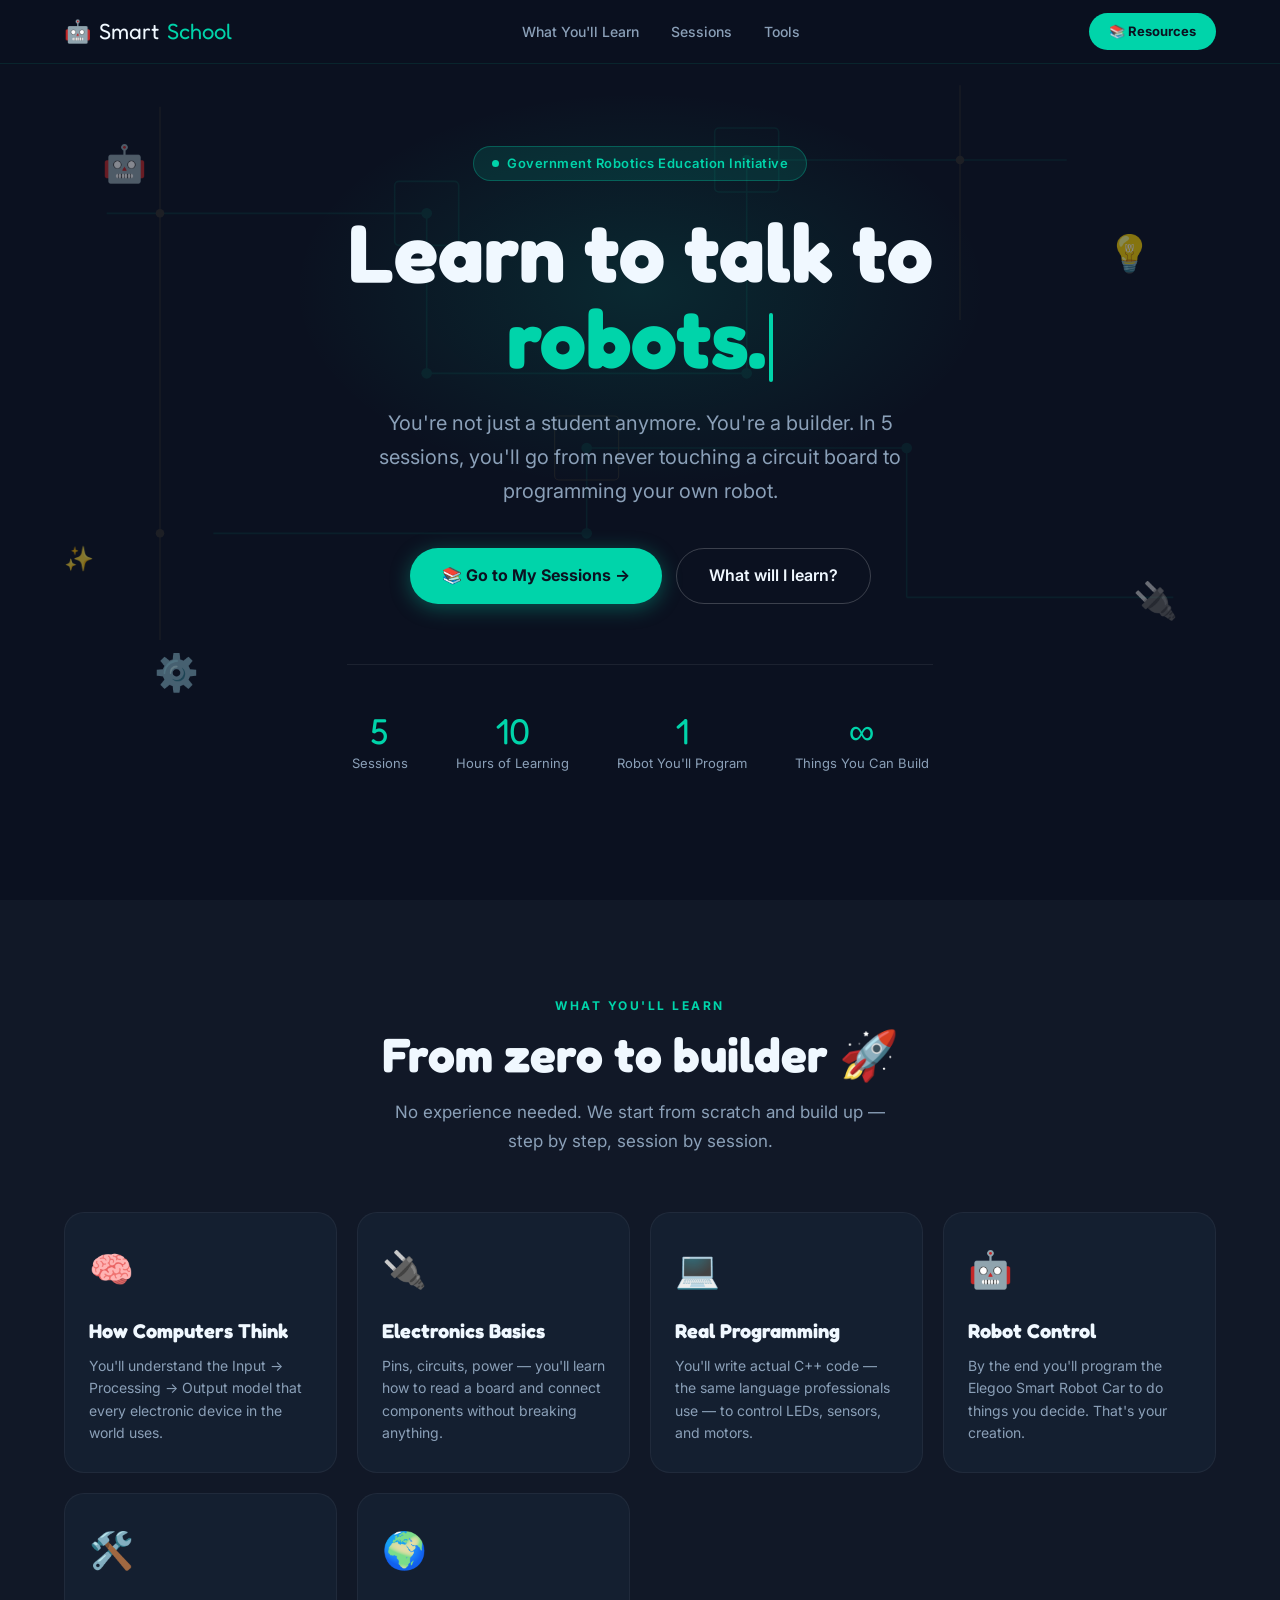
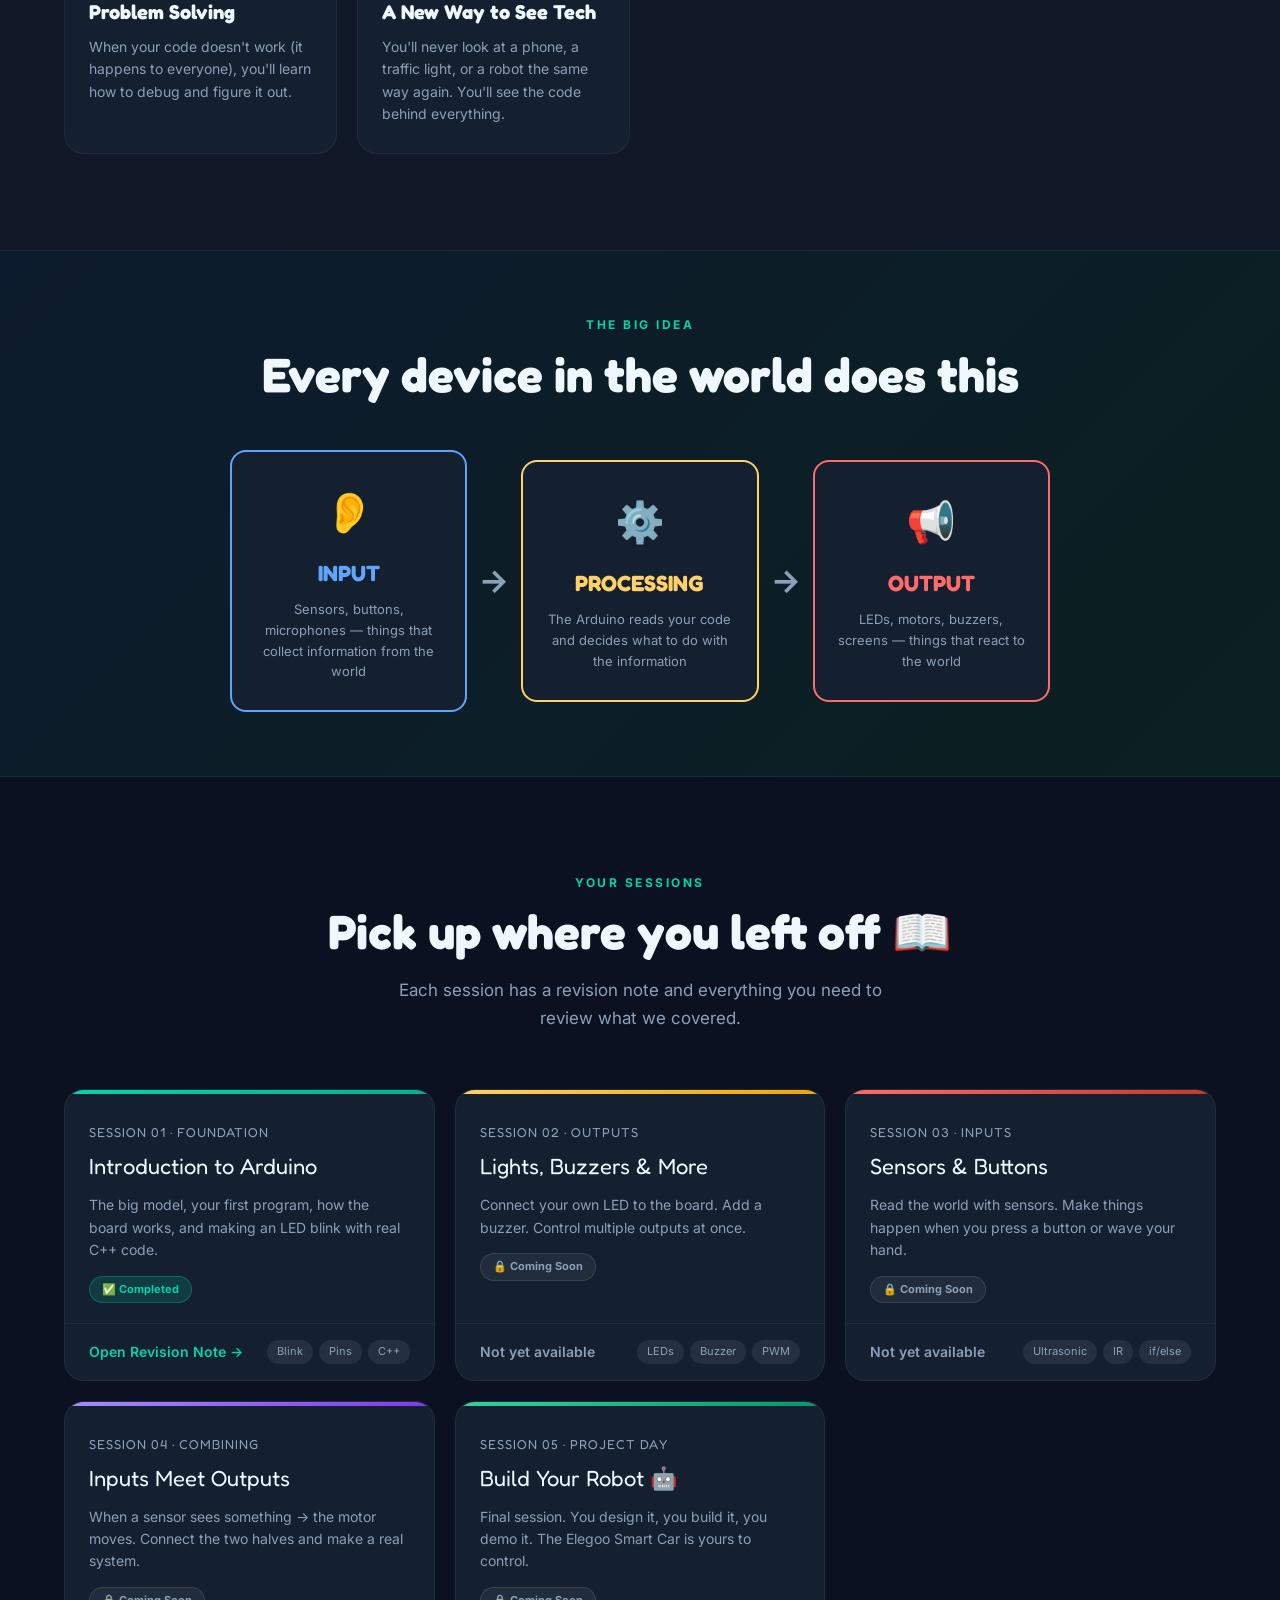
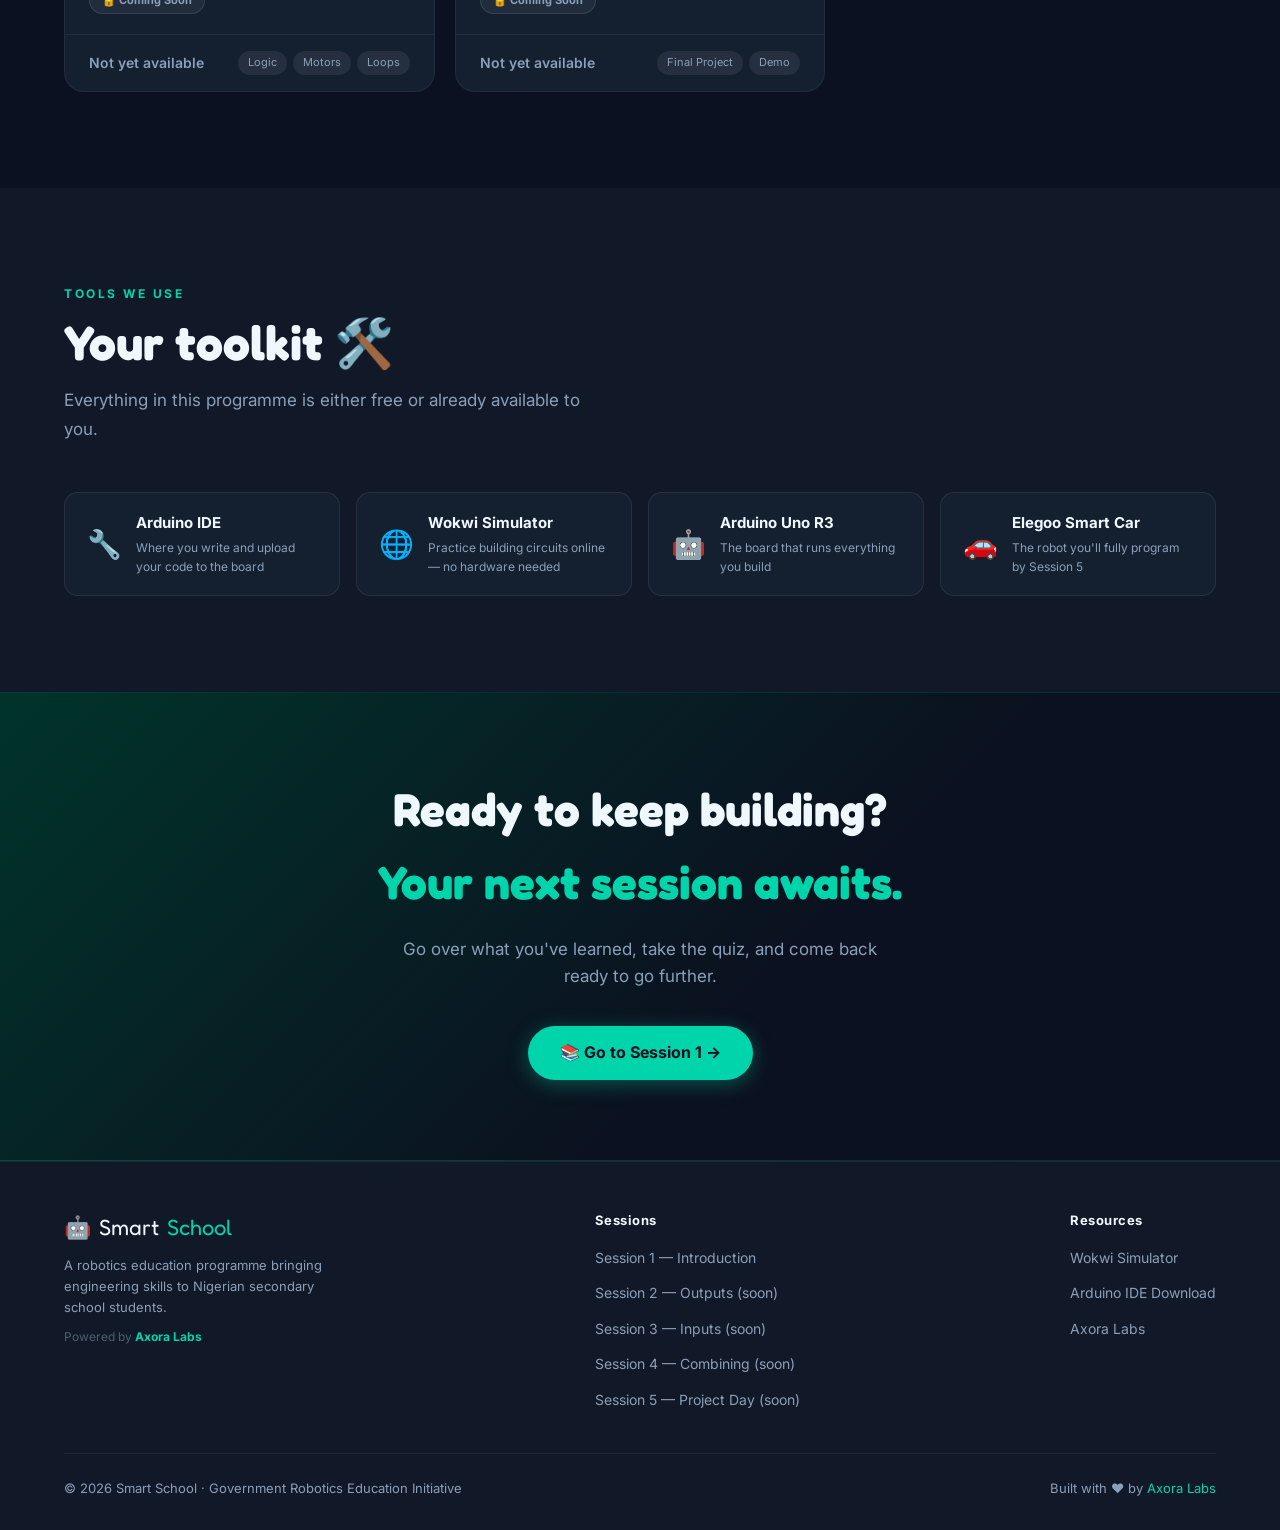
==== index.html @ d49609ab "Add files via upload" ====
<!DOCTYPE html>
<html lang="en">
<head>
<meta charset="UTF-8">
<meta name="viewport" content="width=device-width, initial-scale=1.0">
<title>Smart School — Robotics Programme</title>
<link rel="preconnect" href="https://fonts.googleapis.com">
<link href="https://fonts.googleapis.com/css2?family=Fredoka+One&family=Inter:wght@400;500;600;700&display=swap" rel="stylesheet">
<style>
/* ── TOKENS ── */
:root {
  --navy:   #0B1120;
  --navy2:  #111827;
  --navy3:  #1C2A3A;
  --teal:   #00D4AA;
  --teal2:  #00B38F;
  --yellow: #FFD166;
  --coral:  #FF6B6B;
  --purple: #A78BFA;
  --white:  #F0F8FF;
  --muted:  #8BA0B8;
  --card:   #141F30;
  --radius: 20px;
  --shadow: 0 8px 32px rgba(0,0,0,0.35);
}

/* ── RESET ── */
*, *::before, *::after { box-sizing: border-box; margin: 0; padding: 0; }
html { scroll-behavior: smooth; }
body {
  font-family: 'Inter', sans-serif;
  background: var(--navy);
  color: var(--white);
  overflow-x: hidden;
  line-height: 1.6;
}
a { text-decoration: none; color: inherit; }
img { max-width: 100%; }

/* ── NAV ── */
nav {
  position: fixed;
  top: 0; left: 0; right: 0;
  z-index: 100;
  padding: 0 5%;
  height: 64px;
  display: flex;
  align-items: center;
  justify-content: space-between;
  background: rgba(11,17,32,0.85);
  backdrop-filter: blur(12px);
  border-bottom: 1px solid rgba(0,212,170,0.1);
}
.nav-logo {
  font-family: 'Fredoka One', sans-serif;
  font-size: 22px;
  color: var(--teal);
  display: flex;
  align-items: center;
  gap: 8px;
}
.nav-logo span { color: var(--white); }
.nav-links {
  display: flex;
  gap: 32px;
  list-style: none;
}
.nav-links a {
  font-size: 14px;
  font-weight: 500;
  color: var(--muted);
  transition: color .2s;
}
.nav-links a:hover { color: var(--teal); }
.nav-btn {
  background: var(--teal);
  color: var(--navy);
  font-weight: 700;
  font-size: 13px;
  padding: 8px 20px;
  border-radius: 40px;
  transition: background .2s, transform .15s;
}
.nav-btn:hover { background: var(--teal2); transform: translateY(-1px); }

/* ── HERO ── */
.hero {
  min-height: 100vh;
  display: flex;
  align-items: center;
  justify-content: center;
  text-align: center;
  padding: 100px 5% 80px;
  position: relative;
  overflow: hidden;
}

/* Circuit SVG background */
.hero-bg {
  position: absolute;
  inset: 0;
  z-index: 0;
  opacity: 0.07;
}

/* Floating emoji orbs */
.orb {
  position: absolute;
  font-size: 36px;
  animation: float linear infinite;
  pointer-events: none;
  z-index: 1;
  opacity: 0.5;
  filter: blur(0.5px);
}
@keyframes float {
  0%   { transform: translateY(0px) rotate(0deg); }
  50%  { transform: translateY(-22px) rotate(8deg); }
  100% { transform: translateY(0px) rotate(0deg); }
}

/* Teal glow blob */
.hero::before {
  content: '';
  position: absolute;
  top: 10%; left: 50%;
  transform: translateX(-50%);
  width: 700px; height: 400px;
  background: radial-gradient(ellipse, rgba(0,212,170,0.12) 0%, transparent 70%);
  pointer-events: none;
  z-index: 0;
}

.hero-inner {
  position: relative;
  z-index: 2;
  max-width: 760px;
}
.hero-badge {
  display: inline-flex;
  align-items: center;
  gap: 8px;
  background: rgba(0,212,170,0.12);
  border: 1px solid rgba(0,212,170,0.3);
  color: var(--teal);
  font-size: 13px;
  font-weight: 600;
  padding: 6px 18px;
  border-radius: 40px;
  margin-bottom: 28px;
  letter-spacing: 0.5px;
}
.hero-badge .dot {
  width: 7px; height: 7px;
  background: var(--teal);
  border-radius: 50%;
  animation: pulse 1.8s ease-in-out infinite;
}
@keyframes pulse {
  0%, 100% { opacity: 1; transform: scale(1); }
  50%       { opacity: 0.4; transform: scale(0.7); }
}
.hero h1 {
  font-family: 'Fredoka One', sans-serif;
  font-size: clamp(44px, 8vw, 82px);
  line-height: 1.05;
  margin-bottom: 24px;
  color: var(--white);
}
.hero h1 .teal  { color: var(--teal); }
.hero h1 .yellow{ color: var(--yellow); }

/* Typewriter cursor */
.cursor {
  display: inline-block;
  width: 4px;
  height: 0.85em;
  background: var(--teal);
  vertical-align: middle;
  margin-left: 3px;
  border-radius: 2px;
  animation: blink 0.85s step-end infinite;
}
@keyframes blink { 0%,100%{opacity:1} 50%{opacity:0} }

.hero p {
  font-size: clamp(16px, 2.5vw, 20px);
  color: var(--muted);
  max-width: 540px;
  margin: 0 auto 40px;
  line-height: 1.7;
}
.hero-cta {
  display: flex;
  gap: 14px;
  justify-content: center;
  flex-wrap: wrap;
}
.btn-primary {
  background: var(--teal);
  color: var(--navy);
  font-weight: 700;
  font-size: 16px;
  padding: 14px 32px;
  border-radius: 40px;
  display: inline-flex;
  align-items: center;
  gap: 8px;
  transition: transform .2s, box-shadow .2s;
  box-shadow: 0 4px 20px rgba(0,212,170,0.35);
}
.btn-primary:hover { transform: translateY(-2px); box-shadow: 0 8px 28px rgba(0,212,170,0.45); }
.btn-secondary {
  background: transparent;
  color: var(--white);
  font-weight: 600;
  font-size: 16px;
  padding: 14px 32px;
  border-radius: 40px;
  border: 1.5px solid rgba(255,255,255,0.2);
  display: inline-flex;
  align-items: center;
  gap: 8px;
  transition: border-color .2s, background .2s;
}
.btn-secondary:hover { border-color: var(--teal); background: rgba(0,212,170,0.07); }

/* Hero stats */
.hero-stats {
  display: flex;
  justify-content: center;
  gap: 48px;
  margin-top: 60px;
  padding-top: 48px;
  border-top: 1px solid rgba(255,255,255,0.07);
  flex-wrap: wrap;
}
.stat-item { text-align: center; }
.stat-num {
  font-family: 'Fredoka One', sans-serif;
  font-size: 36px;
  color: var(--teal);
  display: block;
  line-height: 1;
}
.stat-label { font-size: 13px; color: var(--muted); margin-top: 4px; }

/* ── SECTION WRAPPER ── */
section {
  padding: 96px 5%;
}
.section-eyebrow {
  font-size: 12px;
  font-weight: 700;
  letter-spacing: 2.5px;
  text-transform: uppercase;
  color: var(--teal);
  margin-bottom: 12px;
}
.section-title {
  font-family: 'Fredoka One', sans-serif;
  font-size: clamp(30px, 5vw, 48px);
  line-height: 1.15;
  margin-bottom: 16px;
}
.section-sub {
  font-size: 17px;
  color: var(--muted);
  max-width: 520px;
  line-height: 1.7;
}
.centered { text-align: center; }
.centered .section-sub { margin: 0 auto; }

/* ── WHAT YOU LEARN ── */
.learn-section { background: var(--navy2); }
.learn-grid {
  display: grid;
  grid-template-columns: repeat(auto-fill, minmax(240px, 1fr));
  gap: 20px;
  margin-top: 56px;
}
.learn-card {
  background: var(--card);
  border-radius: var(--radius);
  padding: 28px 24px;
  border: 1px solid rgba(255,255,255,0.05);
  transition: transform .2s, border-color .2s;
}
.learn-card:hover { transform: translateY(-4px); border-color: rgba(0,212,170,0.25); }
.learn-icon {
  font-size: 36px;
  margin-bottom: 16px;
  display: block;
}
.learn-card h3 {
  font-family: 'Fredoka One', sans-serif;
  font-size: 20px;
  margin-bottom: 8px;
  color: var(--white);
}
.learn-card p { font-size: 14px; color: var(--muted); line-height: 1.6; }

/* ── MODEL STRIP ── */
.model-strip {
  background: linear-gradient(135deg, #0D1B2E, #0B2020);
  border-top: 1px solid rgba(0,212,170,0.1);
  border-bottom: 1px solid rgba(0,212,170,0.1);
  padding: 64px 5%;
}
.model-strip .section-title { margin-bottom: 48px; }
.model-flow {
  display: flex;
  align-items: center;
  justify-content: center;
  gap: 0;
  flex-wrap: wrap;
  max-width: 820px;
  margin: 0 auto;
}
.model-node {
  flex: 1;
  min-width: 180px;
  background: var(--card);
  border-radius: 16px;
  padding: 28px 20px;
  text-align: center;
  border: 2px solid;
  transition: transform .2s;
}
.model-node:hover { transform: scale(1.03); }
.model-node .n-icon { font-size: 40px; margin-bottom: 12px; display: block; }
.model-node h3 {
  font-family: 'Fredoka One', sans-serif;
  font-size: 22px;
  margin-bottom: 8px;
}
.model-node p { font-size: 13px; color: var(--muted); }
.node-input   { border-color: #60A5FA; }
.node-input h3 { color: #60A5FA; }
.node-process { border-color: var(--yellow); }
.node-process h3 { color: var(--yellow); }
.node-output  { border-color: var(--coral); }
.node-output h3 { color: var(--coral); }
.model-arrow {
  font-size: 32px;
  color: var(--muted);
  padding: 0 12px;
  flex-shrink: 0;
  font-weight: 700;
}

/* ── SESSIONS ── */
.sessions-section { background: var(--navy); }
.sessions-grid {
  display: grid;
  grid-template-columns: repeat(auto-fill, minmax(300px, 1fr));
  gap: 20px;
  margin-top: 56px;
}
.session-card {
  background: var(--card);
  border-radius: var(--radius);
  overflow: hidden;
  border: 1px solid rgba(255,255,255,0.06);
  transition: transform .2s, box-shadow .2s;
  display: flex;
  flex-direction: column;
}
.session-card:hover { transform: translateY(-5px); box-shadow: var(--shadow); }
.session-card.locked { opacity: 0.5; pointer-events: none; }
.session-top {
  padding: 28px 24px 20px;
  position: relative;
}
.session-num {
  font-family: 'Fredoka One', sans-serif;
  font-size: 13px;
  letter-spacing: 1px;
  text-transform: uppercase;
  color: var(--muted);
  margin-bottom: 6px;
}
.session-title {
  font-family: 'Fredoka One', sans-serif;
  font-size: 22px;
  color: var(--white);
  margin-bottom: 10px;
}
.session-desc { font-size: 14px; color: var(--muted); line-height: 1.6; }
.session-tag {
  display: inline-block;
  font-size: 11px;
  font-weight: 700;
  padding: 4px 12px;
  border-radius: 20px;
  margin-top: 14px;
}
.tag-live   { background: rgba(0,212,170,0.15); color: var(--teal); border: 1px solid rgba(0,212,170,0.3); }
.tag-coming { background: rgba(255,255,255,0.06); color: var(--muted); border: 1px solid rgba(255,255,255,0.1); }
.session-bottom {
  margin-top: auto;
  padding: 16px 24px;
  border-top: 1px solid rgba(255,255,255,0.06);
  display: flex;
  align-items: center;
  justify-content: space-between;
}
.session-link {
  font-size: 14px;
  font-weight: 600;
  color: var(--teal);
  display: flex;
  align-items: center;
  gap: 6px;
  transition: gap .2s;
}
.session-link:hover { gap: 10px; }
.session-pills { display: flex; gap: 6px; flex-wrap: wrap; }
.pill {
  font-size: 11px;
  background: rgba(255,255,255,0.07);
  color: var(--muted);
  padding: 3px 10px;
  border-radius: 20px;
}

/* Accent bar on session cards */
.s1-bar { background: linear-gradient(90deg, var(--teal), #00B38F); height: 4px; }
.s2-bar { background: linear-gradient(90deg, var(--yellow), #F0A500); height: 4px; }
.s3-bar { background: linear-gradient(90deg, var(--coral), #C0392B); height: 4px; }
.s4-bar { background: linear-gradient(90deg, var(--purple), #7C3AED); height: 4px; }
.s5-bar { background: linear-gradient(90deg, #34D399, #059669); height: 4px; }

/* ── TOOLS ── */
.tools-section { background: var(--navy2); }
.tools-row {
  display: flex;
  gap: 16px;
  margin-top: 48px;
  flex-wrap: wrap;
}
.tool-chip {
  background: var(--card);
  border: 1px solid rgba(255,255,255,0.08);
  border-radius: 14px;
  padding: 18px 22px;
  display: flex;
  align-items: center;
  gap: 14px;
  flex: 1;
  min-width: 200px;
  transition: border-color .2s;
}
.tool-chip:hover { border-color: rgba(0,212,170,0.3); }
.tool-icon { font-size: 28px; flex-shrink: 0; }
.tool-info h4 { font-size: 15px; font-weight: 700; margin-bottom: 3px; }
.tool-info p  { font-size: 12px; color: var(--muted); }

/* ── CTA BANNER ── */
.cta-banner {
  background: linear-gradient(135deg, #00342A 0%, #0B1120 60%);
  border-top: 1px solid rgba(0,212,170,0.15);
  border-bottom: 1px solid rgba(0,212,170,0.15);
  padding: 80px 5%;
  text-align: center;
}
.cta-banner h2 {
  font-family: 'Fredoka One', sans-serif;
  font-size: clamp(28px, 5vw, 46px);
  margin-bottom: 16px;
}
.cta-banner h2 span { color: var(--teal); }
.cta-banner p { color: var(--muted); font-size: 17px; max-width: 480px; margin: 0 auto 36px; }

/* ── FOOTER ── */
footer {
  background: var(--navy2);
  border-top: 1px solid rgba(255,255,255,0.06);
  padding: 48px 5% 32px;
}
.footer-inner {
  display: flex;
  justify-content: space-between;
  align-items: flex-start;
  gap: 32px;
  flex-wrap: wrap;
  margin-bottom: 40px;
}
.footer-brand .nav-logo { margin-bottom: 10px; }
.footer-brand p { font-size: 13px; color: var(--muted); max-width: 260px; }
.footer-links h4 { font-size: 13px; font-weight: 700; color: var(--white); margin-bottom: 14px; letter-spacing: 0.5px; }
.footer-links ul { list-style: none; display: flex; flex-direction: column; gap: 10px; }
.footer-links a { font-size: 14px; color: var(--muted); transition: color .2s; }
.footer-links a:hover { color: var(--teal); }
.footer-bottom {
  border-top: 1px solid rgba(255,255,255,0.06);
  padding-top: 24px;
  display: flex;
  justify-content: space-between;
  align-items: center;
  flex-wrap: wrap;
  gap: 12px;
}
.footer-bottom p { font-size: 13px; color: var(--muted); }
.footer-bottom span { color: var(--teal); }

/* ── SCROLL REVEAL ── */
.reveal {
  opacity: 0;
  transform: translateY(28px);
  transition: opacity 0.55s ease, transform 0.55s ease;
}
.reveal.visible {
  opacity: 1;
  transform: none;
}

/* ── RESPONSIVE ── */
@media (max-width: 640px) {
  .nav-links { display: none; }
  .hero-stats { gap: 28px; }
  .model-flow { flex-direction: column; }
  .model-arrow { transform: rotate(90deg); }
  .footer-inner { flex-direction: column; }
}

@media (prefers-reduced-motion: reduce) {
  *, .orb, .cursor { animation: none !important; transition: none !important; }
}
</style>
</head>
<body>

<!-- NAV -->
<nav>
  <div class="nav-logo">🤖 <span>Smart</span>School</div>
  <ul class="nav-links">
    <li><a href="#learn">What You'll Learn</a></li>
    <li><a href="#sessions">Sessions</a></li>
    <li><a href="#tools">Tools</a></li>
  </ul>
  <a href="#sessions" class="nav-btn">📚 Resources</a>
</nav>

<!-- HERO -->
<section class="hero">
  <!-- Circuit board SVG background -->
  <svg class="hero-bg" viewBox="0 0 1200 700" preserveAspectRatio="xMidYMid slice" fill="none" xmlns="http://www.w3.org/2000/svg">
    <line x1="100" y1="200" x2="400" y2="200" stroke="#00D4AA" stroke-width="1.5"/>
    <line x1="400" y1="200" x2="400" y2="350" stroke="#00D4AA" stroke-width="1.5"/>
    <line x1="400" y1="350" x2="700" y2="350" stroke="#00D4AA" stroke-width="1.5"/>
    <line x1="700" y1="350" x2="700" y2="150" stroke="#00D4AA" stroke-width="1.5"/>
    <line x1="700" y1="150" x2="1000" y2="150" stroke="#00D4AA" stroke-width="1.5"/>
    <line x1="200" y1="500" x2="550" y2="500" stroke="#00D4AA" stroke-width="1.5"/>
    <line x1="550" y1="500" x2="550" y2="420" stroke="#00D4AA" stroke-width="1.5"/>
    <line x1="550" y1="420" x2="850" y2="420" stroke="#00D4AA" stroke-width="1.5"/>
    <line x1="850" y1="420" x2="850" y2="560" stroke="#00D4AA" stroke-width="1.5"/>
    <line x1="850" y1="560" x2="1100" y2="560" stroke="#00D4AA" stroke-width="1.5"/>
    <line x1="150" y1="100" x2="150" y2="600" stroke="#FFD166" stroke-width="1"/>
    <line x1="900" y1="80" x2="900" y2="300" stroke="#FFD166" stroke-width="1"/>
    <!-- dots at junctions -->
    <circle cx="400" cy="200" r="5" fill="#00D4AA"/>
    <circle cx="400" cy="350" r="5" fill="#00D4AA"/>
    <circle cx="700" cy="350" r="5" fill="#00D4AA"/>
    <circle cx="700" cy="150" r="5" fill="#00D4AA"/>
    <circle cx="550" cy="500" r="5" fill="#00D4AA"/>
    <circle cx="550" cy="420" r="5" fill="#00D4AA"/>
    <circle cx="850" cy="420" r="5" fill="#00D4AA"/>
    <circle cx="150" cy="200" r="4" fill="#FFD166"/>
    <circle cx="150" cy="500" r="4" fill="#FFD166"/>
    <circle cx="900" cy="150" r="4" fill="#FFD166"/>
    <!-- small component boxes -->
    <rect x="370" y="170" width="60" height="60" rx="4" stroke="#00D4AA" stroke-width="1.5" fill="none"/>
    <rect x="670" y="120" width="60" height="60" rx="4" stroke="#00D4AA" stroke-width="1.5" fill="none"/>
    <rect x="520" y="390" width="60" height="60" rx="4" stroke="#FFD166" stroke-width="1" fill="none"/>
  </svg>

  <!-- Floating orbs -->
  <div class="orb" style="top:15%;left:8%;animation-duration:5s;animation-delay:0s;">🤖</div>
  <div class="orb" style="top:25%;right:10%;animation-duration:6.5s;animation-delay:1s;">💡</div>
  <div class="orb" style="bottom:22%;left:12%;animation-duration:7s;animation-delay:2s;">⚙️</div>
  <div class="orb" style="bottom:30%;right:8%;animation-duration:5.5s;animation-delay:0.5s;">🔌</div>
  <div class="orb" style="top:60%;left:5%;font-size:24px;animation-duration:8s;animation-delay:1.5s;">✨</div>

  <div class="hero-inner">
    <div class="hero-badge"><div class="dot"></div> Government Robotics Education Initiative</div>
    <h1>
      Learn to talk to<br>
      <span class="teal" id="typewriter"></span><span class="cursor"></span>
    </h1>
    <p>You're not just a student anymore. You're a builder. In 5 sessions, you'll go from never touching a circuit board to programming your own robot.</p>
    <div class="hero-cta">
      <a href="#sessions" class="btn-primary">📚 Go to My Sessions →</a>
      <a href="#learn" class="btn-secondary">What will I learn?</a>
    </div>

    <div class="hero-stats">
      <div class="stat-item">
        <span class="stat-num">5</span>
        <div class="stat-label">Sessions</div>
      </div>
      <div class="stat-item">
        <span class="stat-num">10</span>
        <div class="stat-label">Hours of Learning</div>
      </div>
      <div class="stat-item">
        <span class="stat-num">1</span>
        <div class="stat-label">Robot You'll Program</div>
      </div>
      <div class="stat-item">
        <span class="stat-num">∞</span>
        <div class="stat-label">Things You Can Build</div>
      </div>
    </div>
  </div>
</section>

<!-- WHAT YOU LEARN -->
<section class="learn-section" id="learn">
  <div class="centered reveal">
    <div class="section-eyebrow">What You'll Learn</div>
    <h2 class="section-title">From zero to builder 🚀</h2>
    <p class="section-sub">No experience needed. We start from scratch and build up — step by step, session by session.</p>
  </div>
  <div class="learn-grid">
    <div class="learn-card reveal">
      <span class="learn-icon">🧠</span>
      <h3>How Computers Think</h3>
      <p>You'll understand the Input → Processing → Output model that every electronic device in the world uses.</p>
    </div>
    <div class="learn-card reveal">
      <span class="learn-icon">🔌</span>
      <h3>Electronics Basics</h3>
      <p>Pins, circuits, power — you'll learn how to read a board and connect components without breaking anything.</p>
    </div>
    <div class="learn-card reveal">
      <span class="learn-icon">💻</span>
      <h3>Real Programming</h3>
      <p>You'll write actual C++ code — the same language professionals use — to control LEDs, sensors, and motors.</p>
    </div>
    <div class="learn-card reveal">
      <span class="learn-icon">🤖</span>
      <h3>Robot Control</h3>
      <p>By the end you'll program the Elegoo Smart Robot Car to do things you decide. That's your creation.</p>
    </div>
    <div class="learn-card reveal">
      <span class="learn-icon">🛠️</span>
      <h3>Problem Solving</h3>
      <p>When your code doesn't work (it happens to everyone), you'll learn how to debug and figure it out.</p>
    </div>
    <div class="learn-card reveal">
      <span class="learn-icon">🌍</span>
      <h3>A New Way to See Tech</h3>
      <p>You'll never look at a phone, a traffic light, or a robot the same way again. You'll see the code behind everything.</p>
    </div>
  </div>
</section>

<!-- MODEL STRIP -->
<div class="model-strip">
  <div class="centered reveal">
    <div class="section-eyebrow">The Big Idea</div>
    <h2 class="section-title">Every device in the world does this</h2>
  </div>
  <div class="model-flow reveal">
    <div class="model-node node-input">
      <span class="n-icon">👂</span>
      <h3>INPUT</h3>
      <p>Sensors, buttons, microphones — things that collect information from the world</p>
    </div>
    <div class="model-arrow">→</div>
    <div class="model-node node-process">
      <span class="n-icon">⚙️</span>
      <h3>PROCESSING</h3>
      <p>The Arduino reads your code and decides what to do with the information</p>
    </div>
    <div class="model-arrow">→</div>
    <div class="model-node node-output">
      <span class="n-icon">📢</span>
      <h3>OUTPUT</h3>
      <p>LEDs, motors, buzzers, screens — things that react to the world</p>
    </div>
  </div>
</div>

<!-- SESSIONS -->
<section class="sessions-section" id="sessions">
  <div class="centered reveal">
    <div class="section-eyebrow">Your Sessions</div>
    <h2 class="section-title">Pick up where you left off 📖</h2>
    <p class="section-sub">Each session has a revision note and everything you need to review what we covered.</p>
  </div>

  <div class="sessions-grid">

    <!-- Session 1 — LIVE -->
    <div class="session-card reveal">
      <div class="s1-bar"></div>
      <div class="session-top">
        <div class="session-num">Session 01 · Foundation</div>
        <div class="session-title">Introduction to Arduino</div>
        <div class="session-desc">The big model, your first program, how the board works, and making an LED blink with real C++ code.</div>
        <span class="session-tag tag-live">✅ Completed</span>
      </div>
      <div class="session-bottom">
        <a href="session1.html" class="session-link">Open Revision Note →</a>
        <div class="session-pills">
          <span class="pill">Blink</span>
          <span class="pill">Pins</span>
          <span class="pill">C++</span>
        </div>
      </div>
    </div>

    <!-- Session 2 -->
    <div class="session-card locked reveal">
      <div class="s2-bar"></div>
      <div class="session-top">
        <div class="session-num">Session 02 · Outputs</div>
        <div class="session-title">Lights, Buzzers & More</div>
        <div class="session-desc">Connect your own LED to the board. Add a buzzer. Control multiple outputs at once.</div>
        <span class="session-tag tag-coming">🔒 Coming Soon</span>
      </div>
      <div class="session-bottom">
        <span class="session-link" style="color:var(--muted);cursor:default;">Not yet available</span>
        <div class="session-pills">
          <span class="pill">LEDs</span>
          <span class="pill">Buzzer</span>
          <span class="pill">PWM</span>
        </div>
      </div>
    </div>

    <!-- Session 3 -->
    <div class="session-card locked reveal">
      <div class="s3-bar"></div>
      <div class="session-top">
        <div class="session-num">Session 03 · Inputs</div>
        <div class="session-title">Sensors & Buttons</div>
        <div class="session-desc">Read the world with sensors. Make things happen when you press a button or wave your hand.</div>
        <span class="session-tag tag-coming">🔒 Coming Soon</span>
      </div>
      <div class="session-bottom">
        <span class="session-link" style="color:var(--muted);cursor:default;">Not yet available</span>
        <div class="session-pills">
          <span class="pill">Ultrasonic</span>
          <span class="pill">IR</span>
          <span class="pill">if/else</span>
        </div>
      </div>
    </div>

    <!-- Session 4 -->
    <div class="session-card locked reveal">
      <div class="s4-bar"></div>
      <div class="session-top">
        <div class="session-num">Session 04 · Combining</div>
        <div class="session-title">Inputs Meet Outputs</div>
        <div class="session-desc">When a sensor sees something → the motor moves. Connect the two halves and make a real system.</div>
        <span class="session-tag tag-coming">🔒 Coming Soon</span>
      </div>
      <div class="session-bottom">
        <span class="session-link" style="color:var(--muted);cursor:default;">Not yet available</span>
        <div class="session-pills">
          <span class="pill">Logic</span>
          <span class="pill">Motors</span>
          <span class="pill">Loops</span>
        </div>
      </div>
    </div>

    <!-- Session 5 -->
    <div class="session-card locked reveal">
      <div class="s5-bar"></div>
      <div class="session-top">
        <div class="session-num">Session 05 · Project Day</div>
        <div class="session-title">Build Your Robot 🤖</div>
        <div class="session-desc">Final session. You design it, you build it, you demo it. The Elegoo Smart Car is yours to control.</div>
        <span class="session-tag tag-coming">🔒 Coming Soon</span>
      </div>
      <div class="session-bottom">
        <span class="session-link" style="color:var(--muted);cursor:default;">Not yet available</span>
        <div class="session-pills">
          <span class="pill">Final Project</span>
          <span class="pill">Demo</span>
        </div>
      </div>
    </div>

  </div>
</section>

<!-- TOOLS -->
<section class="tools-section" id="tools">
  <div class="reveal">
    <div class="section-eyebrow">Tools We Use</div>
    <h2 class="section-title">Your toolkit 🛠️</h2>
    <p class="section-sub">Everything in this programme is either free or already available to you.</p>
  </div>
  <div class="tools-row" style="margin-top:48px;">
    <div class="tool-chip reveal">
      <div class="tool-icon">🔧</div>
      <div class="tool-info">
        <h4>Arduino IDE</h4>
        <p>Where you write and upload your code to the board</p>
      </div>
    </div>
    <div class="tool-chip reveal">
      <div class="tool-icon">🌐</div>
      <div class="tool-info">
        <h4>Wokwi Simulator</h4>
        <p>Practice building circuits online — no hardware needed</p>
      </div>
    </div>
    <div class="tool-chip reveal">
      <div class="tool-icon">🤖</div>
      <div class="tool-info">
        <h4>Arduino Uno R3</h4>
        <p>The board that runs everything you build</p>
      </div>
    </div>
    <div class="tool-chip reveal">
      <div class="tool-icon">🚗</div>
      <div class="tool-info">
        <h4>Elegoo Smart Car</h4>
        <p>The robot you'll fully program by Session 5</p>
      </div>
    </div>
  </div>
</section>

<!-- CTA BANNER -->
<div class="cta-banner">
  <div class="reveal">
    <h2>Ready to keep building?<br><span>Your next session awaits.</span></h2>
    <p>Go over what you've learned, take the quiz, and come back ready to go further.</p>
    <a href="#sessions" class="btn-primary" style="display:inline-flex;">📚 Go to Session 1 →</a>
  </div>
</div>

<!-- FOOTER -->
<footer>
  <div class="footer-inner">
    <div class="footer-brand">
      <div class="nav-logo">🤖 <span>Smart</span>School</div>
      <p>A robotics education programme bringing engineering skills to Nigerian secondary school students.</p>
      <p style="margin-top:10px;font-size:12px;color:#4A6070;">Powered by <strong style="color:var(--teal);">Axora Labs</strong></p>
    </div>
    <div class="footer-links">
      <h4>Sessions</h4>
      <ul>
        <li><a href="session1.html">Session 1 — Introduction</a></li>
        <li><a href="#">Session 2 — Outputs (soon)</a></li>
        <li><a href="#">Session 3 — Inputs (soon)</a></li>
        <li><a href="#">Session 4 — Combining (soon)</a></li>
        <li><a href="#">Session 5 — Project Day (soon)</a></li>
      </ul>
    </div>
    <div class="footer-links">
      <h4>Resources</h4>
      <ul>
        <li><a href="https://wokwi.com" target="_blank">Wokwi Simulator</a></li>
        <li><a href="https://www.arduino.cc/en/software" target="_blank">Arduino IDE Download</a></li>
        <li><a href="https://axoralabs.ng" target="_blank">Axora Labs</a></li>
      </ul>
    </div>
  </div>
  <div class="footer-bottom">
    <p>© 2026 Smart School · Government Robotics Education Initiative</p>
    <p>Built with ❤️ by <span>Axora Labs</span></p>
  </div>
</footer>

<script>
// ── TYPEWRITER ──
const words = ['robots.', 'computers.', 'the future.', 'Arduino.'];
let wi = 0, ci = 0, deleting = false;
const el = document.getElementById('typewriter');

function type() {
  const word = words[wi];
  if (!deleting) {
    el.textContent = word.slice(0, ++ci);
    if (ci === word.length) { deleting = true; setTimeout(type, 1800); return; }
  } else {
    el.textContent = word.slice(0, --ci);
    if (ci === 0) { deleting = false; wi = (wi + 1) % words.length; }
  }
  setTimeout(type, deleting ? 55 : 90);
}
type();

// ── SCROLL REVEAL ──
const reveals = document.querySelectorAll('.reveal');
const observer = new IntersectionObserver(entries => {
  entries.forEach(e => { if (e.isIntersecting) { e.target.classList.add('visible'); } });
}, { threshold: 0.12 });
reveals.forEach(r => observer.observe(r));

// ── NAV SHADOW ON SCROLL ──
window.addEventListener('scroll', () => {
  document.querySelector('nav').style.boxShadow =
    window.scrollY > 20 ? '0 4px 24px rgba(0,0,0,0.4)' : 'none';
});
</script>
</body>
</html>
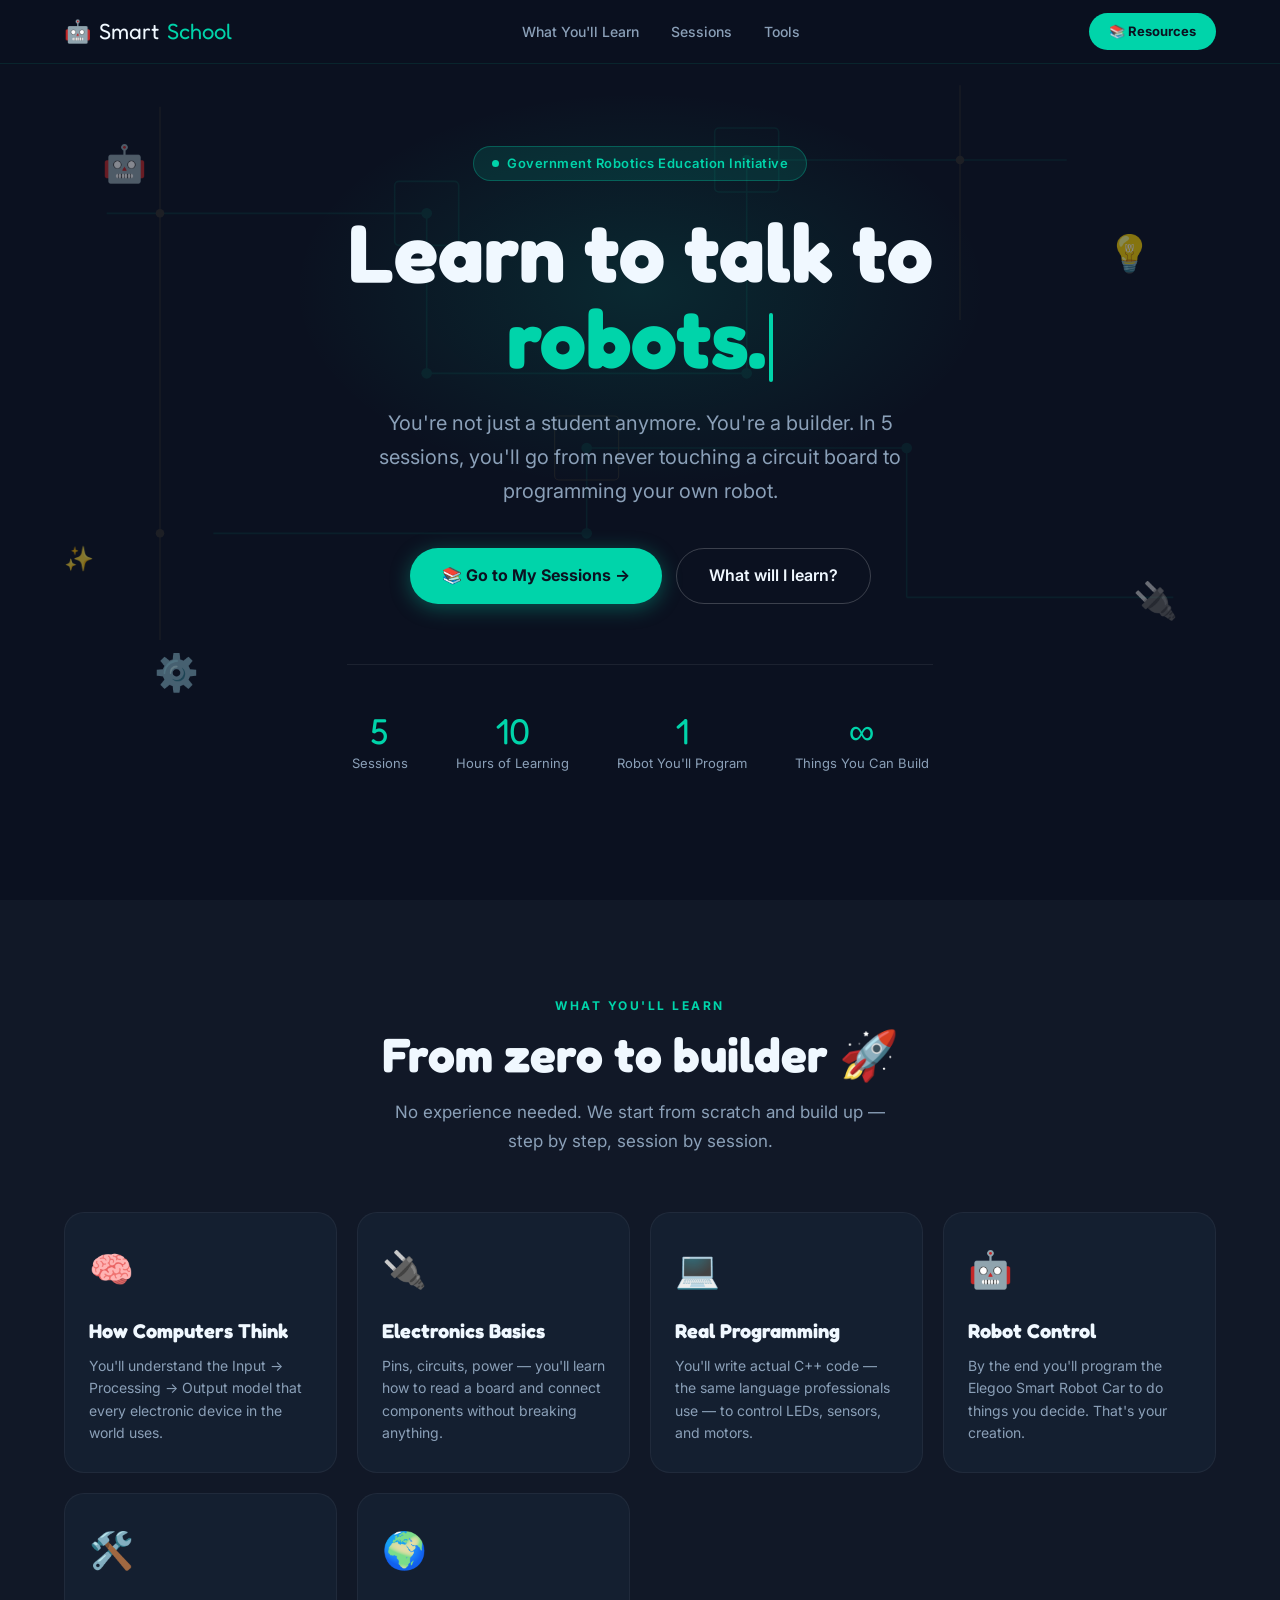
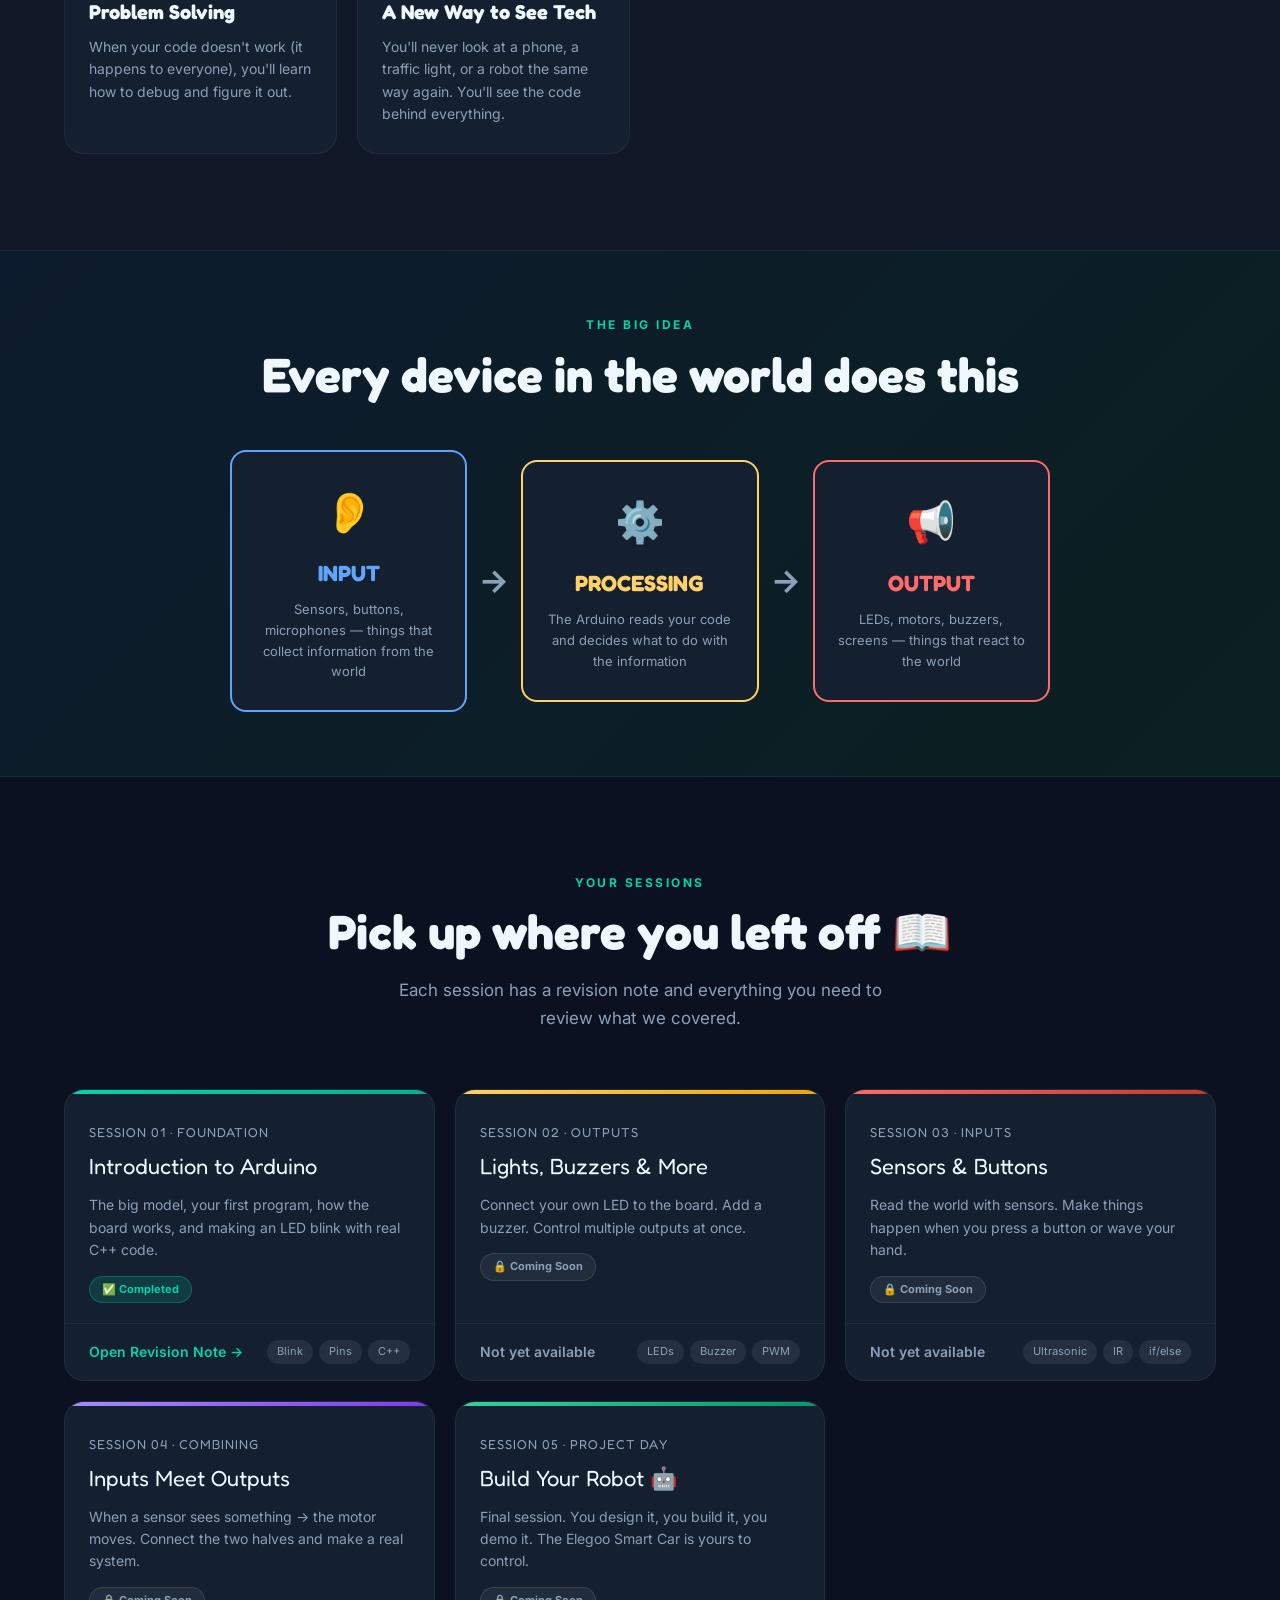
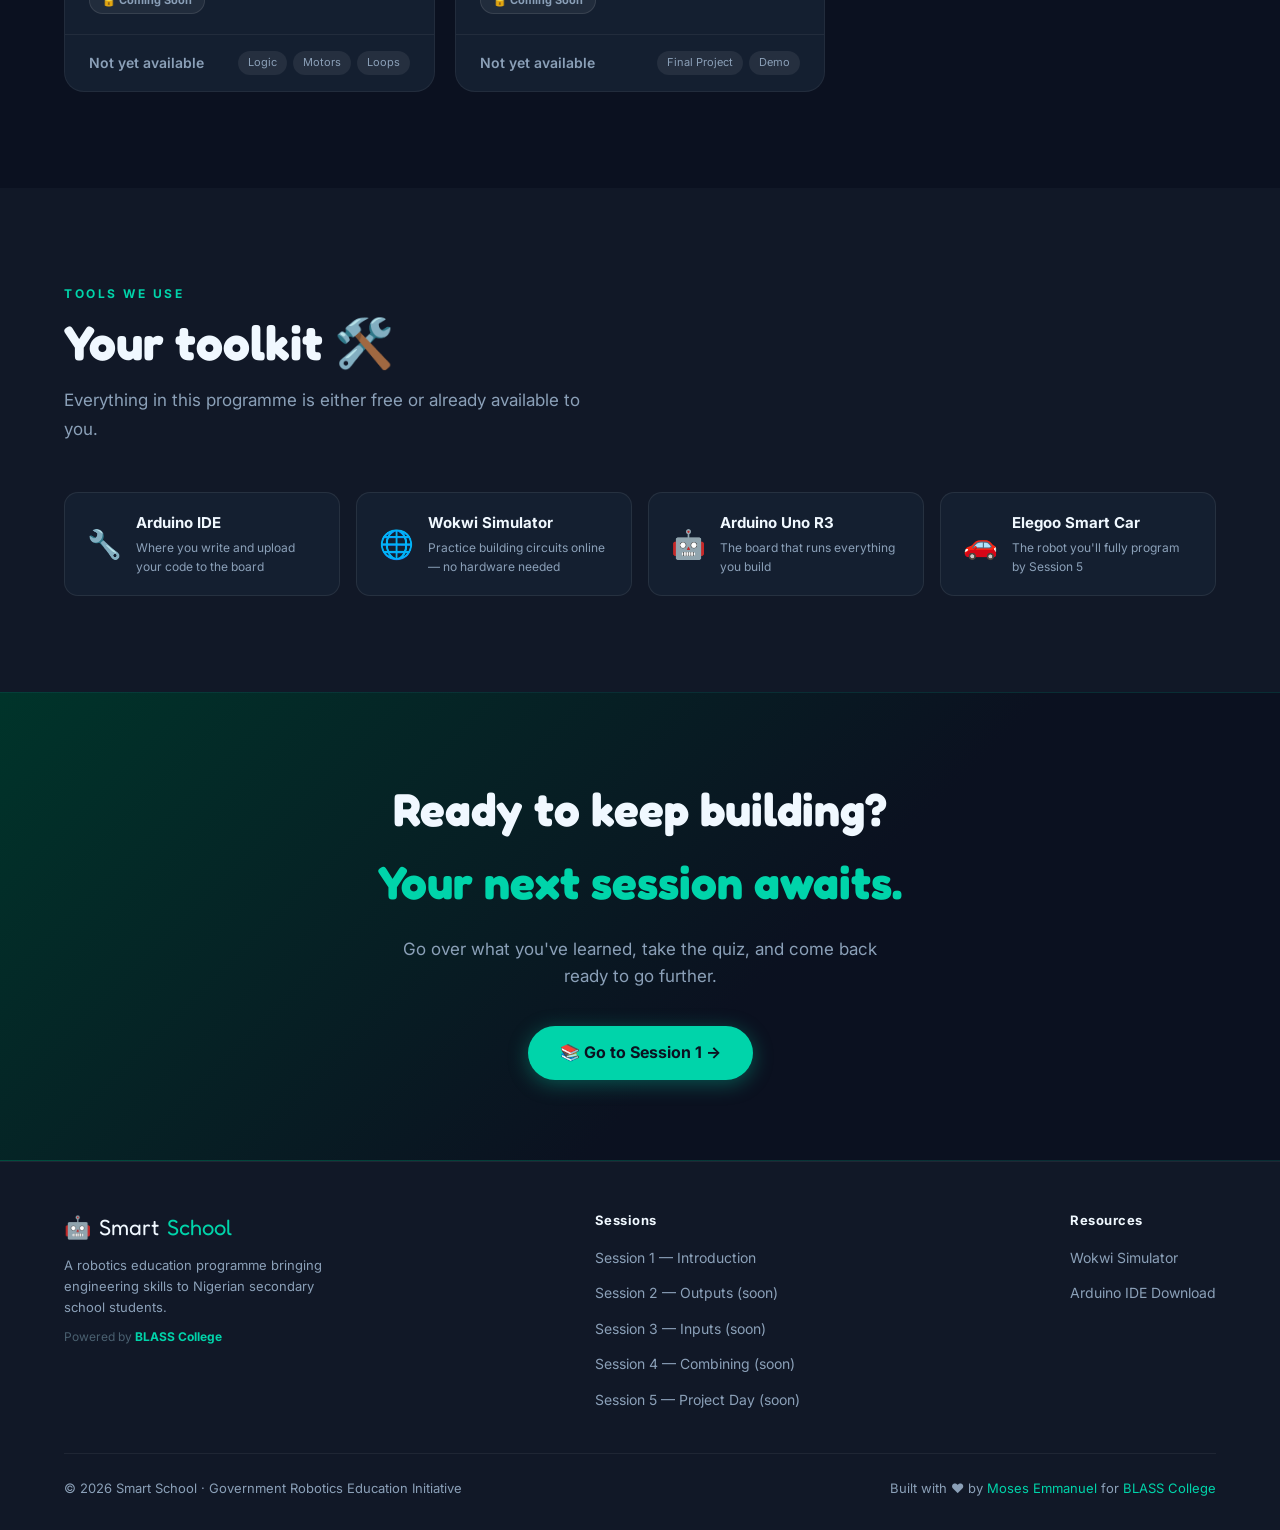
==== commit 51daddfa: "Update footer branding and credits to BLASS College" ====
--- a/index.html
+++ b/index.html
@@ -845,7 +845,7 @@
     <div class="footer-brand">
       <div class="nav-logo">🤖 <span>Smart</span>School</div>
       <p>A robotics education programme bringing engineering skills to Nigerian secondary school students.</p>
-      <p style="margin-top:10px;font-size:12px;color:#4A6070;">Powered by <strong style="color:var(--teal);">Axora Labs</strong></p>
+      <p style="margin-top:10px;font-size:12px;color:#4A6070;">Powered by <strong style="color:var(--teal);">BLASS College</strong></p>
     </div>
     <div class="footer-links">
       <h4>Sessions</h4>
@@ -862,13 +862,12 @@
       <ul>
         <li><a href="https://wokwi.com" target="_blank">Wokwi Simulator</a></li>
         <li><a href="https://www.arduino.cc/en/software" target="_blank">Arduino IDE Download</a></li>
-        <li><a href="https://axoralabs.ng" target="_blank">Axora Labs</a></li>
       </ul>
     </div>
   </div>
   <div class="footer-bottom">
     <p>© 2026 Smart School · Government Robotics Education Initiative</p>
-    <p>Built with ❤️ by <span>Axora Labs</span></p>
+    <p>Built with ❤️ by <span>Moses Emmanuel</span> for <span>BLASS College</span></p>
   </div>
 </footer>
 
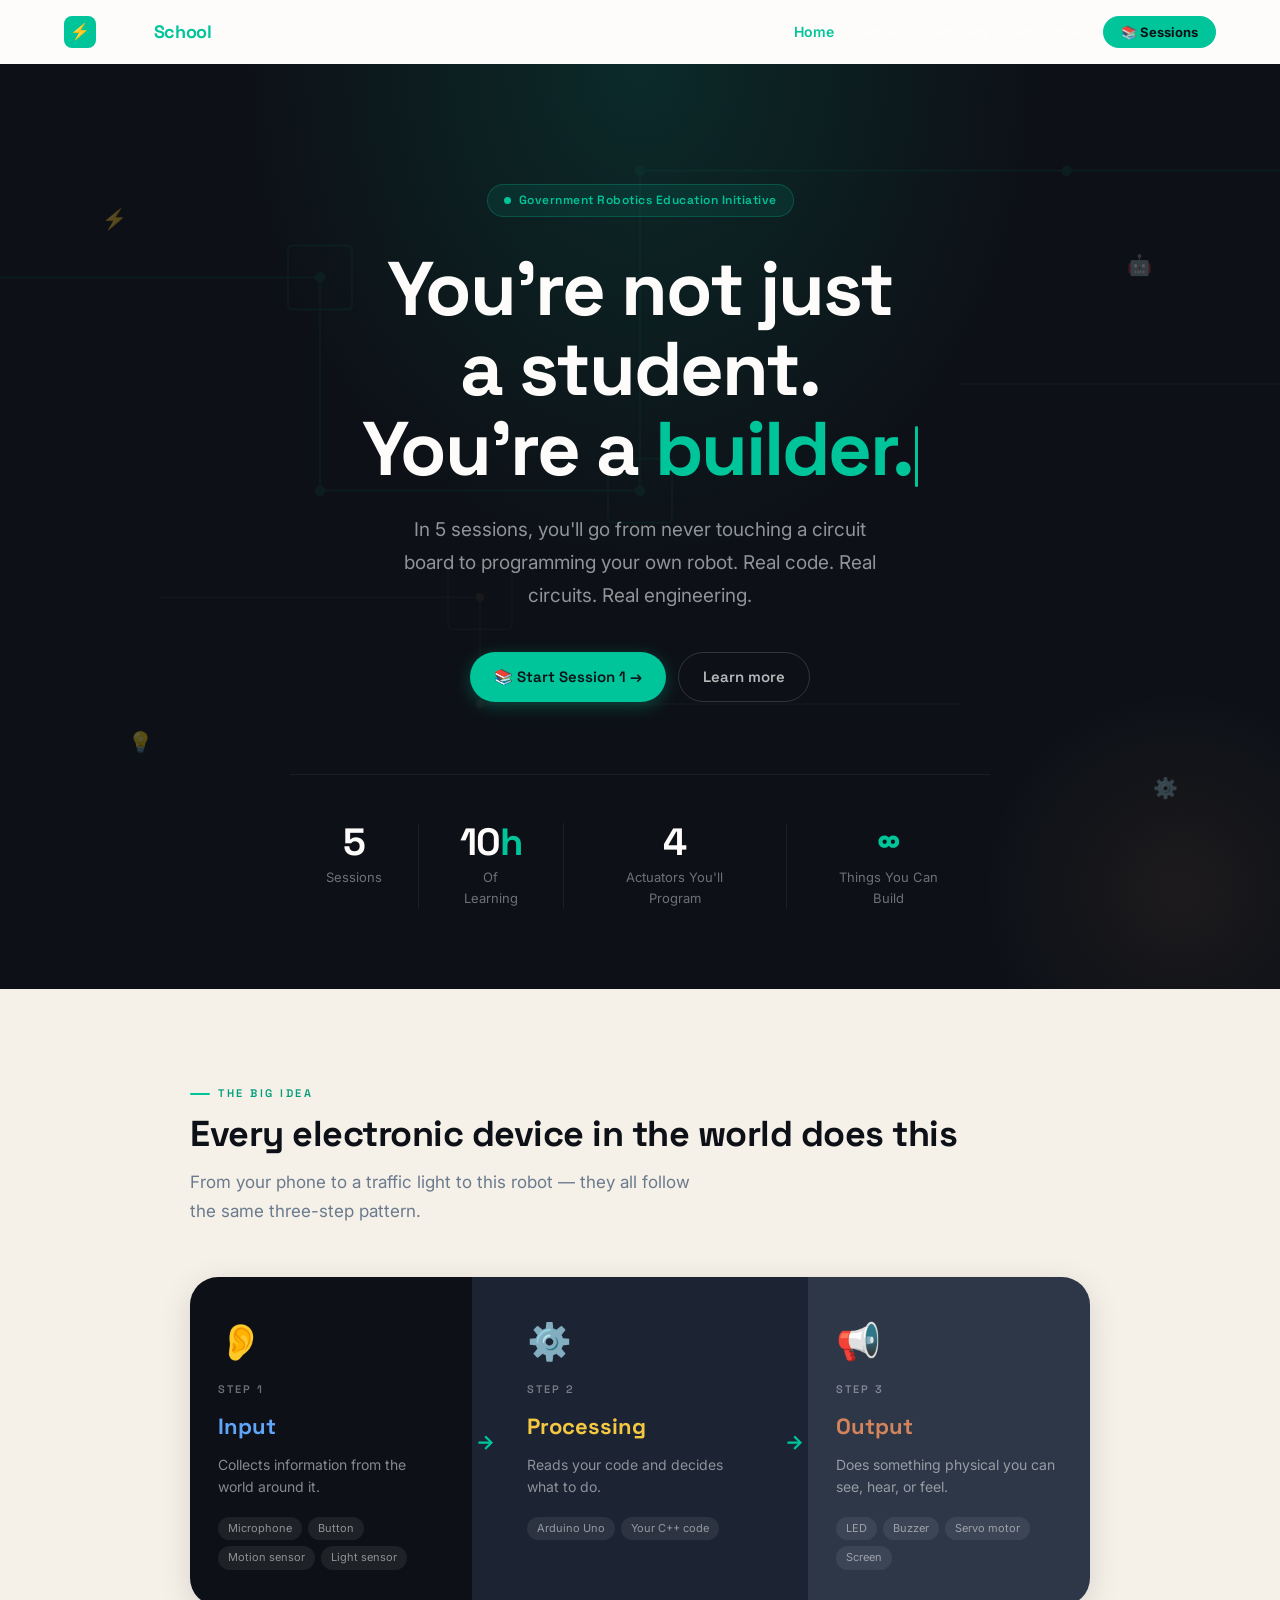
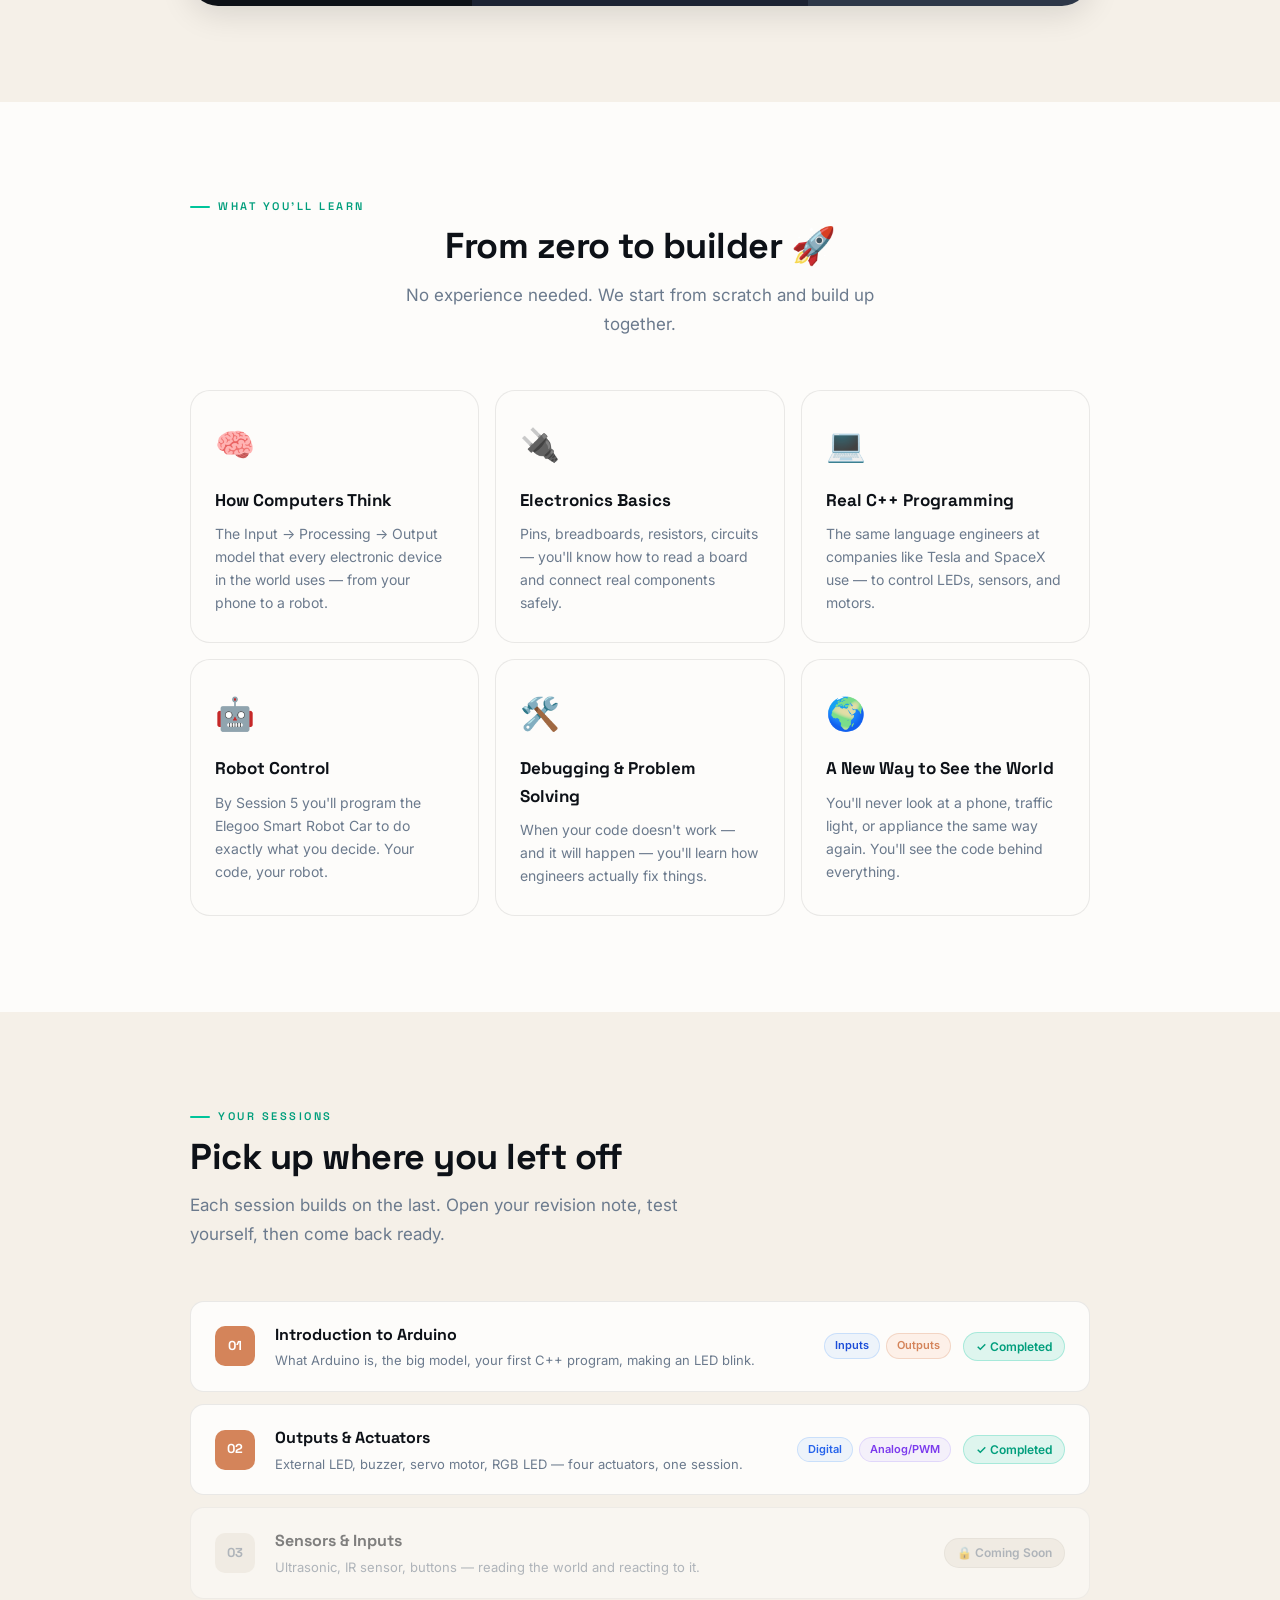
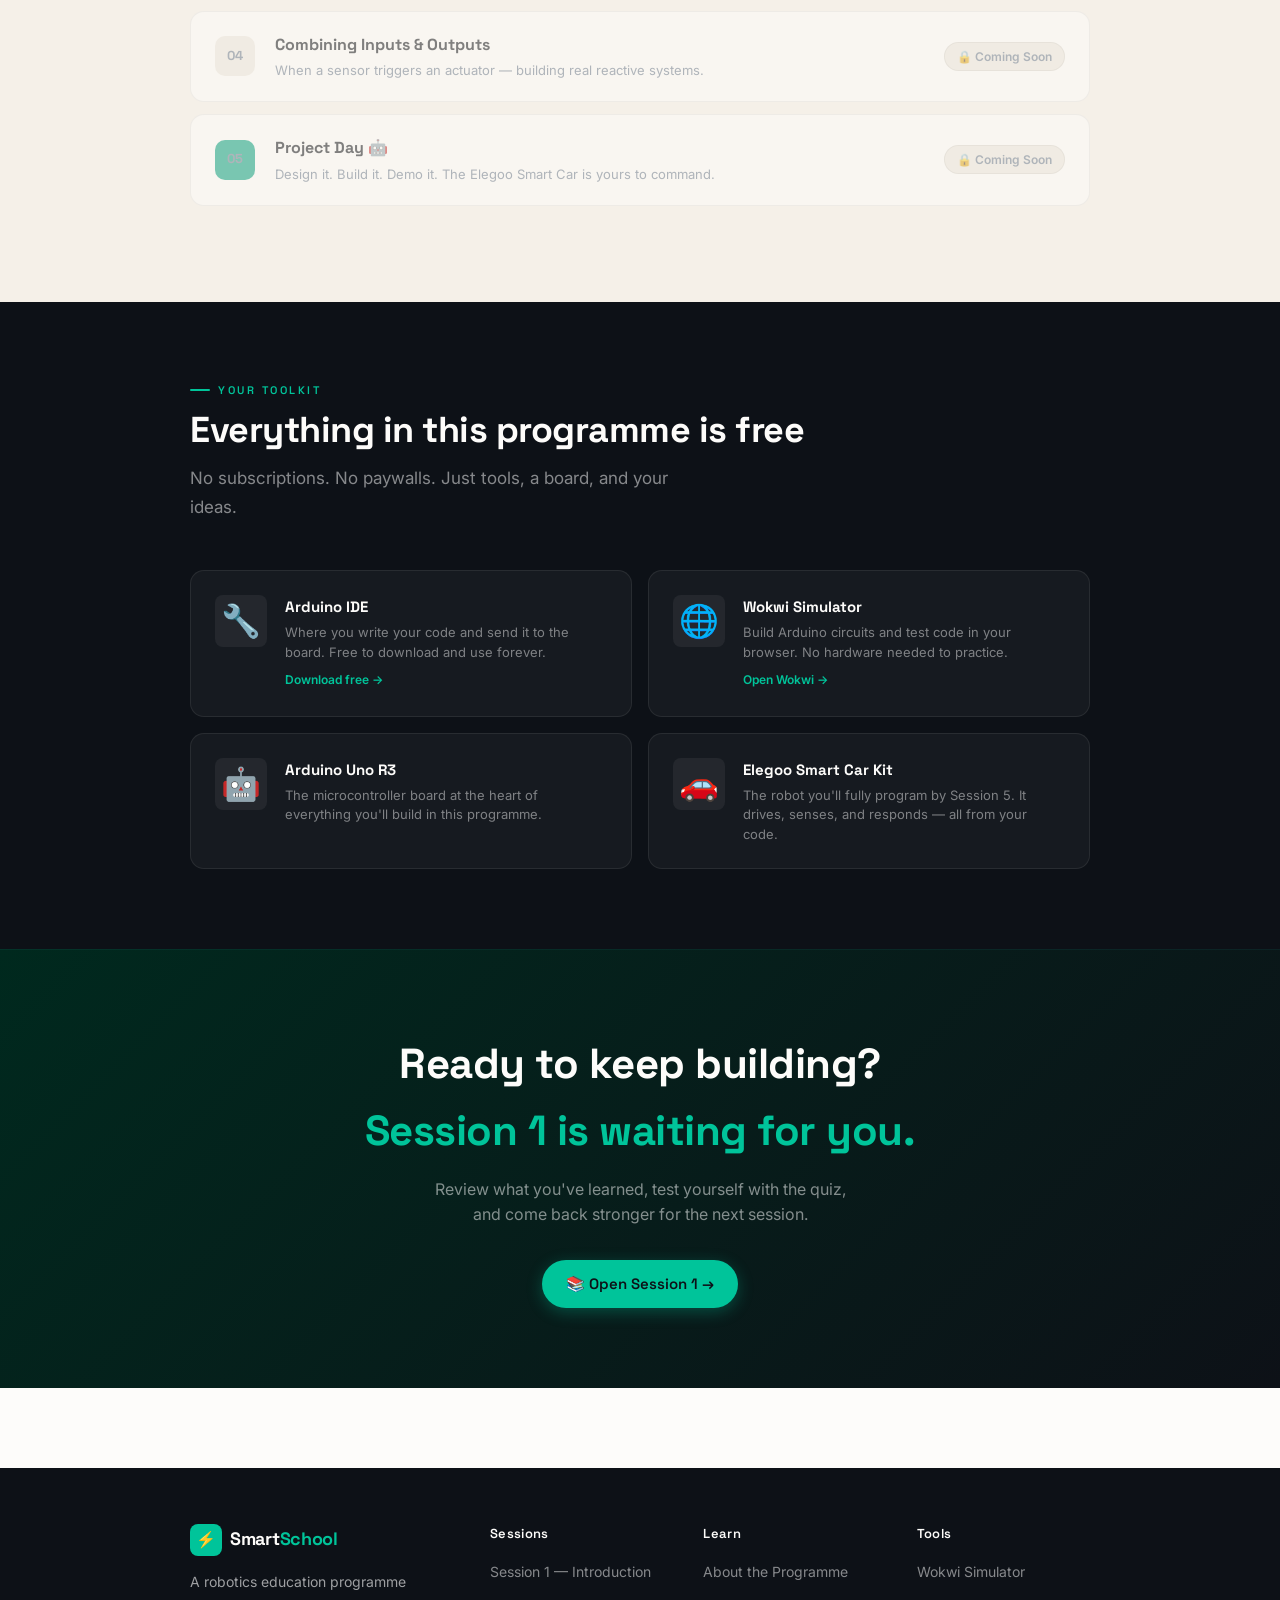
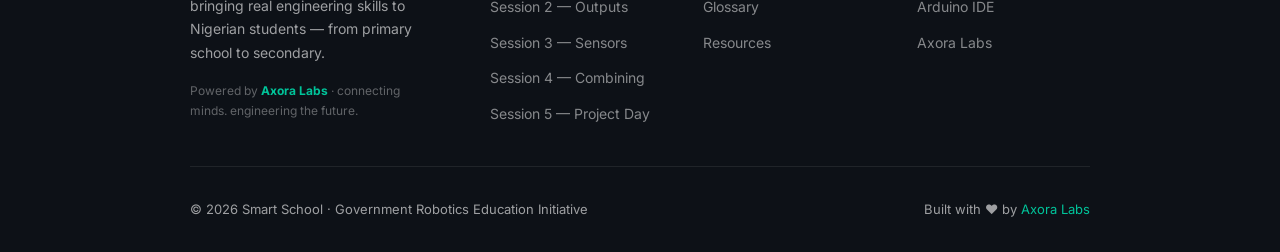
==== commit 04baf4c8: "update repo by new structure - claude full build" ====
--- a/index.html
+++ b/index.html
@@ -4,904 +4,715 @@
 <meta charset="UTF-8">
 <meta name="viewport" content="width=device-width, initial-scale=1.0">
 <title>Smart School — Robotics Programme</title>
-<link rel="preconnect" href="https://fonts.googleapis.com">
-<link href="https://fonts.googleapis.com/css2?family=Fredoka+One&family=Inter:wght@400;500;600;700&display=swap" rel="stylesheet">
+<link rel="stylesheet" href="css/styles.css">
 <style>
-/* ── TOKENS ── */
-:root {
-  --navy:   #0B1120;
-  --navy2:  #111827;
-  --navy3:  #1C2A3A;
-  --teal:   #00D4AA;
-  --teal2:  #00B38F;
-  --yellow: #FFD166;
-  --coral:  #FF6B6B;
-  --purple: #A78BFA;
-  --white:  #F0F8FF;
-  --muted:  #8BA0B8;
-  --card:   #141F30;
-  --radius: 20px;
-  --shadow: 0 8px 32px rgba(0,0,0,0.35);
-}
-
-/* ── RESET ── */
-*, *::before, *::after { box-sizing: border-box; margin: 0; padding: 0; }
-html { scroll-behavior: smooth; }
-body {
-  font-family: 'Inter', sans-serif;
-  background: var(--navy);
-  color: var(--white);
-  overflow-x: hidden;
-  line-height: 1.6;
-}
-a { text-decoration: none; color: inherit; }
-img { max-width: 100%; }
-
-/* ── NAV ── */
-nav {
-  position: fixed;
-  top: 0; left: 0; right: 0;
-  z-index: 100;
-  padding: 0 5%;
-  height: 64px;
-  display: flex;
-  align-items: center;
-  justify-content: space-between;
-  background: rgba(11,17,32,0.85);
-  backdrop-filter: blur(12px);
-  border-bottom: 1px solid rgba(0,212,170,0.1);
-}
-.nav-logo {
-  font-family: 'Fredoka One', sans-serif;
-  font-size: 22px;
-  color: var(--teal);
-  display: flex;
-  align-items: center;
-  gap: 8px;
-}
-.nav-logo span { color: var(--white); }
-.nav-links {
-  display: flex;
-  gap: 32px;
-  list-style: none;
-}
-.nav-links a {
-  font-size: 14px;
-  font-weight: 500;
-  color: var(--muted);
-  transition: color .2s;
-}
-.nav-links a:hover { color: var(--teal); }
-.nav-btn {
-  background: var(--teal);
-  color: var(--navy);
-  font-weight: 700;
-  font-size: 13px;
-  padding: 8px 20px;
-  border-radius: 40px;
-  transition: background .2s, transform .15s;
-}
-.nav-btn:hover { background: var(--teal2); transform: translateY(-1px); }
-
-/* ── HERO ── */
+/* ── INDEX-SPECIFIC STYLES ── */
 .hero {
   min-height: 100vh;
+  background: var(--ink);
   display: flex;
   align-items: center;
   justify-content: center;
   text-align: center;
-  padding: 100px 5% 80px;
+  padding: 120px 24px 80px;
   position: relative;
   overflow: hidden;
 }
-
-/* Circuit SVG background */
-.hero-bg {
+.hero-glow {
+  position: absolute;
+  top: 0; left: 50%;
+  transform: translateX(-50%);
+  width: 800px; height: 500px;
+  background: radial-gradient(ellipse at center top, rgba(0,196,154,0.14), transparent 70%);
+  pointer-events: none;
+}
+.hero-glow-copper {
+  position: absolute;
+  bottom: -100px; right: -100px;
+  width: 400px; height: 400px;
+  background: radial-gradient(ellipse, rgba(212,132,90,0.08), transparent 70%);
+  pointer-events: none;
+}
+
+/* Circuit SVG */
+.hero-circuit {
   position: absolute;
   inset: 0;
-  z-index: 0;
-  opacity: 0.07;
-}
-
-/* Floating emoji orbs */
-.orb {
+  opacity: 0.06;
+  pointer-events: none;
+}
+
+/* Floating particles */
+.particle {
   position: absolute;
-  font-size: 36px;
-  animation: float linear infinite;
+  font-size: 20px;
+  opacity: 0.3;
+  animation: drift linear infinite;
   pointer-events: none;
-  z-index: 1;
-  opacity: 0.5;
-  filter: blur(0.5px);
-}
-@keyframes float {
-  0%   { transform: translateY(0px) rotate(0deg); }
-  50%  { transform: translateY(-22px) rotate(8deg); }
-  100% { transform: translateY(0px) rotate(0deg); }
-}
-
-/* Teal glow blob */
-.hero::before {
-  content: '';
-  position: absolute;
-  top: 10%; left: 50%;
-  transform: translateX(-50%);
-  width: 700px; height: 400px;
-  background: radial-gradient(ellipse, rgba(0,212,170,0.12) 0%, transparent 70%);
-  pointer-events: none;
-  z-index: 0;
-}
-
-.hero-inner {
-  position: relative;
-  z-index: 2;
-  max-width: 760px;
-}
+}
+@keyframes drift {
+  0%   { transform: translateY(0) rotate(0deg); opacity: 0.3; }
+  50%  { opacity: 0.5; }
+  100% { transform: translateY(-30px) rotate(10deg); opacity: 0.3; }
+}
+
+.hero-inner { position: relative; z-index: 2; max-width: 700px; }
+
 .hero-badge {
   display: inline-flex;
   align-items: center;
   gap: 8px;
-  background: rgba(0,212,170,0.12);
-  border: 1px solid rgba(0,212,170,0.3);
+  background: rgba(0,196,154,0.1);
+  border: 1px solid rgba(0,196,154,0.25);
   color: var(--teal);
-  font-size: 13px;
+  font-family: var(--font-display);
+  font-size: 12px;
   font-weight: 600;
-  padding: 6px 18px;
+  padding: 6px 16px;
   border-radius: 40px;
-  margin-bottom: 28px;
+  margin-bottom: 32px;
   letter-spacing: 0.5px;
 }
-.hero-badge .dot {
+.hero-badge .pulse {
   width: 7px; height: 7px;
   background: var(--teal);
   border-radius: 50%;
-  animation: pulse 1.8s ease-in-out infinite;
-}
-@keyframes pulse {
-  0%, 100% { opacity: 1; transform: scale(1); }
-  50%       { opacity: 0.4; transform: scale(0.7); }
-}
+  animation: pulse 2s ease-in-out infinite;
+}
+@keyframes pulse { 0%,100%{opacity:1;transform:scale(1)} 50%{opacity:0.4;transform:scale(0.6)} }
+
 .hero h1 {
-  font-family: 'Fredoka One', sans-serif;
-  font-size: clamp(44px, 8vw, 82px);
+  font-family: var(--font-display);
+  font-size: clamp(40px, 8vw, 76px);
+  font-weight: 700;
+  letter-spacing: -2px;
   line-height: 1.05;
+  color: var(--white);
   margin-bottom: 24px;
-  color: var(--white);
-}
-.hero h1 .teal  { color: var(--teal); }
-.hero h1 .yellow{ color: var(--yellow); }
-
-/* Typewriter cursor */
-.cursor {
+}
+.hero h1 .teal   { color: var(--teal); }
+.hero h1 .copper { color: var(--copper); }
+.hero h1 .cursor {
   display: inline-block;
-  width: 4px;
-  height: 0.85em;
+  width: 3px;
+  height: 0.8em;
   background: var(--teal);
   vertical-align: middle;
-  margin-left: 3px;
+  margin-left: 2px;
   border-radius: 2px;
-  animation: blink 0.85s step-end infinite;
+  animation: blink 0.9s step-end infinite;
 }
 @keyframes blink { 0%,100%{opacity:1} 50%{opacity:0} }
 
 .hero p {
-  font-size: clamp(16px, 2.5vw, 20px);
-  color: var(--muted);
-  max-width: 540px;
+  font-size: clamp(16px, 2.5vw, 19px);
+  color: rgba(255,255,255,0.55);
+  line-height: 1.75;
+  max-width: 500px;
   margin: 0 auto 40px;
-  line-height: 1.7;
-}
+}
+
 .hero-cta {
   display: flex;
-  gap: 14px;
+  gap: 12px;
   justify-content: center;
   flex-wrap: wrap;
 }
-.btn-primary {
-  background: var(--teal);
-  color: var(--navy);
-  font-weight: 700;
-  font-size: 16px;
-  padding: 14px 32px;
-  border-radius: 40px;
-  display: inline-flex;
-  align-items: center;
-  gap: 8px;
-  transition: transform .2s, box-shadow .2s;
-  box-shadow: 0 4px 20px rgba(0,212,170,0.35);
-}
-.btn-primary:hover { transform: translateY(-2px); box-shadow: 0 8px 28px rgba(0,212,170,0.45); }
-.btn-secondary {
-  background: transparent;
+
+/* Stats row */
+.hero-stats {
+  display: flex;
+  justify-content: center;
+  gap: 0;
+  margin-top: 72px;
+  padding-top: 48px;
+  border-top: 1px solid rgba(255,255,255,0.06);
+}
+.stat-item {
+  text-align: center;
+  padding: 0 36px;
+  border-right: 1px solid rgba(255,255,255,0.06);
+}
+.stat-item:last-child { border-right: none; }
+.stat-num {
+  font-family: var(--font-display);
+  font-size: 38px;
+  font-weight: 700;
   color: var(--white);
-  font-weight: 600;
-  font-size: 16px;
-  padding: 14px 32px;
-  border-radius: 40px;
-  border: 1.5px solid rgba(255,255,255,0.2);
-  display: inline-flex;
-  align-items: center;
-  gap: 8px;
-  transition: border-color .2s, background .2s;
-}
-.btn-secondary:hover { border-color: var(--teal); background: rgba(0,212,170,0.07); }
-
-/* Hero stats */
-.hero-stats {
-  display: flex;
-  justify-content: center;
-  gap: 48px;
-  margin-top: 60px;
-  padding-top: 48px;
-  border-top: 1px solid rgba(255,255,255,0.07);
-  flex-wrap: wrap;
-}
-.stat-item { text-align: center; }
-.stat-num {
-  font-family: 'Fredoka One', sans-serif;
-  font-size: 36px;
-  color: var(--teal);
   display: block;
   line-height: 1;
-}
-.stat-label { font-size: 13px; color: var(--muted); margin-top: 4px; }
-
-/* ── SECTION WRAPPER ── */
-section {
-  padding: 96px 5%;
-}
-.section-eyebrow {
-  font-size: 12px;
-  font-weight: 700;
-  letter-spacing: 2.5px;
+  letter-spacing: -1px;
+}
+.stat-num .accent { color: var(--teal); }
+.stat-label { font-size: 13px; color: rgba(255,255,255,0.4); margin-top: 6px; }
+
+/* ── MODEL SECTION ── */
+.model-section {
+  background: var(--surface);
+  padding: 96px 24px;
+}
+.model-section .inner { max-width: var(--max-w); margin: 0 auto; }
+.model-flow {
+  display: flex;
+  align-items: stretch;
+  gap: 0;
+  margin-top: 52px;
+  border-radius: var(--radius-xl);
+  overflow: hidden;
+  box-shadow: var(--shadow-lg);
+}
+.model-node {
+  flex: 1;
+  padding: 36px 28px;
+  display: flex;
+  flex-direction: column;
+  gap: 10px;
+}
+.model-node-input   { background: var(--ink); }
+.model-node-process { background: var(--ink2); }
+.model-node-output  { background: var(--ink3); }
+.model-arrow-col {
+  display: flex;
+  align-items: center;
+  justify-content: center;
+  padding: 0 4px;
+  background: var(--ink2);
+  color: var(--teal);
+  font-size: 20px;
+  font-weight: 700;
+}
+.model-node .n-emoji { font-size: 36px; }
+.model-node .n-label {
+  font-family: var(--font-display);
+  font-size: 11px;
+  font-weight: 600;
+  letter-spacing: 2px;
   text-transform: uppercase;
-  color: var(--teal);
-  margin-bottom: 12px;
-}
-.section-title {
-  font-family: 'Fredoka One', sans-serif;
-  font-size: clamp(30px, 5vw, 48px);
-  line-height: 1.15;
-  margin-bottom: 16px;
-}
-.section-sub {
-  font-size: 17px;
-  color: var(--muted);
-  max-width: 520px;
-  line-height: 1.7;
-}
-.centered { text-align: center; }
-.centered .section-sub { margin: 0 auto; }
-
-/* ── WHAT YOU LEARN ── */
-.learn-section { background: var(--navy2); }
+  color: rgba(255,255,255,0.4);
+}
+.model-node .n-title {
+  font-family: var(--font-display);
+  font-size: 22px;
+  font-weight: 700;
+  color: var(--white);
+}
+.model-node-input .n-title   { color: #60A5FA; }
+.model-node-process .n-title { color: var(--yellow); }
+.model-node-output .n-title  { color: var(--copper); }
+.model-node .n-desc {
+  font-size: 14px;
+  color: rgba(255,255,255,0.5);
+  line-height: 1.6;
+}
+.model-node .n-examples {
+  margin-top: 8px;
+  display: flex;
+  flex-wrap: wrap;
+  gap: 6px;
+}
+.n-chip {
+  font-size: 11px;
+  background: rgba(255,255,255,0.07);
+  color: rgba(255,255,255,0.5);
+  padding: 3px 10px;
+  border-radius: 20px;
+}
+
+/* ── LEARN SECTION ── */
+.learn-section { background: var(--surface2); padding: 96px 24px; }
+.learn-section .inner { max-width: var(--max-w); margin: 0 auto; }
 .learn-grid {
   display: grid;
-  grid-template-columns: repeat(auto-fill, minmax(240px, 1fr));
-  gap: 20px;
-  margin-top: 56px;
+  grid-template-columns: repeat(3, 1fr);
+  gap: 16px;
+  margin-top: 52px;
 }
 .learn-card {
-  background: var(--card);
-  border-radius: var(--radius);
+  background: var(--white);
+  border-radius: var(--radius-lg);
   padding: 28px 24px;
-  border: 1px solid rgba(255,255,255,0.05);
-  transition: transform .2s, border-color .2s;
-}
-.learn-card:hover { transform: translateY(-4px); border-color: rgba(0,212,170,0.25); }
-.learn-icon {
-  font-size: 36px;
+  border: 1px solid var(--border);
+  transition: transform 0.2s, box-shadow 0.2s, border-color 0.2s;
+}
+.learn-card:hover { transform: translateY(-3px); box-shadow: var(--shadow); border-color: rgba(0,196,154,0.25); }
+.learn-card .lc-icon {
+  font-size: 32px;
   margin-bottom: 16px;
   display: block;
 }
 .learn-card h3 {
-  font-family: 'Fredoka One', sans-serif;
-  font-size: 20px;
+  font-family: var(--font-display);
+  font-size: 17px;
+  font-weight: 700;
   margin-bottom: 8px;
-  color: var(--white);
-}
-.learn-card p { font-size: 14px; color: var(--muted); line-height: 1.6; }
-
-/* ── MODEL STRIP ── */
-.model-strip {
-  background: linear-gradient(135deg, #0D1B2E, #0B2020);
-  border-top: 1px solid rgba(0,212,170,0.1);
-  border-bottom: 1px solid rgba(0,212,170,0.1);
-  padding: 64px 5%;
-}
-.model-strip .section-title { margin-bottom: 48px; }
-.model-flow {
+  color: var(--ink);
+}
+.learn-card p { font-size: 14px; color: var(--muted); line-height: 1.65; }
+
+/* ── SESSIONS SECTION ── */
+.sessions-section { background: var(--surface); padding: 96px 24px; }
+.sessions-section .inner { max-width: var(--max-w); margin: 0 auto; }
+.sessions-list {
+  display: flex;
+  flex-direction: column;
+  gap: 12px;
+  margin-top: 52px;
+}
+.session-row {
+  background: var(--white);
+  border-radius: var(--radius);
+  border: 1px solid var(--border);
+  padding: 20px 24px;
+  display: flex;
+  align-items: center;
+  gap: 20px;
+  transition: border-color 0.2s, box-shadow 0.2s, transform 0.2s;
+}
+.session-row:hover { border-color: var(--teal); box-shadow: var(--shadow); transform: translateX(4px); }
+.session-row.locked { opacity: 0.5; pointer-events: none; }
+.session-num-badge {
+  font-family: var(--font-display);
+  font-size: 13px;
+  font-weight: 700;
+  width: 40px; height: 40px;
+  border-radius: 10px;
+  background: var(--copper);
+  color: #fff;
   display: flex;
   align-items: center;
   justify-content: center;
-  gap: 0;
+  flex-shrink: 0;
+}
+.session-row.locked .session-num-badge { background: var(--surface3); color: var(--muted); }
+.session-row-body { flex: 1; }
+.session-row-title {
+  font-family: var(--font-display);
+  font-size: 16px;
+  font-weight: 700;
+  color: var(--ink);
+  margin-bottom: 3px;
+}
+.session-row-desc { font-size: 13px; color: var(--muted); }
+.session-row-right {
+  display: flex;
+  align-items: center;
+  gap: 12px;
+  flex-shrink: 0;
+}
+.session-topics {
+  display: flex;
+  gap: 6px;
   flex-wrap: wrap;
-  max-width: 820px;
-  margin: 0 auto;
-}
-.model-node {
-  flex: 1;
-  min-width: 180px;
-  background: var(--card);
-  border-radius: 16px;
-  padding: 28px 20px;
-  text-align: center;
-  border: 2px solid;
-  transition: transform .2s;
-}
-.model-node:hover { transform: scale(1.03); }
-.model-node .n-icon { font-size: 40px; margin-bottom: 12px; display: block; }
-.model-node h3 {
-  font-family: 'Fredoka One', sans-serif;
-  font-size: 22px;
-  margin-bottom: 8px;
-}
-.model-node p { font-size: 13px; color: var(--muted); }
-.node-input   { border-color: #60A5FA; }
-.node-input h3 { color: #60A5FA; }
-.node-process { border-color: var(--yellow); }
-.node-process h3 { color: var(--yellow); }
-.node-output  { border-color: var(--coral); }
-.node-output h3 { color: var(--coral); }
-.model-arrow {
+}
+
+/* ── TOOLS SECTION ── */
+.tools-section { background: var(--ink); padding: 80px 24px; }
+.tools-section .inner { max-width: var(--max-w); margin: 0 auto; }
+.tools-section .eyebrow { color: var(--teal); }
+.tools-section .eyebrow::before { background: var(--teal); }
+.tools-section .section-title { color: var(--white); }
+.tools-section .section-sub { color: rgba(255,255,255,0.5); }
+.tools-grid {
+  display: grid;
+  grid-template-columns: repeat(2, 1fr);
+  gap: 16px;
+  margin-top: 48px;
+}
+.tool-card {
+  background: rgba(255,255,255,0.04);
+  border: 1px solid rgba(255,255,255,0.08);
+  border-radius: var(--radius);
+  padding: 24px;
+  display: flex;
+  gap: 18px;
+  transition: border-color 0.2s, background 0.2s;
+}
+.tool-card:hover { border-color: rgba(0,196,154,0.3); background: rgba(0,196,154,0.04); }
+.tool-icon {
   font-size: 32px;
-  color: var(--muted);
-  padding: 0 12px;
   flex-shrink: 0;
-  font-weight: 700;
-}
-
-/* ── SESSIONS ── */
-.sessions-section { background: var(--navy); }
-.sessions-grid {
-  display: grid;
-  grid-template-columns: repeat(auto-fill, minmax(300px, 1fr));
-  gap: 20px;
-  margin-top: 56px;
-}
-.session-card {
-  background: var(--card);
-  border-radius: var(--radius);
-  overflow: hidden;
-  border: 1px solid rgba(255,255,255,0.06);
-  transition: transform .2s, box-shadow .2s;
-  display: flex;
-  flex-direction: column;
-}
-.session-card:hover { transform: translateY(-5px); box-shadow: var(--shadow); }
-.session-card.locked { opacity: 0.5; pointer-events: none; }
-.session-top {
-  padding: 28px 24px 20px;
-  position: relative;
-}
-.session-num {
-  font-family: 'Fredoka One', sans-serif;
-  font-size: 13px;
-  letter-spacing: 1px;
-  text-transform: uppercase;
-  color: var(--muted);
-  margin-bottom: 6px;
-}
-.session-title {
-  font-family: 'Fredoka One', sans-serif;
-  font-size: 22px;
+  width: 52px; height: 52px;
+  background: rgba(255,255,255,0.06);
+  border-radius: var(--radius-sm);
+  display: flex; align-items: center; justify-content: center;
+}
+.tool-info h4 {
+  font-family: var(--font-display);
+  font-size: 15px;
+  font-weight: 700;
   color: var(--white);
-  margin-bottom: 10px;
-}
-.session-desc { font-size: 14px; color: var(--muted); line-height: 1.6; }
-.session-tag {
+  margin-bottom: 4px;
+}
+.tool-info p { font-size: 13px; color: rgba(255,255,255,0.45); line-height: 1.5; }
+.tool-info a {
   display: inline-block;
-  font-size: 11px;
-  font-weight: 700;
-  padding: 4px 12px;
-  border-radius: 20px;
-  margin-top: 14px;
-}
-.tag-live   { background: rgba(0,212,170,0.15); color: var(--teal); border: 1px solid rgba(0,212,170,0.3); }
-.tag-coming { background: rgba(255,255,255,0.06); color: var(--muted); border: 1px solid rgba(255,255,255,0.1); }
-.session-bottom {
-  margin-top: auto;
-  padding: 16px 24px;
-  border-top: 1px solid rgba(255,255,255,0.06);
-  display: flex;
-  align-items: center;
-  justify-content: space-between;
-}
-.session-link {
-  font-size: 14px;
+  margin-top: 8px;
+  font-size: 12px;
   font-weight: 600;
   color: var(--teal);
-  display: flex;
-  align-items: center;
-  gap: 6px;
-  transition: gap .2s;
-}
-.session-link:hover { gap: 10px; }
-.session-pills { display: flex; gap: 6px; flex-wrap: wrap; }
-.pill {
-  font-size: 11px;
-  background: rgba(255,255,255,0.07);
-  color: var(--muted);
-  padding: 3px 10px;
-  border-radius: 20px;
-}
-
-/* Accent bar on session cards */
-.s1-bar { background: linear-gradient(90deg, var(--teal), #00B38F); height: 4px; }
-.s2-bar { background: linear-gradient(90deg, var(--yellow), #F0A500); height: 4px; }
-.s3-bar { background: linear-gradient(90deg, var(--coral), #C0392B); height: 4px; }
-.s4-bar { background: linear-gradient(90deg, var(--purple), #7C3AED); height: 4px; }
-.s5-bar { background: linear-gradient(90deg, #34D399, #059669); height: 4px; }
-
-/* ── TOOLS ── */
-.tools-section { background: var(--navy2); }
-.tools-row {
-  display: flex;
-  gap: 16px;
-  margin-top: 48px;
-  flex-wrap: wrap;
-}
-.tool-chip {
-  background: var(--card);
-  border: 1px solid rgba(255,255,255,0.08);
-  border-radius: 14px;
-  padding: 18px 22px;
-  display: flex;
-  align-items: center;
-  gap: 14px;
-  flex: 1;
-  min-width: 200px;
-  transition: border-color .2s;
-}
-.tool-chip:hover { border-color: rgba(0,212,170,0.3); }
-.tool-icon { font-size: 28px; flex-shrink: 0; }
-.tool-info h4 { font-size: 15px; font-weight: 700; margin-bottom: 3px; }
-.tool-info p  { font-size: 12px; color: var(--muted); }
+}
+.tool-info a:hover { color: var(--teal-dark); }
 
 /* ── CTA BANNER ── */
 .cta-banner {
-  background: linear-gradient(135deg, #00342A 0%, #0B1120 60%);
-  border-top: 1px solid rgba(0,212,170,0.15);
-  border-bottom: 1px solid rgba(0,212,170,0.15);
-  padding: 80px 5%;
+  background: linear-gradient(135deg, #00291E, #0D1117);
+  padding: 80px 24px;
   text-align: center;
+  border-top: 1px solid rgba(0,196,154,0.1);
 }
 .cta-banner h2 {
-  font-family: 'Fredoka One', sans-serif;
-  font-size: clamp(28px, 5vw, 46px);
-  margin-bottom: 16px;
+  font-family: var(--font-display);
+  font-size: clamp(26px, 4vw, 42px);
+  font-weight: 700;
+  color: var(--white);
+  letter-spacing: -0.5px;
+  margin-bottom: 12px;
 }
 .cta-banner h2 span { color: var(--teal); }
-.cta-banner p { color: var(--muted); font-size: 17px; max-width: 480px; margin: 0 auto 36px; }
-
-/* ── FOOTER ── */
-footer {
-  background: var(--navy2);
-  border-top: 1px solid rgba(255,255,255,0.06);
-  padding: 48px 5% 32px;
-}
-.footer-inner {
-  display: flex;
-  justify-content: space-between;
-  align-items: flex-start;
-  gap: 32px;
-  flex-wrap: wrap;
-  margin-bottom: 40px;
-}
-.footer-brand .nav-logo { margin-bottom: 10px; }
-.footer-brand p { font-size: 13px; color: var(--muted); max-width: 260px; }
-.footer-links h4 { font-size: 13px; font-weight: 700; color: var(--white); margin-bottom: 14px; letter-spacing: 0.5px; }
-.footer-links ul { list-style: none; display: flex; flex-direction: column; gap: 10px; }
-.footer-links a { font-size: 14px; color: var(--muted); transition: color .2s; }
-.footer-links a:hover { color: var(--teal); }
-.footer-bottom {
-  border-top: 1px solid rgba(255,255,255,0.06);
-  padding-top: 24px;
-  display: flex;
-  justify-content: space-between;
-  align-items: center;
-  flex-wrap: wrap;
-  gap: 12px;
-}
-.footer-bottom p { font-size: 13px; color: var(--muted); }
-.footer-bottom span { color: var(--teal); }
-
-/* ── SCROLL REVEAL ── */
-.reveal {
-  opacity: 0;
-  transform: translateY(28px);
-  transition: opacity 0.55s ease, transform 0.55s ease;
-}
-.reveal.visible {
-  opacity: 1;
-  transform: none;
-}
-
-/* ── RESPONSIVE ── */
-@media (max-width: 640px) {
-  .nav-links { display: none; }
-  .hero-stats { gap: 28px; }
+.cta-banner p { color: rgba(255,255,255,0.5); font-size: 16px; max-width: 420px; margin: 0 auto 32px; }
+
+/* responsive */
+@media (max-width: 768px) {
   .model-flow { flex-direction: column; }
-  .model-arrow { transform: rotate(90deg); }
-  .footer-inner { flex-direction: column; }
-}
-
-@media (prefers-reduced-motion: reduce) {
-  *, .orb, .cursor { animation: none !important; transition: none !important; }
+  .model-arrow-col { transform: rotate(90deg); padding: 8px 0; }
+  .learn-grid { grid-template-columns: 1fr 1fr; }
+  .tools-grid { grid-template-columns: 1fr; }
+  .hero-stats { gap: 0; flex-wrap: wrap; }
+  .stat-item { padding: 16px 20px; border-right: none; border-bottom: 1px solid rgba(255,255,255,0.06); }
+}
+@media (max-width: 480px) {
+  .learn-grid { grid-template-columns: 1fr; }
+  .session-topics { display: none; }
 }
 </style>
 </head>
 <body>
 
-<!-- NAV -->
-<nav>
-  <div class="nav-logo">🤖 <span>Smart</span>School</div>
-  <ul class="nav-links">
-    <li><a href="#learn">What You'll Learn</a></li>
-    <li><a href="#sessions">Sessions</a></li>
-    <li><a href="#tools">Tools</a></li>
-  </ul>
-  <a href="#sessions" class="nav-btn">📚 Resources</a>
-</nav>
-
-<!-- HERO -->
-<section class="hero">
-  <!-- Circuit board SVG background -->
-  <svg class="hero-bg" viewBox="0 0 1200 700" preserveAspectRatio="xMidYMid slice" fill="none" xmlns="http://www.w3.org/2000/svg">
-    <line x1="100" y1="200" x2="400" y2="200" stroke="#00D4AA" stroke-width="1.5"/>
-    <line x1="400" y1="200" x2="400" y2="350" stroke="#00D4AA" stroke-width="1.5"/>
-    <line x1="400" y1="350" x2="700" y2="350" stroke="#00D4AA" stroke-width="1.5"/>
-    <line x1="700" y1="350" x2="700" y2="150" stroke="#00D4AA" stroke-width="1.5"/>
-    <line x1="700" y1="150" x2="1000" y2="150" stroke="#00D4AA" stroke-width="1.5"/>
-    <line x1="200" y1="500" x2="550" y2="500" stroke="#00D4AA" stroke-width="1.5"/>
-    <line x1="550" y1="500" x2="550" y2="420" stroke="#00D4AA" stroke-width="1.5"/>
-    <line x1="550" y1="420" x2="850" y2="420" stroke="#00D4AA" stroke-width="1.5"/>
-    <line x1="850" y1="420" x2="850" y2="560" stroke="#00D4AA" stroke-width="1.5"/>
-    <line x1="850" y1="560" x2="1100" y2="560" stroke="#00D4AA" stroke-width="1.5"/>
-    <line x1="150" y1="100" x2="150" y2="600" stroke="#FFD166" stroke-width="1"/>
-    <line x1="900" y1="80" x2="900" y2="300" stroke="#FFD166" stroke-width="1"/>
-    <!-- dots at junctions -->
-    <circle cx="400" cy="200" r="5" fill="#00D4AA"/>
-    <circle cx="400" cy="350" r="5" fill="#00D4AA"/>
-    <circle cx="700" cy="350" r="5" fill="#00D4AA"/>
-    <circle cx="700" cy="150" r="5" fill="#00D4AA"/>
-    <circle cx="550" cy="500" r="5" fill="#00D4AA"/>
-    <circle cx="550" cy="420" r="5" fill="#00D4AA"/>
-    <circle cx="850" cy="420" r="5" fill="#00D4AA"/>
-    <circle cx="150" cy="200" r="4" fill="#FFD166"/>
-    <circle cx="150" cy="500" r="4" fill="#FFD166"/>
-    <circle cx="900" cy="150" r="4" fill="#FFD166"/>
-    <!-- small component boxes -->
-    <rect x="370" y="170" width="60" height="60" rx="4" stroke="#00D4AA" stroke-width="1.5" fill="none"/>
-    <rect x="670" y="120" width="60" height="60" rx="4" stroke="#00D4AA" stroke-width="1.5" fill="none"/>
-    <rect x="520" y="390" width="60" height="60" rx="4" stroke="#FFD166" stroke-width="1" fill="none"/>
-  </svg>
-
-  <!-- Floating orbs -->
-  <div class="orb" style="top:15%;left:8%;animation-duration:5s;animation-delay:0s;">🤖</div>
-  <div class="orb" style="top:25%;right:10%;animation-duration:6.5s;animation-delay:1s;">💡</div>
-  <div class="orb" style="bottom:22%;left:12%;animation-duration:7s;animation-delay:2s;">⚙️</div>
-  <div class="orb" style="bottom:30%;right:8%;animation-duration:5.5s;animation-delay:0.5s;">🔌</div>
-  <div class="orb" style="top:60%;left:5%;font-size:24px;animation-duration:8s;animation-delay:1.5s;">✨</div>
-
-  <div class="hero-inner">
-    <div class="hero-badge"><div class="dot"></div> Government Robotics Education Initiative</div>
-    <h1>
-      Learn to talk to<br>
-      <span class="teal" id="typewriter"></span><span class="cursor"></span>
-    </h1>
-    <p>You're not just a student anymore. You're a builder. In 5 sessions, you'll go from never touching a circuit board to programming your own robot.</p>
-    <div class="hero-cta">
-      <a href="#sessions" class="btn-primary">📚 Go to My Sessions →</a>
-      <a href="#learn" class="btn-secondary">What will I learn?</a>
+<div id="nav-placeholder"></div>
+<div class="nav-mobile" id="mobile-nav-placeholder"></div>
+
+<div class="page-body">
+
+  <!-- HERO -->
+  <section class="hero">
+    <div class="hero-glow"></div>
+    <div class="hero-glow-copper"></div>
+
+    <!-- Circuit lines SVG -->
+    <svg class="hero-circuit" viewBox="0 0 1200 700" preserveAspectRatio="xMidYMid slice" fill="none">
+      <line x1="0" y1="200" x2="300" y2="200" stroke="#00C49A" stroke-width="1.5"/>
+      <line x1="300" y1="200" x2="300" y2="400" stroke="#00C49A" stroke-width="1.5"/>
+      <line x1="300" y1="400" x2="600" y2="400" stroke="#00C49A" stroke-width="1.5"/>
+      <line x1="600" y1="400" x2="600" y2="100" stroke="#00C49A" stroke-width="1.5"/>
+      <line x1="600" y1="100" x2="1000" y2="100" stroke="#00C49A" stroke-width="1.5"/>
+      <line x1="1000" y1="100" x2="1200" y2="100" stroke="#00C49A" stroke-width="1.5"/>
+      <line x1="150" y1="500" x2="450" y2="500" stroke="#D4845A" stroke-width="1"/>
+      <line x1="450" y1="500" x2="450" y2="600" stroke="#D4845A" stroke-width="1"/>
+      <line x1="450" y1="600" x2="900" y2="600" stroke="#D4845A" stroke-width="1"/>
+      <line x1="900" y1="300" x2="1200" y2="300" stroke="#D4845A" stroke-width="1"/>
+      <circle cx="300" cy="200" r="5" fill="#00C49A"/>
+      <circle cx="300" cy="400" r="5" fill="#00C49A"/>
+      <circle cx="600" cy="400" r="5" fill="#00C49A"/>
+      <circle cx="600" cy="100" r="5" fill="#00C49A"/>
+      <circle cx="1000" cy="100" r="5" fill="#00C49A"/>
+      <circle cx="450" cy="500" r="4" fill="#D4845A"/>
+      <circle cx="450" cy="600" r="4" fill="#D4845A"/>
+      <rect x="270" y="170" width="60" height="60" rx="4" stroke="#00C49A" stroke-width="1.5" fill="none"/>
+      <rect x="570" y="370" width="60" height="60" rx="4" stroke="#00C49A" stroke-width="1.5" fill="none"/>
+      <rect x="420" y="470" width="60" height="60" rx="4" stroke="#D4845A" stroke-width="1" fill="none"/>
+    </svg>
+
+    <!-- Floating particles -->
+    <div class="particle" style="top:15%;left:8%;animation-duration:5.5s;animation-delay:0s;">⚡</div>
+    <div class="particle" style="top:20%;right:10%;animation-duration:7s;animation-delay:1s;">🤖</div>
+    <div class="particle" style="bottom:25%;left:10%;animation-duration:6s;animation-delay:2s;">💡</div>
+    <div class="particle" style="bottom:20%;right:8%;animation-duration:8s;animation-delay:0.5s;">⚙️</div>
+
+    <div class="hero-inner">
+      <div class="hero-badge">
+        <div class="pulse"></div>
+        Government Robotics Education Initiative
+      </div>
+
+      <h1>
+        You're not just<br>a student.<br>
+        You're a <span class="teal" id="typewriter">builder</span><span class="cursor"></span>
+      </h1>
+
+      <p>In 5 sessions, you'll go from never touching a circuit board to programming your own robot. Real code. Real circuits. Real engineering.</p>
+
+      <div class="hero-cta">
+        <a href="session1.html" class="btn btn-primary">📚 Start Session 1 →</a>
+        <a href="about.html"    class="btn btn-secondary" style="color:rgba(255,255,255,0.7);border-color:rgba(255,255,255,0.15);">Learn more</a>
+      </div>
+
+      <div class="hero-stats">
+        <div class="stat-item">
+          <span class="stat-num">5</span>
+          <div class="stat-label">Sessions</div>
+        </div>
+        <div class="stat-item">
+          <span class="stat-num">10<span class="accent">h</span></span>
+          <div class="stat-label">Of Learning</div>
+        </div>
+        <div class="stat-item">
+          <span class="stat-num">4</span>
+          <div class="stat-label">Actuators You'll Program</div>
+        </div>
+        <div class="stat-item">
+          <span class="stat-num"><span class="accent">∞</span></span>
+          <div class="stat-label">Things You Can Build</div>
+        </div>
+      </div>
     </div>
-
-    <div class="hero-stats">
-      <div class="stat-item">
-        <span class="stat-num">5</span>
-        <div class="stat-label">Sessions</div>
-      </div>
-      <div class="stat-item">
-        <span class="stat-num">10</span>
-        <div class="stat-label">Hours of Learning</div>
-      </div>
-      <div class="stat-item">
-        <span class="stat-num">1</span>
-        <div class="stat-label">Robot You'll Program</div>
-      </div>
-      <div class="stat-item">
-        <span class="stat-num">∞</span>
-        <div class="stat-label">Things You Can Build</div>
+  </section>
+
+  <!-- MODEL -->
+  <div class="model-section">
+    <div class="inner">
+      <div class="reveal">
+        <div class="eyebrow">The Big Idea</div>
+        <h2 class="section-title">Every electronic device in the world does this</h2>
+        <p class="section-sub">From your phone to a traffic light to this robot — they all follow the same three-step pattern.</p>
+      </div>
+      <div class="model-flow reveal reveal-delay-1">
+        <div class="model-node model-node-input">
+          <span class="n-emoji">👂</span>
+          <span class="n-label">Step 1</span>
+          <div class="n-title">Input</div>
+          <p class="n-desc">Collects information from the world around it.</p>
+          <div class="n-examples">
+            <span class="n-chip">Microphone</span>
+            <span class="n-chip">Button</span>
+            <span class="n-chip">Motion sensor</span>
+            <span class="n-chip">Light sensor</span>
+          </div>
+        </div>
+        <div class="model-arrow-col">→</div>
+        <div class="model-node model-node-process">
+          <span class="n-emoji">⚙️</span>
+          <span class="n-label">Step 2</span>
+          <div class="n-title">Processing</div>
+          <p class="n-desc">Reads your code and decides what to do.</p>
+          <div class="n-examples">
+            <span class="n-chip">Arduino Uno</span>
+            <span class="n-chip">Your C++ code</span>
+          </div>
+        </div>
+        <div class="model-arrow-col">→</div>
+        <div class="model-node model-node-output">
+          <span class="n-emoji">📢</span>
+          <span class="n-label">Step 3</span>
+          <div class="n-title">Output</div>
+          <p class="n-desc">Does something physical you can see, hear, or feel.</p>
+          <div class="n-examples">
+            <span class="n-chip">LED</span>
+            <span class="n-chip">Buzzer</span>
+            <span class="n-chip">Servo motor</span>
+            <span class="n-chip">Screen</span>
+          </div>
+        </div>
       </div>
     </div>
   </div>
-</section>
-
-<!-- WHAT YOU LEARN -->
-<section class="learn-section" id="learn">
-  <div class="centered reveal">
-    <div class="section-eyebrow">What You'll Learn</div>
-    <h2 class="section-title">From zero to builder 🚀</h2>
-    <p class="section-sub">No experience needed. We start from scratch and build up — step by step, session by session.</p>
-  </div>
-  <div class="learn-grid">
-    <div class="learn-card reveal">
-      <span class="learn-icon">🧠</span>
-      <h3>How Computers Think</h3>
-      <p>You'll understand the Input → Processing → Output model that every electronic device in the world uses.</p>
-    </div>
-    <div class="learn-card reveal">
-      <span class="learn-icon">🔌</span>
-      <h3>Electronics Basics</h3>
-      <p>Pins, circuits, power — you'll learn how to read a board and connect components without breaking anything.</p>
-    </div>
-    <div class="learn-card reveal">
-      <span class="learn-icon">💻</span>
-      <h3>Real Programming</h3>
-      <p>You'll write actual C++ code — the same language professionals use — to control LEDs, sensors, and motors.</p>
-    </div>
-    <div class="learn-card reveal">
-      <span class="learn-icon">🤖</span>
-      <h3>Robot Control</h3>
-      <p>By the end you'll program the Elegoo Smart Robot Car to do things you decide. That's your creation.</p>
-    </div>
-    <div class="learn-card reveal">
-      <span class="learn-icon">🛠️</span>
-      <h3>Problem Solving</h3>
-      <p>When your code doesn't work (it happens to everyone), you'll learn how to debug and figure it out.</p>
-    </div>
-    <div class="learn-card reveal">
-      <span class="learn-icon">🌍</span>
-      <h3>A New Way to See Tech</h3>
-      <p>You'll never look at a phone, a traffic light, or a robot the same way again. You'll see the code behind everything.</p>
+
+  <!-- WHAT YOU LEARN -->
+  <div class="learn-section">
+    <div class="inner">
+      <div class="reveal center">
+        <div class="eyebrow">What You'll Learn</div>
+        <h2 class="section-title">From zero to builder 🚀</h2>
+        <p class="section-sub" style="margin:0 auto;">No experience needed. We start from scratch and build up together.</p>
+      </div>
+      <div class="learn-grid">
+        <div class="learn-card reveal reveal-delay-1">
+          <span class="lc-icon">🧠</span>
+          <h3>How Computers Think</h3>
+          <p>The Input → Processing → Output model that every electronic device in the world uses — from your phone to a robot.</p>
+        </div>
+        <div class="learn-card reveal reveal-delay-2">
+          <span class="lc-icon">🔌</span>
+          <h3>Electronics Basics</h3>
+          <p>Pins, breadboards, resistors, circuits — you'll know how to read a board and connect real components safely.</p>
+        </div>
+        <div class="learn-card reveal reveal-delay-3">
+          <span class="lc-icon">💻</span>
+          <h3>Real C++ Programming</h3>
+          <p>The same language engineers at companies like Tesla and SpaceX use — to control LEDs, sensors, and motors.</p>
+        </div>
+        <div class="learn-card reveal reveal-delay-1">
+          <span class="lc-icon">🤖</span>
+          <h3>Robot Control</h3>
+          <p>By Session 5 you'll program the Elegoo Smart Robot Car to do exactly what you decide. Your code, your robot.</p>
+        </div>
+        <div class="learn-card reveal reveal-delay-2">
+          <span class="lc-icon">🛠️</span>
+          <h3>Debugging & Problem Solving</h3>
+          <p>When your code doesn't work — and it will happen — you'll learn how engineers actually fix things.</p>
+        </div>
+        <div class="learn-card reveal reveal-delay-3">
+          <span class="lc-icon">🌍</span>
+          <h3>A New Way to See the World</h3>
+          <p>You'll never look at a phone, traffic light, or appliance the same way again. You'll see the code behind everything.</p>
+        </div>
+      </div>
     </div>
   </div>
-</section>
-
-<!-- MODEL STRIP -->
-<div class="model-strip">
-  <div class="centered reveal">
-    <div class="section-eyebrow">The Big Idea</div>
-    <h2 class="section-title">Every device in the world does this</h2>
-  </div>
-  <div class="model-flow reveal">
-    <div class="model-node node-input">
-      <span class="n-icon">👂</span>
-      <h3>INPUT</h3>
-      <p>Sensors, buttons, microphones — things that collect information from the world</p>
-    </div>
-    <div class="model-arrow">→</div>
-    <div class="model-node node-process">
-      <span class="n-icon">⚙️</span>
-      <h3>PROCESSING</h3>
-      <p>The Arduino reads your code and decides what to do with the information</p>
-    </div>
-    <div class="model-arrow">→</div>
-    <div class="model-node node-output">
-      <span class="n-icon">📢</span>
-      <h3>OUTPUT</h3>
-      <p>LEDs, motors, buzzers, screens — things that react to the world</p>
+
+  <!-- SESSIONS -->
+  <div class="sessions-section">
+    <div class="inner">
+      <div class="reveal">
+        <div class="eyebrow">Your Sessions</div>
+        <h2 class="section-title">Pick up where you left off</h2>
+        <p class="section-sub">Each session builds on the last. Open your revision note, test yourself, then come back ready.</p>
+      </div>
+
+      <div class="sessions-list">
+        <a href="session1.html" class="session-row reveal">
+          <div class="session-num-badge">01</div>
+          <div class="session-row-body">
+            <div class="session-row-title">Introduction to Arduino</div>
+            <div class="session-row-desc">What Arduino is, the big model, your first C++ program, making an LED blink.</div>
+          </div>
+          <div class="session-row-right">
+            <div class="session-topics">
+              <span class="tag tag-input">Inputs</span>
+              <span class="tag tag-output">Outputs</span>
+            </div>
+            <span class="session-pill pill-live">✓ Completed</span>
+          </div>
+        </a>
+
+        <a href="session2.html" class="session-row reveal reveal-delay-1">
+          <div class="session-num-badge">02</div>
+          <div class="session-row-body">
+            <div class="session-row-title">Outputs & Actuators</div>
+            <div class="session-row-desc">External LED, buzzer, servo motor, RGB LED — four actuators, one session.</div>
+          </div>
+          <div class="session-row-right">
+            <div class="session-topics">
+              <span class="tag tag-digital">Digital</span>
+              <span class="tag tag-analog">Analog/PWM</span>
+            </div>
+            <span class="session-pill pill-live">✓ Completed</span>
+          </div>
+        </a>
+
+        <div class="session-row locked reveal reveal-delay-2">
+          <div class="session-num-badge">03</div>
+          <div class="session-row-body">
+            <div class="session-row-title">Sensors & Inputs</div>
+            <div class="session-row-desc">Ultrasonic, IR sensor, buttons — reading the world and reacting to it.</div>
+          </div>
+          <div class="session-row-right">
+            <span class="session-pill pill-coming">🔒 Coming Soon</span>
+          </div>
+        </div>
+
+        <div class="session-row locked reveal reveal-delay-3">
+          <div class="session-num-badge">04</div>
+          <div class="session-row-body">
+            <div class="session-row-title">Combining Inputs & Outputs</div>
+            <div class="session-row-desc">When a sensor triggers an actuator — building real reactive systems.</div>
+          </div>
+          <div class="session-row-right">
+            <span class="session-pill pill-coming">🔒 Coming Soon</span>
+          </div>
+        </div>
+
+        <div class="session-row locked reveal">
+          <div class="session-num-badge" style="background:var(--teal-dark);">05</div>
+          <div class="session-row-body">
+            <div class="session-row-title">Project Day 🤖</div>
+            <div class="session-row-desc">Design it. Build it. Demo it. The Elegoo Smart Car is yours to command.</div>
+          </div>
+          <div class="session-row-right">
+            <span class="session-pill pill-coming">🔒 Coming Soon</span>
+          </div>
+        </div>
+      </div>
     </div>
   </div>
-</div>
-
-<!-- SESSIONS -->
-<section class="sessions-section" id="sessions">
-  <div class="centered reveal">
-    <div class="section-eyebrow">Your Sessions</div>
-    <h2 class="section-title">Pick up where you left off 📖</h2>
-    <p class="section-sub">Each session has a revision note and everything you need to review what we covered.</p>
-  </div>
-
-  <div class="sessions-grid">
-
-    <!-- Session 1 — LIVE -->
-    <div class="session-card reveal">
-      <div class="s1-bar"></div>
-      <div class="session-top">
-        <div class="session-num">Session 01 · Foundation</div>
-        <div class="session-title">Introduction to Arduino</div>
-        <div class="session-desc">The big model, your first program, how the board works, and making an LED blink with real C++ code.</div>
-        <span class="session-tag tag-live">✅ Completed</span>
-      </div>
-      <div class="session-bottom">
-        <a href="session1.html" class="session-link">Open Revision Note →</a>
-        <div class="session-pills">
-          <span class="pill">Blink</span>
-          <span class="pill">Pins</span>
-          <span class="pill">C++</span>
-        </div>
-      </div>
-    </div>
-
-    <!-- Session 2 -->
-    <div class="session-card locked reveal">
-      <div class="s2-bar"></div>
-      <div class="session-top">
-        <div class="session-num">Session 02 · Outputs</div>
-        <div class="session-title">Lights, Buzzers & More</div>
-        <div class="session-desc">Connect your own LED to the board. Add a buzzer. Control multiple outputs at once.</div>
-        <span class="session-tag tag-coming">🔒 Coming Soon</span>
-      </div>
-      <div class="session-bottom">
-        <span class="session-link" style="color:var(--muted);cursor:default;">Not yet available</span>
-        <div class="session-pills">
-          <span class="pill">LEDs</span>
-          <span class="pill">Buzzer</span>
-          <span class="pill">PWM</span>
-        </div>
-      </div>
-    </div>
-
-    <!-- Session 3 -->
-    <div class="session-card locked reveal">
-      <div class="s3-bar"></div>
-      <div class="session-top">
-        <div class="session-num">Session 03 · Inputs</div>
-        <div class="session-title">Sensors & Buttons</div>
-        <div class="session-desc">Read the world with sensors. Make things happen when you press a button or wave your hand.</div>
-        <span class="session-tag tag-coming">🔒 Coming Soon</span>
-      </div>
-      <div class="session-bottom">
-        <span class="session-link" style="color:var(--muted);cursor:default;">Not yet available</span>
-        <div class="session-pills">
-          <span class="pill">Ultrasonic</span>
-          <span class="pill">IR</span>
-          <span class="pill">if/else</span>
-        </div>
-      </div>
-    </div>
-
-    <!-- Session 4 -->
-    <div class="session-card locked reveal">
-      <div class="s4-bar"></div>
-      <div class="session-top">
-        <div class="session-num">Session 04 · Combining</div>
-        <div class="session-title">Inputs Meet Outputs</div>
-        <div class="session-desc">When a sensor sees something → the motor moves. Connect the two halves and make a real system.</div>
-        <span class="session-tag tag-coming">🔒 Coming Soon</span>
-      </div>
-      <div class="session-bottom">
-        <span class="session-link" style="color:var(--muted);cursor:default;">Not yet available</span>
-        <div class="session-pills">
-          <span class="pill">Logic</span>
-          <span class="pill">Motors</span>
-          <span class="pill">Loops</span>
-        </div>
-      </div>
-    </div>
-
-    <!-- Session 5 -->
-    <div class="session-card locked reveal">
-      <div class="s5-bar"></div>
-      <div class="session-top">
-        <div class="session-num">Session 05 · Project Day</div>
-        <div class="session-title">Build Your Robot 🤖</div>
-        <div class="session-desc">Final session. You design it, you build it, you demo it. The Elegoo Smart Car is yours to control.</div>
-        <span class="session-tag tag-coming">🔒 Coming Soon</span>
-      </div>
-      <div class="session-bottom">
-        <span class="session-link" style="color:var(--muted);cursor:default;">Not yet available</span>
-        <div class="session-pills">
-          <span class="pill">Final Project</span>
-          <span class="pill">Demo</span>
-        </div>
-      </div>
-    </div>
-
-  </div>
-</section>
-
-<!-- TOOLS -->
-<section class="tools-section" id="tools">
-  <div class="reveal">
-    <div class="section-eyebrow">Tools We Use</div>
-    <h2 class="section-title">Your toolkit 🛠️</h2>
-    <p class="section-sub">Everything in this programme is either free or already available to you.</p>
-  </div>
-  <div class="tools-row" style="margin-top:48px;">
-    <div class="tool-chip reveal">
-      <div class="tool-icon">🔧</div>
-      <div class="tool-info">
-        <h4>Arduino IDE</h4>
-        <p>Where you write and upload your code to the board</p>
-      </div>
-    </div>
-    <div class="tool-chip reveal">
-      <div class="tool-icon">🌐</div>
-      <div class="tool-info">
-        <h4>Wokwi Simulator</h4>
-        <p>Practice building circuits online — no hardware needed</p>
-      </div>
-    </div>
-    <div class="tool-chip reveal">
-      <div class="tool-icon">🤖</div>
-      <div class="tool-info">
-        <h4>Arduino Uno R3</h4>
-        <p>The board that runs everything you build</p>
-      </div>
-    </div>
-    <div class="tool-chip reveal">
-      <div class="tool-icon">🚗</div>
-      <div class="tool-info">
-        <h4>Elegoo Smart Car</h4>
-        <p>The robot you'll fully program by Session 5</p>
+
+  <!-- TOOLS -->
+  <div class="tools-section">
+    <div class="inner">
+      <div class="reveal">
+        <div class="eyebrow">Your Toolkit</div>
+        <h2 class="section-title" style="color:var(--white);">Everything in this programme is free</h2>
+        <p class="section-sub" style="color:rgba(255,255,255,0.5);">No subscriptions. No paywalls. Just tools, a board, and your ideas.</p>
+      </div>
+      <div class="tools-grid">
+        <div class="tool-card reveal">
+          <div class="tool-icon">🔧</div>
+          <div class="tool-info">
+            <h4>Arduino IDE</h4>
+            <p>Where you write your code and send it to the board. Free to download and use forever.</p>
+            <a href="https://www.arduino.cc/en/software" target="_blank">Download free →</a>
+          </div>
+        </div>
+        <div class="tool-card reveal reveal-delay-1">
+          <div class="tool-icon">🌐</div>
+          <div class="tool-info">
+            <h4>Wokwi Simulator</h4>
+            <p>Build Arduino circuits and test code in your browser. No hardware needed to practice.</p>
+            <a href="https://wokwi.com" target="_blank">Open Wokwi →</a>
+          </div>
+        </div>
+        <div class="tool-card reveal reveal-delay-2">
+          <div class="tool-icon">🤖</div>
+          <div class="tool-info">
+            <h4>Arduino Uno R3</h4>
+            <p>The microcontroller board at the heart of everything you'll build in this programme.</p>
+          </div>
+        </div>
+        <div class="tool-card reveal reveal-delay-3">
+          <div class="tool-icon">🚗</div>
+          <div class="tool-info">
+            <h4>Elegoo Smart Car Kit</h4>
+            <p>The robot you'll fully program by Session 5. It drives, senses, and responds — all from your code.</p>
+          </div>
+        </div>
       </div>
     </div>
   </div>
-</section>
-
-<!-- CTA BANNER -->
-<div class="cta-banner">
-  <div class="reveal">
-    <h2>Ready to keep building?<br><span>Your next session awaits.</span></h2>
-    <p>Go over what you've learned, take the quiz, and come back ready to go further.</p>
-    <a href="#sessions" class="btn-primary" style="display:inline-flex;">📚 Go to Session 1 →</a>
-  </div>
-</div>
-
-<!-- FOOTER -->
-<footer>
-  <div class="footer-inner">
-    <div class="footer-brand">
-      <div class="nav-logo">🤖 <span>Smart</span>School</div>
-      <p>A robotics education programme bringing engineering skills to Nigerian secondary school students.</p>
-      <p style="margin-top:10px;font-size:12px;color:#4A6070;">Powered by <strong style="color:var(--teal);">BLASS College</strong></p>
-    </div>
-    <div class="footer-links">
-      <h4>Sessions</h4>
-      <ul>
-        <li><a href="session1.html">Session 1 — Introduction</a></li>
-        <li><a href="#">Session 2 — Outputs (soon)</a></li>
-        <li><a href="#">Session 3 — Inputs (soon)</a></li>
-        <li><a href="#">Session 4 — Combining (soon)</a></li>
-        <li><a href="#">Session 5 — Project Day (soon)</a></li>
-      </ul>
-    </div>
-    <div class="footer-links">
-      <h4>Resources</h4>
-      <ul>
-        <li><a href="https://wokwi.com" target="_blank">Wokwi Simulator</a></li>
-        <li><a href="https://www.arduino.cc/en/software" target="_blank">Arduino IDE Download</a></li>
-      </ul>
+
+  <!-- CTA -->
+  <div class="cta-banner">
+    <div class="reveal">
+      <h2>Ready to keep building?<br><span>Session 1 is waiting for you.</span></h2>
+      <p>Review what you've learned, test yourself with the quiz, and come back stronger for the next session.</p>
+      <a href="session1.html" class="btn btn-primary">📚 Open Session 1 →</a>
     </div>
   </div>
-  <div class="footer-bottom">
-    <p>© 2026 Smart School · Government Robotics Education Initiative</p>
-    <p>Built with ❤️ by <span>Moses Emmanuel</span> for <span>BLASS College</span></p>
-  </div>
-</footer>
-
+
+</div><!-- end page-body -->
+
+<div id="footer-placeholder"></div>
+
+<script src="js/main.js"></script>
 <script>
-// ── TYPEWRITER ──
-const words = ['robots.', 'computers.', 'the future.', 'Arduino.'];
-let wi = 0, ci = 0, deleting = false;
-const el = document.getElementById('typewriter');
-
-function type() {
-  const word = words[wi];
-  if (!deleting) {
-    el.textContent = word.slice(0, ++ci);
-    if (ci === word.length) { deleting = true; setTimeout(type, 1800); return; }
-  } else {
-    el.textContent = word.slice(0, --ci);
-    if (ci === 0) { deleting = false; wi = (wi + 1) % words.length; }
+  // Inject shared nav and footer
+  document.getElementById('nav-placeholder').outerHTML = renderNav('dark');
+  document.getElementById('footer-placeholder').outerHTML = renderFooter();
+
+  // Typewriter
+  const words = ['builder.', 'creator.', 'engineer.', 'maker.'];
+  let wi = 0, ci = 0, deleting = false;
+  const el = document.getElementById('typewriter');
+  function type() {
+    const word = words[wi];
+    if (!deleting) {
+      el.textContent = word.slice(0, ++ci);
+      if (ci === word.length) { deleting = true; setTimeout(type, 2000); return; }
+    } else {
+      el.textContent = word.slice(0, --ci);
+      if (ci === 0) { deleting = false; wi = (wi + 1) % words.length; }
+    }
+    setTimeout(type, deleting ? 50 : 85);
   }
-  setTimeout(type, deleting ? 55 : 90);
-}
-type();
-
-// ── SCROLL REVEAL ──
-const reveals = document.querySelectorAll('.reveal');
-const observer = new IntersectionObserver(entries => {
-  entries.forEach(e => { if (e.isIntersecting) { e.target.classList.add('visible'); } });
-}, { threshold: 0.12 });
-reveals.forEach(r => observer.observe(r));
-
-// ── NAV SHADOW ON SCROLL ──
-window.addEventListener('scroll', () => {
-  document.querySelector('nav').style.boxShadow =
-    window.scrollY > 20 ? '0 4px 24px rgba(0,0,0,0.4)' : 'none';
-});
+  type();
 </script>
 </body>
 </html>
--- a/css/styles.css
+++ b/css/styles.css
@@ -0,0 +1,655 @@
+/* ═══════════════════════════════════════════════════════════
+   SMART SCHOOL — Design System
+   One file. Every page inherits from here.
+   ═══════════════════════════════════════════════════════════ */
+
+@import url('https://fonts.googleapis.com/css2?family=Space+Grotesk:wght@400;500;600;700&family=Inter:wght@400;500;600;700&family=Fira+Code:wght@400;600&display=swap');
+
+/* ── TOKENS ── */
+:root {
+  --ink:        #0D1117;
+  --ink2:       #1C2333;
+  --ink3:       #2D3748;
+  --surface:    #F5F0E8;
+  --surface2:   #FDFCFA;
+  --surface3:   #EDE8DF;
+  --teal:       #00C49A;
+  --teal-dark:  #009E7C;
+  --teal-glow:  rgba(0, 196, 154, 0.15);
+  --copper:     #D4845A;
+  --copper-lt:  #FDF0E8;
+  --yellow:     #F5C842;
+  --yellow-lt:  #FFFBEB;
+  --muted:      #6B7A8D;
+  --muted-lt:   #A0ADB8;
+  --white:      #FDFCFA;
+  --border:     rgba(0,0,0,0.08);
+  --border-dark:rgba(255,255,255,0.08);
+
+  --font-display: 'Space Grotesk', sans-serif;
+  --font-body:    'Inter', sans-serif;
+  --font-mono:    'Fira Code', monospace;
+
+  --radius-sm:  8px;
+  --radius:     14px;
+  --radius-lg:  20px;
+  --radius-xl:  28px;
+
+  --shadow-sm:  0 1px 4px rgba(0,0,0,0.06);
+  --shadow:     0 4px 16px rgba(0,0,0,0.08);
+  --shadow-lg:  0 8px 32px rgba(0,0,0,0.12);
+
+  --max-w: 900px;
+  --nav-h: 64px;
+}
+
+/* ── RESET ── */
+*, *::before, *::after { box-sizing: border-box; margin: 0; padding: 0; }
+html { scroll-behavior: smooth; -webkit-font-smoothing: antialiased; }
+body {
+  font-family: var(--font-body);
+  background: var(--surface2);
+  color: var(--ink);
+  line-height: 1.6;
+  overflow-x: hidden;
+}
+a { text-decoration: none; color: inherit; }
+img { max-width: 100%; display: block; }
+button { cursor: pointer; font-family: var(--font-body); }
+
+/* ── NAVIGATION ── */
+.ss-nav {
+  position: fixed;
+  top: 0; left: 0; right: 0;
+  height: var(--nav-h);
+  z-index: 200;
+  display: flex;
+  align-items: center;
+  padding: 0 5%;
+  justify-content: space-between;
+  transition: background 0.3s, box-shadow 0.3s;
+}
+.ss-nav.scrolled {
+  background: rgba(253,252,250,0.92);
+  backdrop-filter: blur(12px);
+  box-shadow: 0 1px 0 var(--border);
+}
+.ss-nav.dark {
+  background: transparent;
+}
+.ss-nav.dark.scrolled {
+  background: rgba(13,17,23,0.88);
+  backdrop-filter: blur(12px);
+  box-shadow: 0 1px 0 var(--border-dark);
+}
+
+.nav-logo {
+  font-family: var(--font-display);
+  font-weight: 700;
+  font-size: 18px;
+  display: flex;
+  align-items: center;
+  gap: 8px;
+  color: var(--ink);
+  letter-spacing: -0.3px;
+}
+.ss-nav.dark .nav-logo { color: var(--white); }
+.nav-logo .logo-mark {
+  width: 32px; height: 32px;
+  background: var(--teal);
+  border-radius: 8px;
+  display: flex; align-items: center; justify-content: center;
+  font-size: 16px;
+  flex-shrink: 0;
+}
+.nav-logo .logo-text em {
+  font-style: normal;
+  color: var(--teal);
+}
+
+.nav-links {
+  display: flex;
+  list-style: none;
+  gap: 4px;
+  align-items: center;
+}
+.nav-links a {
+  font-size: 14px;
+  font-weight: 500;
+  color: var(--muted);
+  padding: 6px 12px;
+  border-radius: var(--radius-sm);
+  transition: color 0.15s, background 0.15s;
+}
+.nav-links a:hover { color: var(--ink); background: var(--surface3); }
+.nav-links a.active { color: var(--teal-dark); font-weight: 600; }
+.ss-nav.dark .nav-links a { color: rgba(255,255,255,0.6); }
+.ss-nav.dark .nav-links a:hover { color: #fff; background: rgba(255,255,255,0.08); }
+.ss-nav.dark .nav-links a.active { color: var(--teal); }
+
+.nav-sessions-btn {
+  background: var(--teal);
+  color: var(--ink) !important;
+  font-weight: 700 !important;
+  padding: 8px 18px !important;
+  border-radius: 40px !important;
+  font-size: 13px !important;
+  transition: transform 0.15s, box-shadow 0.15s !important;
+}
+.nav-sessions-btn:hover {
+  transform: translateY(-1px);
+  box-shadow: 0 4px 14px rgba(0,196,154,0.35) !important;
+  background: var(--teal) !important;
+  color: var(--ink) !important;
+}
+
+.nav-hamburger {
+  display: none;
+  flex-direction: column;
+  gap: 5px;
+  background: none;
+  border: none;
+  padding: 4px;
+  cursor: pointer;
+}
+.nav-hamburger span {
+  display: block;
+  width: 22px; height: 2px;
+  background: var(--ink);
+  border-radius: 2px;
+  transition: transform 0.2s;
+}
+.ss-nav.dark .nav-hamburger span { background: var(--white); }
+
+/* ── MOBILE NAV ── */
+.nav-mobile {
+  position: fixed;
+  top: var(--nav-h); left: 0; right: 0;
+  background: var(--white);
+  border-bottom: 1px solid var(--border);
+  padding: 16px 5% 24px;
+  z-index: 199;
+  display: none;
+  flex-direction: column;
+  gap: 4px;
+  box-shadow: var(--shadow-lg);
+}
+.nav-mobile.open { display: flex; }
+.nav-mobile a {
+  font-size: 15px;
+  font-weight: 500;
+  color: var(--muted);
+  padding: 10px 12px;
+  border-radius: var(--radius-sm);
+  transition: color 0.15s, background 0.15s;
+}
+.nav-mobile a:hover { color: var(--ink); background: var(--surface3); }
+.nav-mobile a.active { color: var(--teal-dark); font-weight: 600; }
+
+/* ── PAGE WRAPPER ── */
+.page-body {
+  padding-top: var(--nav-h);
+  min-height: 100vh;
+}
+
+/* ── CIRCUIT TRACE — signature element ── */
+.circuit-trace {
+  position: fixed;
+  left: 24px;
+  top: var(--nav-h);
+  bottom: 0;
+  width: 2px;
+  z-index: 10;
+  pointer-events: none;
+}
+.circuit-trace-line {
+  position: absolute;
+  top: 0; left: 0;
+  width: 2px;
+  height: 0;
+  background: linear-gradient(to bottom, var(--teal), transparent);
+  transition: height 0.1s linear;
+  border-radius: 2px;
+}
+.circuit-trace-dot {
+  position: absolute;
+  left: -3px;
+  width: 8px; height: 8px;
+  background: var(--teal);
+  border-radius: 50%;
+  opacity: 0;
+  transition: opacity 0.3s;
+  box-shadow: 0 0 6px var(--teal);
+}
+.circuit-trace-dot.visible { opacity: 1; }
+
+/* ── SECTION WRAPPER ── */
+.section {
+  max-width: var(--max-w);
+  margin: 0 auto;
+  padding: 80px 24px;
+}
+.section.wide { max-width: 1100px; }
+.section.tight { padding: 48px 24px; }
+
+/* ── EYEBROW ── */
+.eyebrow {
+  font-family: var(--font-display);
+  font-size: 11px;
+  font-weight: 600;
+  letter-spacing: 2.5px;
+  text-transform: uppercase;
+  color: var(--teal-dark);
+  margin-bottom: 10px;
+  display: flex;
+  align-items: center;
+  gap: 8px;
+}
+.eyebrow::before {
+  content: '';
+  display: block;
+  width: 20px; height: 2px;
+  background: var(--teal);
+  border-radius: 2px;
+}
+
+/* ── HEADINGS ── */
+.display-title {
+  font-family: var(--font-display);
+  font-size: clamp(32px, 5vw, 52px);
+  font-weight: 700;
+  line-height: 1.1;
+  letter-spacing: -1px;
+  color: var(--ink);
+}
+.display-title.light { color: var(--white); }
+.section-title {
+  font-family: var(--font-display);
+  font-size: clamp(24px, 4vw, 36px);
+  font-weight: 700;
+  line-height: 1.2;
+  letter-spacing: -0.5px;
+  color: var(--ink);
+  margin-bottom: 12px;
+}
+.section-sub {
+  font-size: 17px;
+  color: var(--muted);
+  line-height: 1.7;
+  max-width: 520px;
+}
+
+/* ── BUTTONS ── */
+.btn {
+  display: inline-flex;
+  align-items: center;
+  gap: 8px;
+  font-family: var(--font-display);
+  font-weight: 600;
+  font-size: 15px;
+  padding: 12px 24px;
+  border-radius: 40px;
+  border: none;
+  transition: transform 0.15s, box-shadow 0.15s, background 0.15s;
+  cursor: pointer;
+}
+.btn:hover { transform: translateY(-1px); }
+.btn-primary {
+  background: var(--teal);
+  color: var(--ink);
+  box-shadow: 0 4px 16px rgba(0,196,154,0.3);
+}
+.btn-primary:hover { box-shadow: 0 6px 22px rgba(0,196,154,0.4); background: var(--teal-dark); color: #fff; }
+.btn-secondary {
+  background: transparent;
+  color: var(--ink);
+  border: 1.5px solid var(--border);
+}
+.btn-secondary:hover { border-color: var(--teal); background: var(--teal-glow); }
+.btn-copper {
+  background: var(--copper);
+  color: #fff;
+  box-shadow: 0 4px 16px rgba(212,132,90,0.3);
+}
+.btn-copper:hover { box-shadow: 0 6px 22px rgba(212,132,90,0.4); }
+.btn-sm { font-size: 13px; padding: 8px 18px; }
+
+/* ── CARDS ── */
+.card {
+  background: var(--white);
+  border-radius: var(--radius-lg);
+  padding: 28px;
+  border: 1px solid var(--border);
+  box-shadow: var(--shadow-sm);
+  transition: transform 0.2s, box-shadow 0.2s;
+}
+.card:hover { transform: translateY(-3px); box-shadow: var(--shadow); }
+
+/* ── SESSION CARD (for index + nav) ── */
+.session-pill {
+  display: inline-flex;
+  align-items: center;
+  gap: 6px;
+  font-size: 12px;
+  font-weight: 600;
+  padding: 4px 12px;
+  border-radius: 20px;
+}
+.pill-live    { background: rgba(0,196,154,0.12); color: var(--teal-dark); border: 1px solid rgba(0,196,154,0.25); }
+.pill-coming  { background: var(--surface3); color: var(--muted); border: 1px solid var(--border); }
+
+/* ── CODE BLOCK ── */
+.code-block {
+  background: var(--ink);
+  border-radius: var(--radius);
+  overflow: hidden;
+  margin: 20px 0;
+  box-shadow: var(--shadow);
+}
+.code-bar {
+  background: var(--ink2);
+  padding: 10px 18px;
+  display: flex;
+  align-items: center;
+  gap: 12px;
+}
+.code-dots { display: flex; gap: 6px; }
+.code-dots span {
+  width: 10px; height: 10px;
+  border-radius: 50%;
+}
+.code-dots span:nth-child(1) { background: #FF5F57; }
+.code-dots span:nth-child(2) { background: #FEBC2E; }
+.code-dots span:nth-child(3) { background: #28C840; }
+.code-filename {
+  font-family: var(--font-mono);
+  font-size: 12px;
+  color: rgba(255,255,255,0.4);
+}
+.code-block pre {
+  padding: 20px 24px;
+  font-family: var(--font-mono);
+  font-size: 13.5px;
+  line-height: 1.9;
+  overflow-x: auto;
+  margin: 0;
+  color: #D4D4D4;
+}
+.ck { color: #569CD6; }
+.cf { color: #DCDCAA; }
+.cv { color: #9CDCFE; }
+.cn { color: #B5CEA8; }
+.cc { color: #6A9955; font-style: italic; }
+.cs { color: #CE9178; }
+
+/* ── QUIZ ── */
+.quiz-wrap { display: flex; flex-direction: column; gap: 16px; }
+.quiz-item {
+  background: var(--white);
+  border: 1px solid var(--border);
+  border-radius: var(--radius);
+  padding: 20px 24px;
+  box-shadow: var(--shadow-sm);
+}
+.quiz-q {
+  font-family: var(--font-display);
+  font-size: 15px;
+  font-weight: 600;
+  color: var(--ink);
+  margin-bottom: 14px;
+  line-height: 1.4;
+}
+.quiz-q .q-num {
+  display: inline-flex;
+  align-items: center;
+  justify-content: center;
+  width: 24px; height: 24px;
+  background: var(--copper);
+  color: #fff;
+  border-radius: 6px;
+  font-size: 12px;
+  font-weight: 700;
+  margin-right: 8px;
+  flex-shrink: 0;
+}
+.quiz-options { display: flex; flex-direction: column; gap: 8px; }
+.quiz-option {
+  display: flex;
+  align-items: center;
+  gap: 12px;
+  padding: 10px 14px;
+  border-radius: var(--radius-sm);
+  background: var(--surface);
+  border: 1.5px solid transparent;
+  font-size: 14px;
+  color: var(--ink3);
+  cursor: pointer;
+  transition: border-color 0.15s, background 0.15s;
+  user-select: none;
+}
+.quiz-option:hover { border-color: var(--teal); background: var(--teal-glow); }
+.quiz-option.correct { background: rgba(0,196,154,0.1); border-color: var(--teal); color: var(--teal-dark); }
+.quiz-option.wrong   { background: rgba(212,132,90,0.1); border-color: var(--copper); color: var(--copper); }
+.quiz-option .opt-letter {
+  width: 26px; height: 26px;
+  border-radius: 6px;
+  background: var(--white);
+  border: 1.5px solid var(--border);
+  display: flex; align-items: center; justify-content: center;
+  font-size: 12px;
+  font-weight: 700;
+  flex-shrink: 0;
+}
+.quiz-answer {
+  margin-top: 12px;
+  padding: 12px 16px;
+  background: rgba(0,196,154,0.08);
+  border-left: 3px solid var(--teal);
+  border-radius: 0 var(--radius-sm) var(--radius-sm) 0;
+  font-size: 14px;
+  color: var(--ink3);
+  display: none;
+  line-height: 1.6;
+}
+.quiz-reveal-btn {
+  margin-top: 10px;
+  background: none;
+  border: 1.5px solid var(--border);
+  border-radius: 20px;
+  padding: 6px 16px;
+  font-size: 12px;
+  font-weight: 600;
+  color: var(--muted);
+  cursor: pointer;
+  transition: border-color 0.15s, color 0.15s;
+}
+.quiz-reveal-btn:hover { border-color: var(--teal); color: var(--teal-dark); }
+
+/* ── PREV/NEXT NAVIGATION ── */
+.session-nav {
+  display: grid;
+  grid-template-columns: 1fr 1fr;
+  gap: 16px;
+  margin-top: 64px;
+  padding-top: 40px;
+  border-top: 1px solid var(--border);
+}
+.session-nav-card {
+  background: var(--white);
+  border: 1.5px solid var(--border);
+  border-radius: var(--radius);
+  padding: 20px 22px;
+  display: flex;
+  flex-direction: column;
+  gap: 4px;
+  transition: border-color 0.2s, box-shadow 0.2s, transform 0.2s;
+}
+.session-nav-card:hover { border-color: var(--teal); box-shadow: var(--shadow); transform: translateY(-2px); }
+.session-nav-card.next { align-items: flex-end; text-align: right; }
+.session-nav-card.locked { opacity: 0.5; pointer-events: none; }
+.nav-card-dir {
+  font-size: 11px;
+  font-weight: 600;
+  letter-spacing: 1.5px;
+  text-transform: uppercase;
+  color: var(--muted);
+  display: flex;
+  align-items: center;
+  gap: 6px;
+}
+.nav-card-dir .arrow { color: var(--copper); font-size: 14px; }
+.nav-card-title {
+  font-family: var(--font-display);
+  font-size: 16px;
+  font-weight: 700;
+  color: var(--ink);
+}
+.nav-card-sub {
+  font-size: 12px;
+  color: var(--muted);
+}
+
+/* ── GLOSSARY TERM ── */
+.glossary-term {
+  padding: 20px 0;
+  border-bottom: 1px solid var(--border);
+  display: grid;
+  grid-template-columns: 200px 1fr;
+  gap: 24px;
+  align-items: baseline;
+}
+.glossary-term:last-child { border-bottom: none; }
+.term-word {
+  font-family: var(--font-display);
+  font-weight: 700;
+  font-size: 16px;
+  color: var(--ink);
+}
+.term-session {
+  display: inline-block;
+  font-size: 10px;
+  font-weight: 700;
+  padding: 2px 8px;
+  border-radius: 10px;
+  background: var(--copper-lt);
+  color: var(--copper);
+  border: 1px solid rgba(212,132,90,0.2);
+  margin-top: 4px;
+}
+.term-def {
+  font-size: 15px;
+  color: var(--ink3);
+  line-height: 1.65;
+}
+.term-example {
+  margin-top: 6px;
+  font-size: 13px;
+  color: var(--muted);
+  font-style: italic;
+}
+
+/* ── FOOTER ── */
+.ss-footer {
+  background: var(--ink);
+  color: rgba(255,255,255,0.6);
+  padding: 56px 5% 32px;
+  margin-top: 80px;
+}
+.footer-inner {
+  max-width: var(--max-w);
+  margin: 0 auto;
+}
+.footer-top {
+  display: grid;
+  grid-template-columns: 1.5fr 1fr 1fr 1fr;
+  gap: 40px;
+  padding-bottom: 40px;
+  border-bottom: 1px solid rgba(255,255,255,0.08);
+  margin-bottom: 32px;
+}
+.footer-brand .nav-logo {
+  color: var(--white);
+  margin-bottom: 14px;
+}
+.footer-brand p { font-size: 14px; line-height: 1.7; max-width: 240px; }
+.footer-brand .axora-credit {
+  margin-top: 16px;
+  font-size: 12px;
+  color: rgba(255,255,255,0.35);
+}
+.footer-brand .axora-credit strong { color: var(--teal); }
+.footer-col h4 {
+  font-family: var(--font-display);
+  font-size: 13px;
+  font-weight: 600;
+  color: var(--white);
+  margin-bottom: 14px;
+  letter-spacing: 0.3px;
+}
+.footer-col ul { list-style: none; display: flex; flex-direction: column; gap: 10px; }
+.footer-col a {
+  font-size: 14px;
+  color: rgba(255,255,255,0.5);
+  transition: color 0.15s;
+}
+.footer-col a:hover { color: var(--teal); }
+.footer-bottom {
+  display: flex;
+  justify-content: space-between;
+  align-items: center;
+  font-size: 13px;
+  flex-wrap: wrap;
+  gap: 8px;
+}
+.footer-bottom span { color: var(--teal); }
+
+/* ── SCROLL REVEAL ── */
+.reveal {
+  opacity: 0;
+  transform: translateY(24px);
+  transition: opacity 0.5s ease, transform 0.5s ease;
+}
+.reveal.visible { opacity: 1; transform: none; }
+.reveal-delay-1 { transition-delay: 0.1s; }
+.reveal-delay-2 { transition-delay: 0.2s; }
+.reveal-delay-3 { transition-delay: 0.3s; }
+
+/* ── UTILITY ── */
+.teal    { color: var(--teal-dark); }
+.copper  { color: var(--copper); }
+.muted   { color: var(--muted); }
+.center  { text-align: center; }
+.center .section-sub { margin: 0 auto; }
+.divider { height: 1px; background: var(--border); margin: 48px 0; }
+.tag {
+  display: inline-flex;
+  align-items: center;
+  font-size: 11px;
+  font-weight: 600;
+  padding: 3px 10px;
+  border-radius: 20px;
+  gap: 4px;
+}
+.tag-digital { background: rgba(96,165,250,0.1); color: #2563EB; border: 1px solid rgba(96,165,250,0.25); }
+.tag-analog  { background: rgba(167,139,250,0.1); color: #7C3AED; border: 1px solid rgba(167,139,250,0.25); }
+.tag-output  { background: var(--copper-lt); color: var(--copper); border: 1px solid rgba(212,132,90,0.25); }
+.tag-input   { background: rgba(96,165,250,0.1); color: #1D4ED8; border: 1px solid rgba(96,165,250,0.25); }
+
+/* ── RESPONSIVE ── */
+@media (max-width: 768px) {
+  .nav-links { display: none; }
+  .nav-hamburger { display: flex; }
+  .circuit-trace { display: none; }
+  .session-nav { grid-template-columns: 1fr; }
+  .footer-top { grid-template-columns: 1fr 1fr; }
+  .glossary-term { grid-template-columns: 1fr; gap: 6px; }
+  .section { padding: 56px 20px; }
+}
+@media (max-width: 480px) {
+  .footer-top { grid-template-columns: 1fr; }
+  .display-title { font-size: 28px; }
+}
+@media (prefers-reduced-motion: reduce) {
+  *, .reveal, .circuit-trace-line { animation: none !important; transition: none !important; }
+  .reveal { opacity: 1; transform: none; }
+}
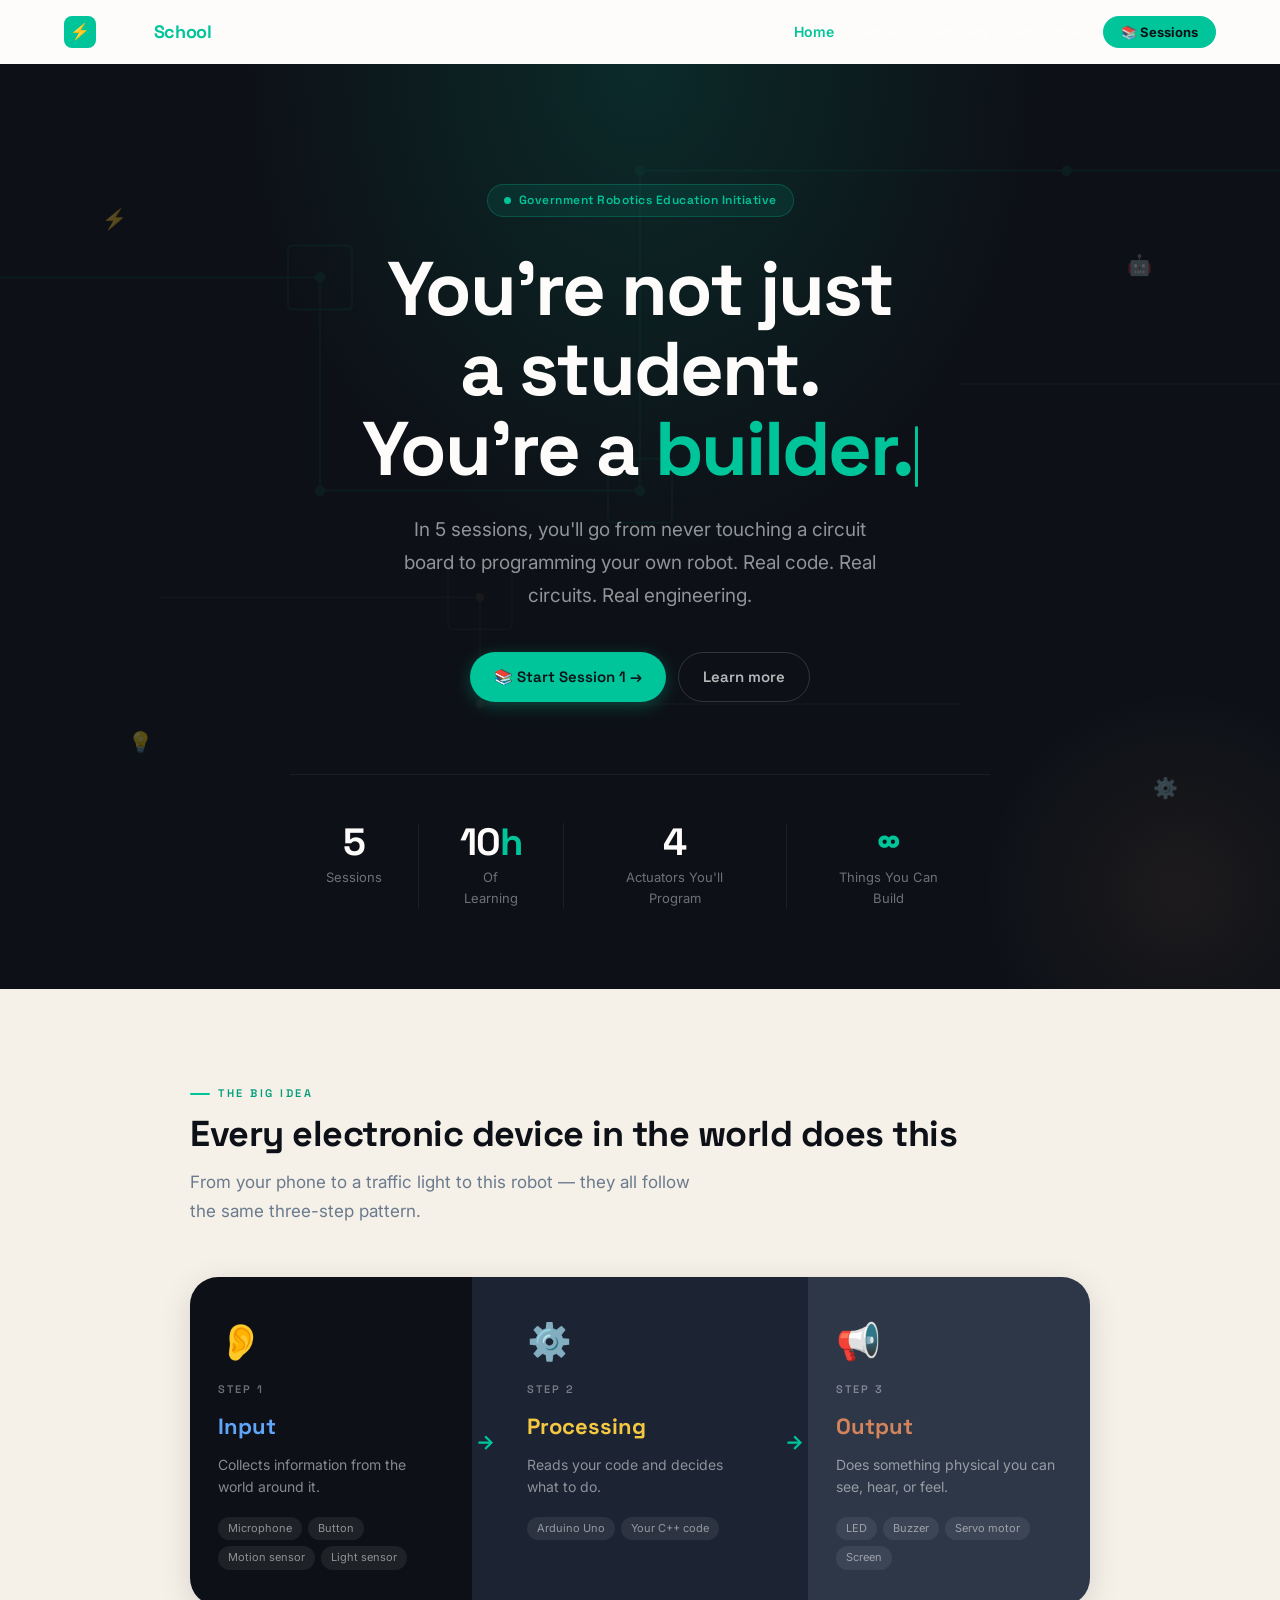
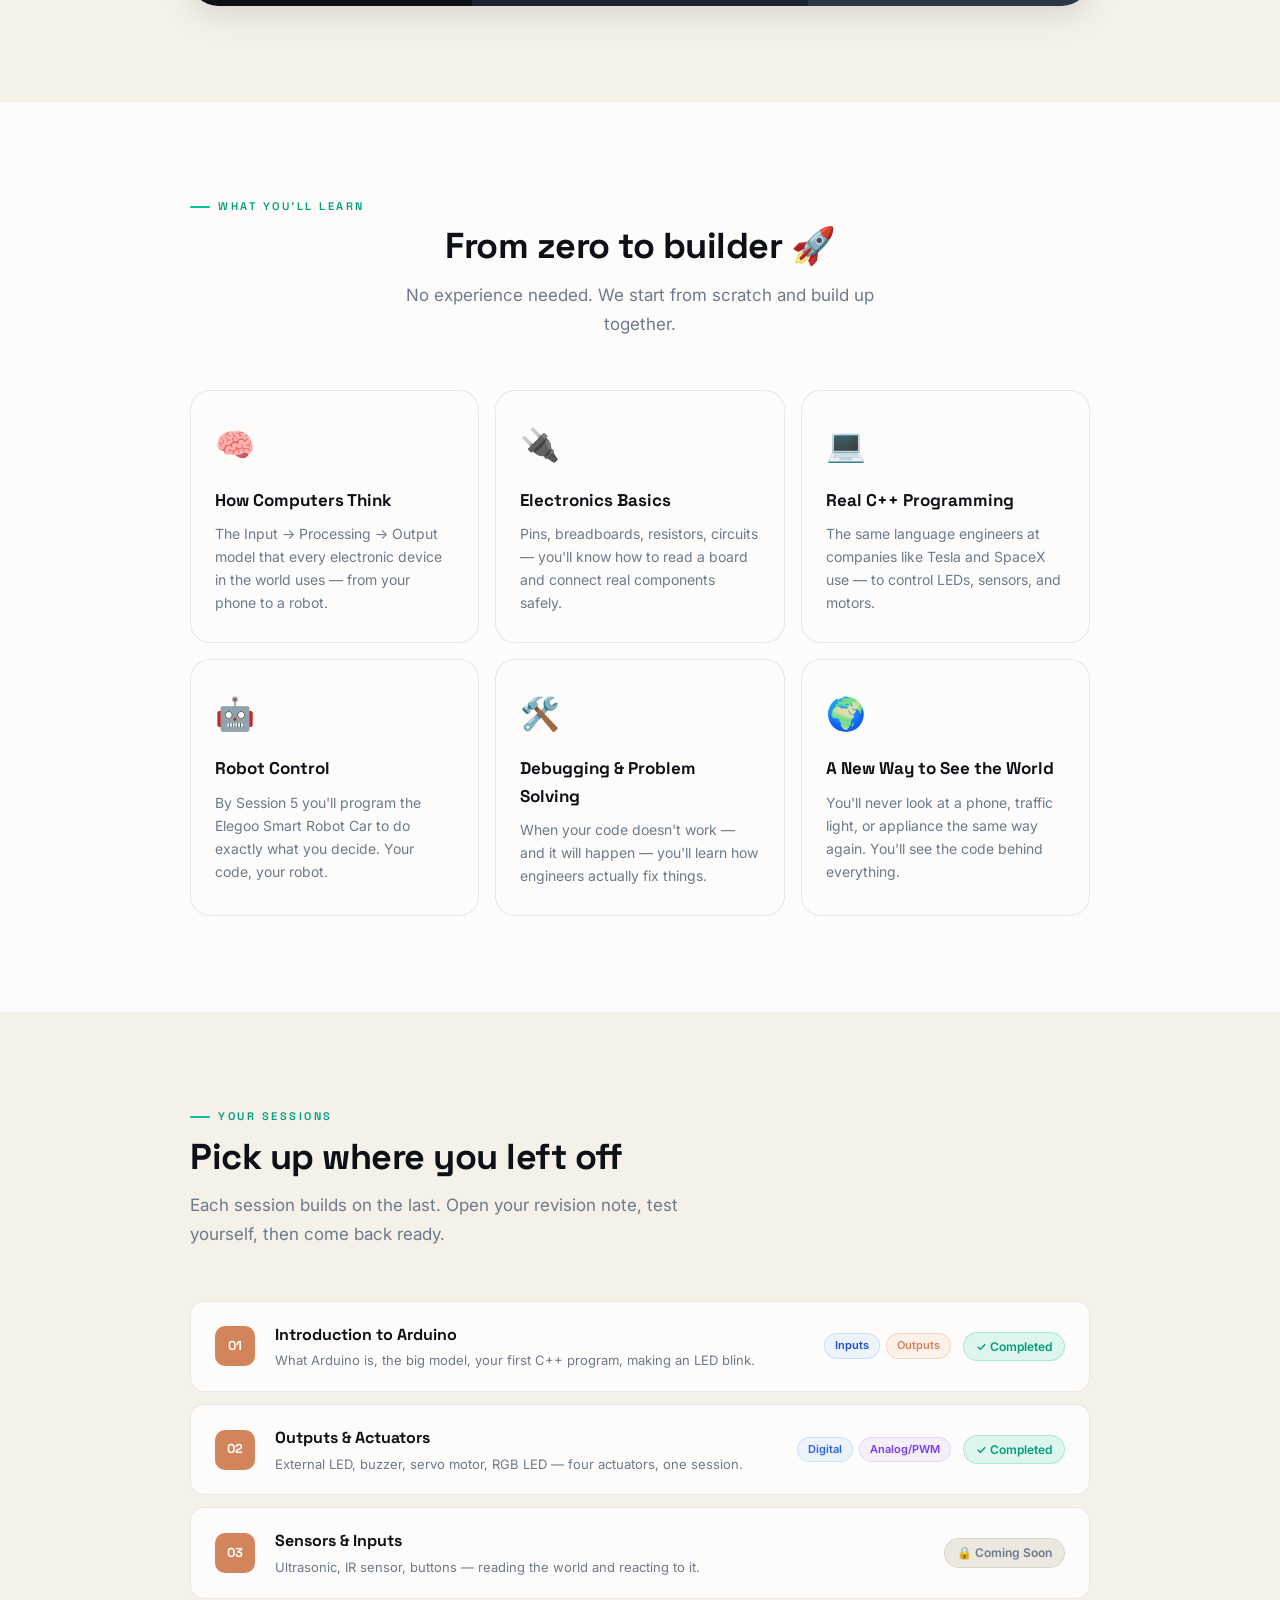
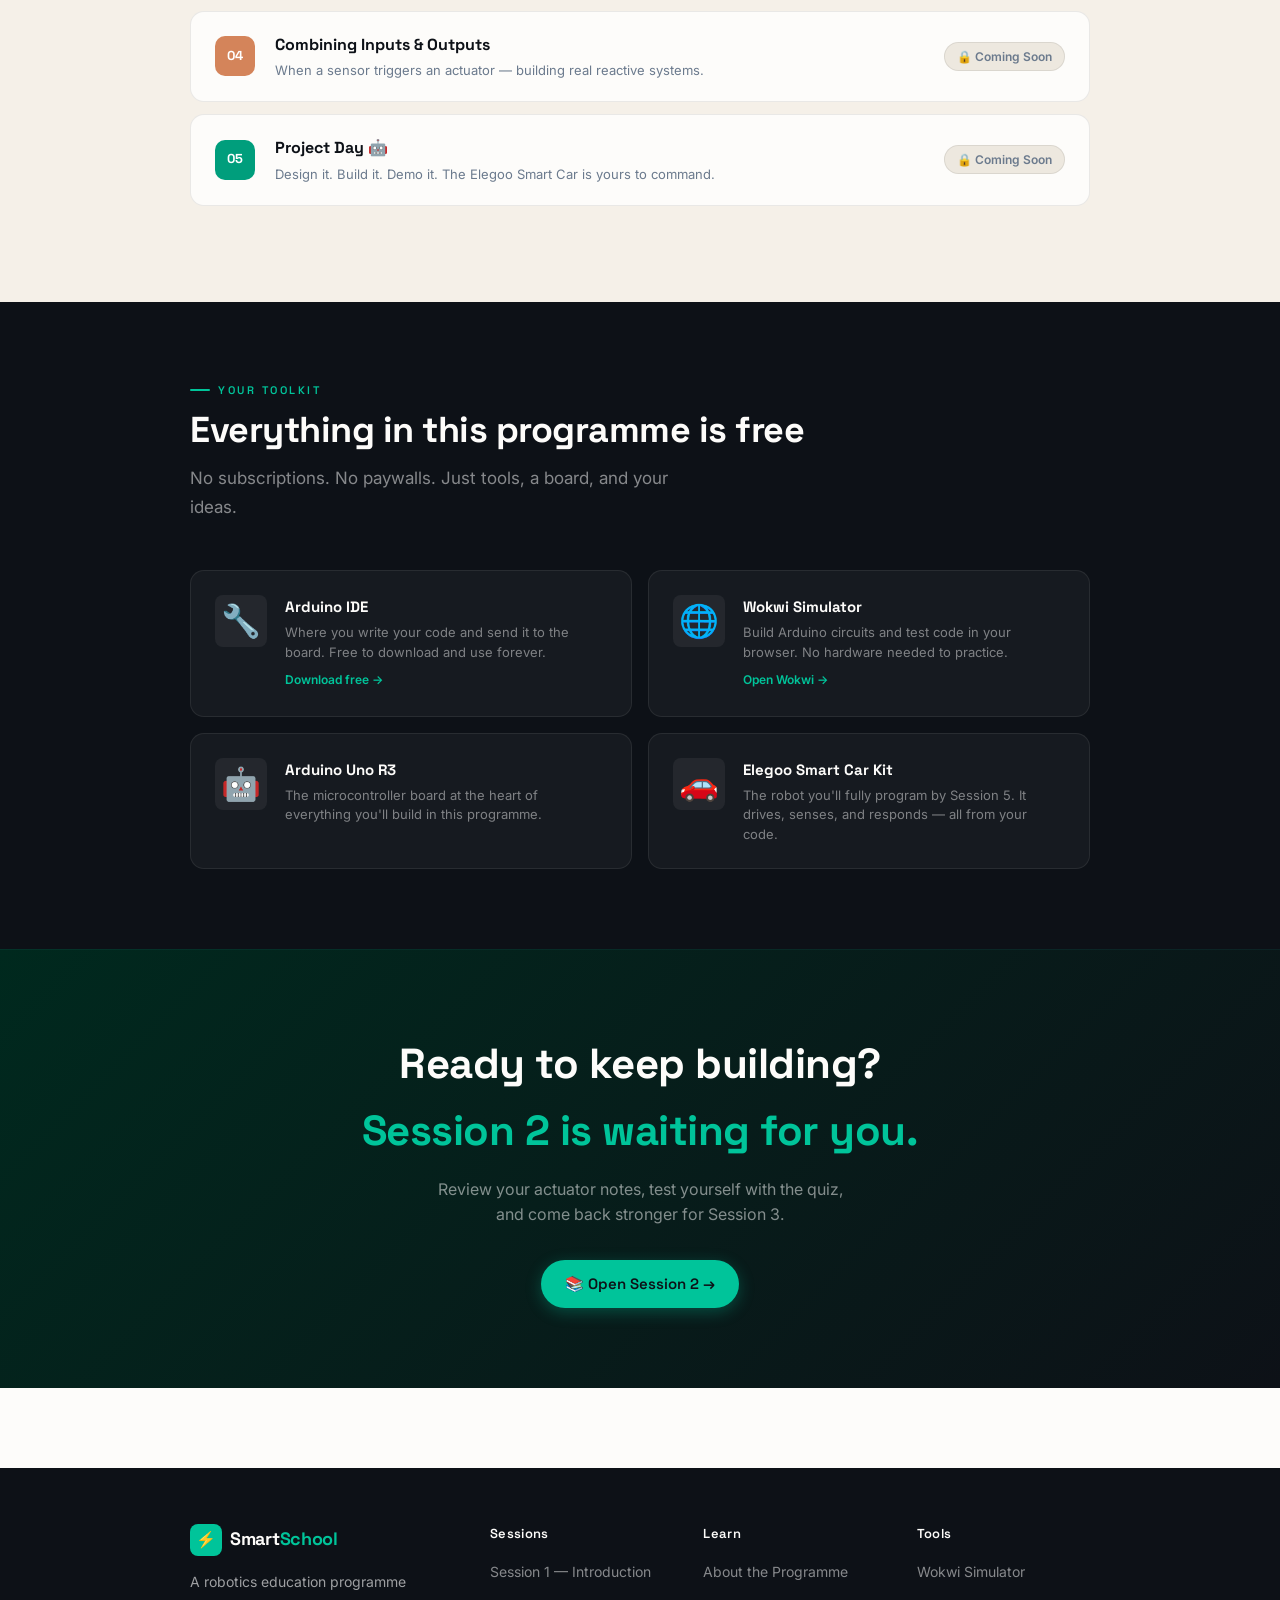
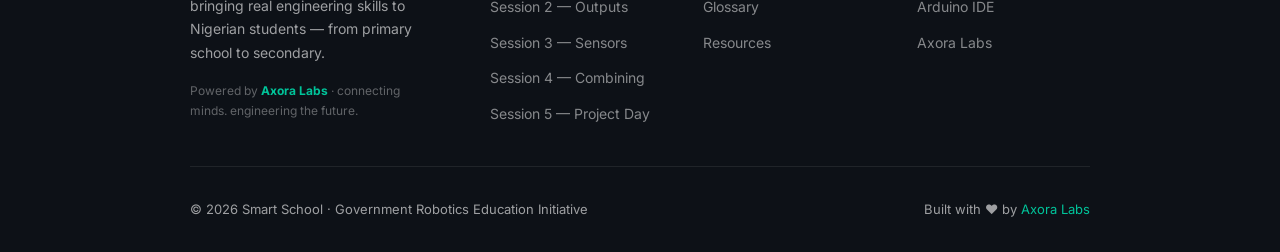
==== commit c68c21e7: "Added session pages 2, 3, 4, 5. modified index.html to include new session pages." ====
--- a/index.html
+++ b/index.html
@@ -599,7 +599,7 @@
           </div>
         </a>
 
-        <div class="session-row locked reveal reveal-delay-2">
+        <a href="session3.html" class="session-row reveal reveal-delay-2">
           <div class="session-num-badge">03</div>
           <div class="session-row-body">
             <div class="session-row-title">Sensors & Inputs</div>
@@ -608,9 +608,9 @@
           <div class="session-row-right">
             <span class="session-pill pill-coming">🔒 Coming Soon</span>
           </div>
-        </div>
-
-        <div class="session-row locked reveal reveal-delay-3">
+        </a>
+
+        <a href="session4.html" class="session-row reveal reveal-delay-3">
           <div class="session-num-badge">04</div>
           <div class="session-row-body">
             <div class="session-row-title">Combining Inputs & Outputs</div>
@@ -619,9 +619,9 @@
           <div class="session-row-right">
             <span class="session-pill pill-coming">🔒 Coming Soon</span>
           </div>
-        </div>
-
-        <div class="session-row locked reveal">
+        </a>
+
+        <a href="session5.html" class="session-row reveal">
           <div class="session-num-badge" style="background:var(--teal-dark);">05</div>
           <div class="session-row-body">
             <div class="session-row-title">Project Day 🤖</div>
@@ -630,7 +630,7 @@
           <div class="session-row-right">
             <span class="session-pill pill-coming">🔒 Coming Soon</span>
           </div>
-        </div>
+        </a>
       </div>
     </div>
   </div>
@@ -681,9 +681,9 @@
   <!-- CTA -->
   <div class="cta-banner">
     <div class="reveal">
-      <h2>Ready to keep building?<br><span>Session 1 is waiting for you.</span></h2>
-      <p>Review what you've learned, test yourself with the quiz, and come back stronger for the next session.</p>
-      <a href="session1.html" class="btn btn-primary">📚 Open Session 1 →</a>
+      <h2>Ready to keep building?<br><span>Session 2 is waiting for you.</span></h2>
+      <p>Review your actuator notes, test yourself with the quiz, and come back stronger for Session 3.</p>
+      <a href="session2.html" class="btn btn-primary">📚 Open Session 2 →</a>
     </div>
   </div>
 
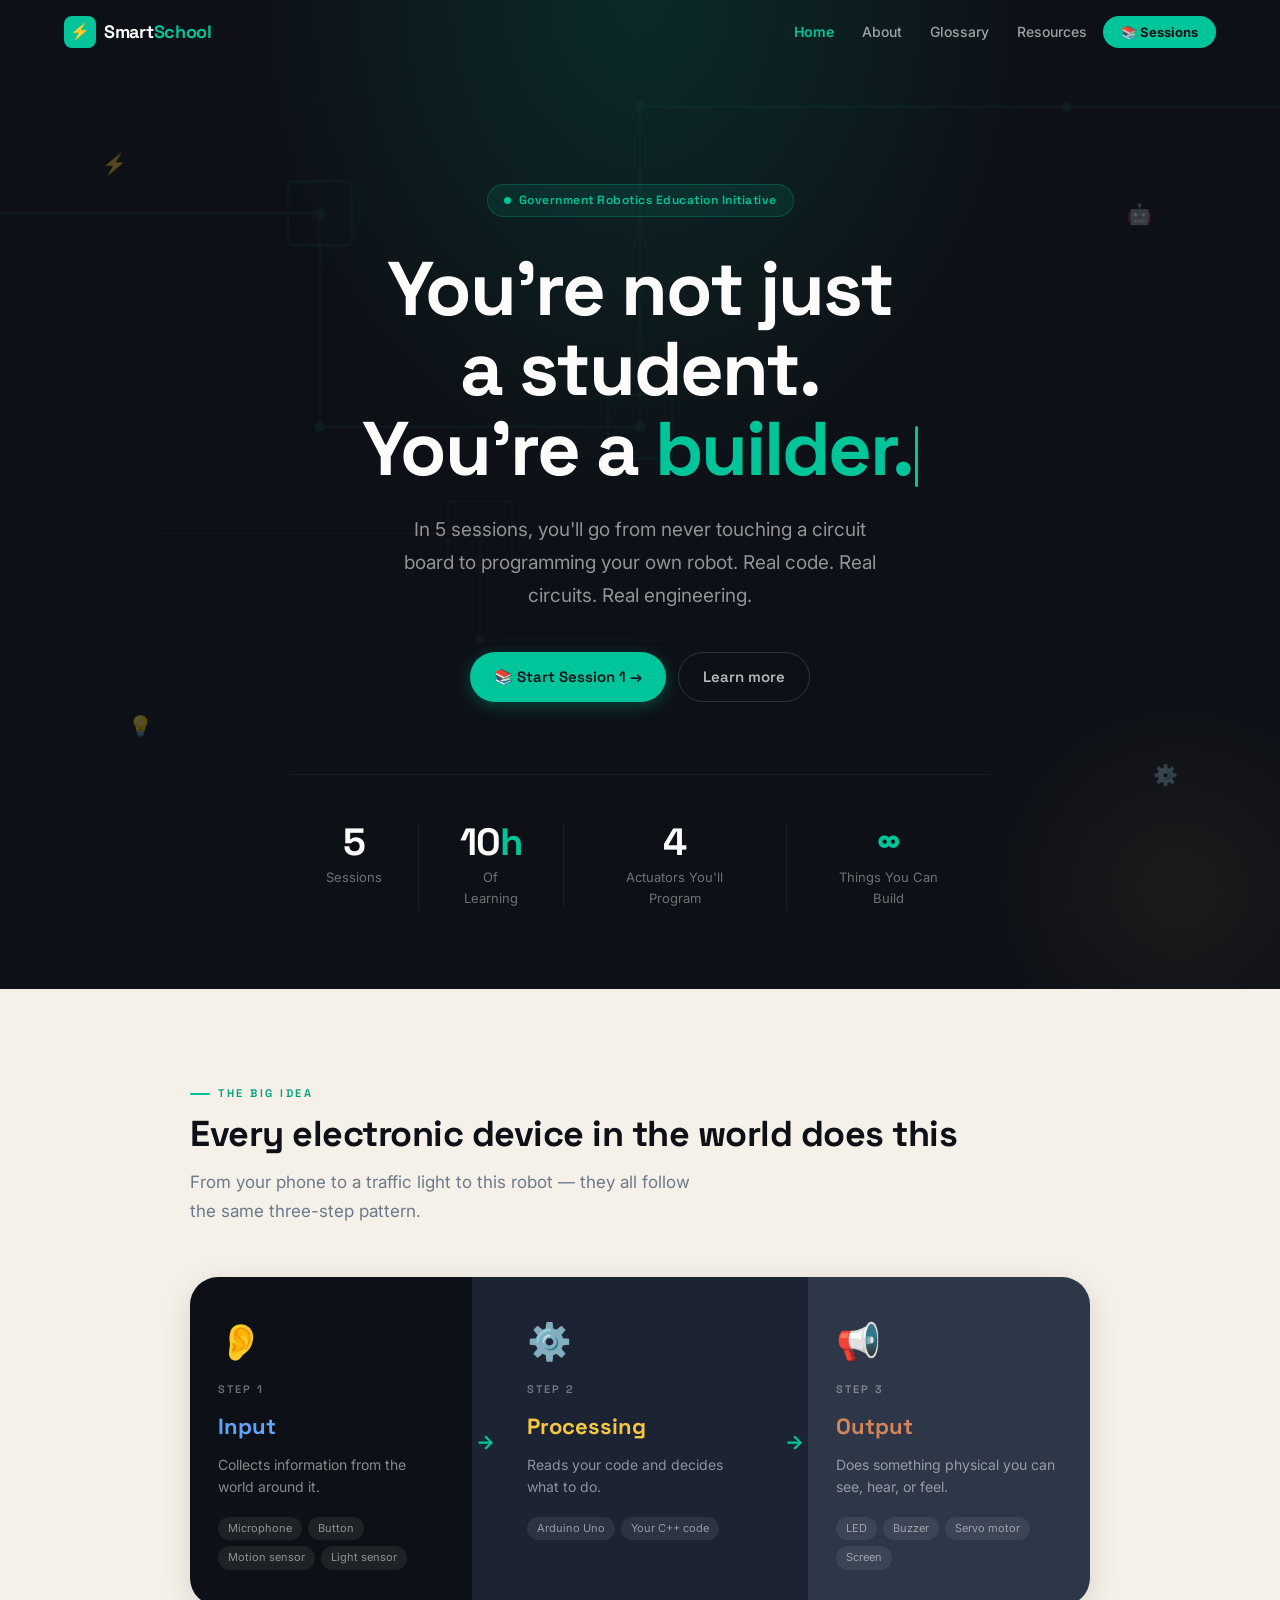
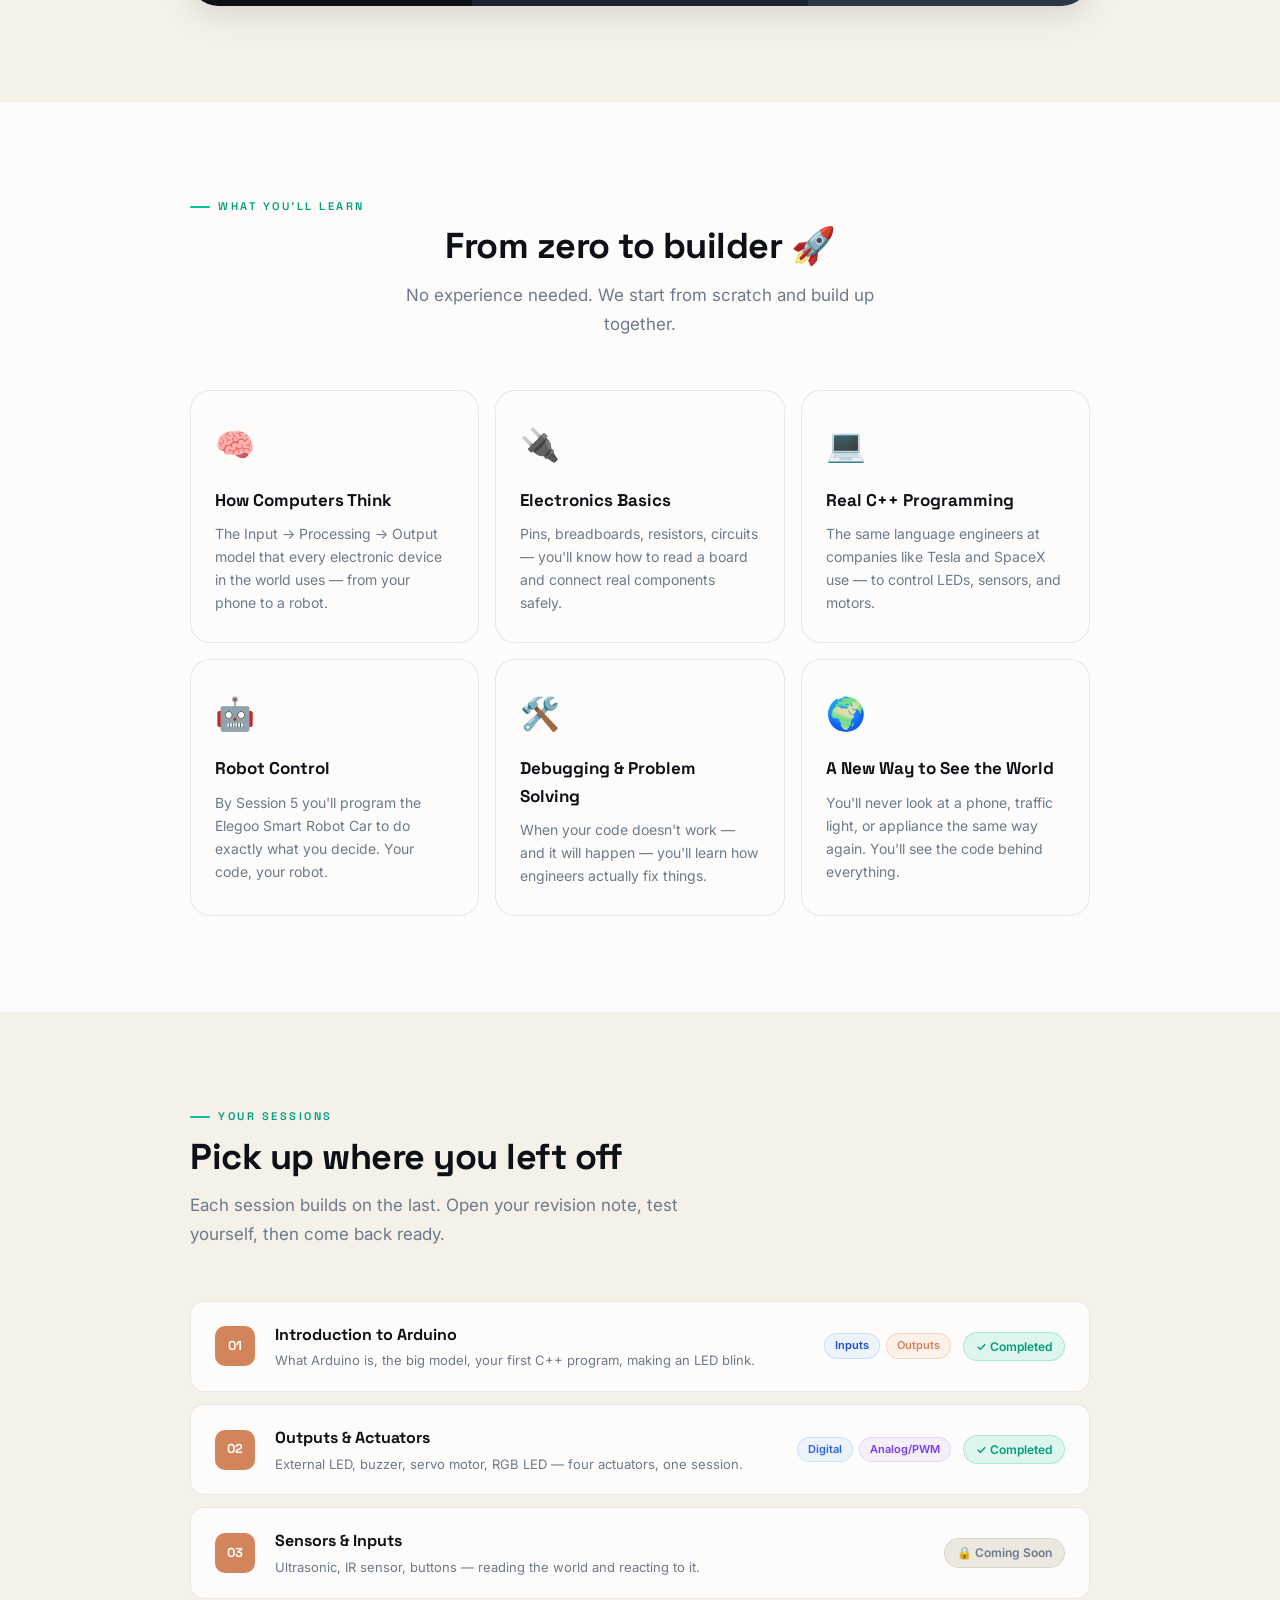
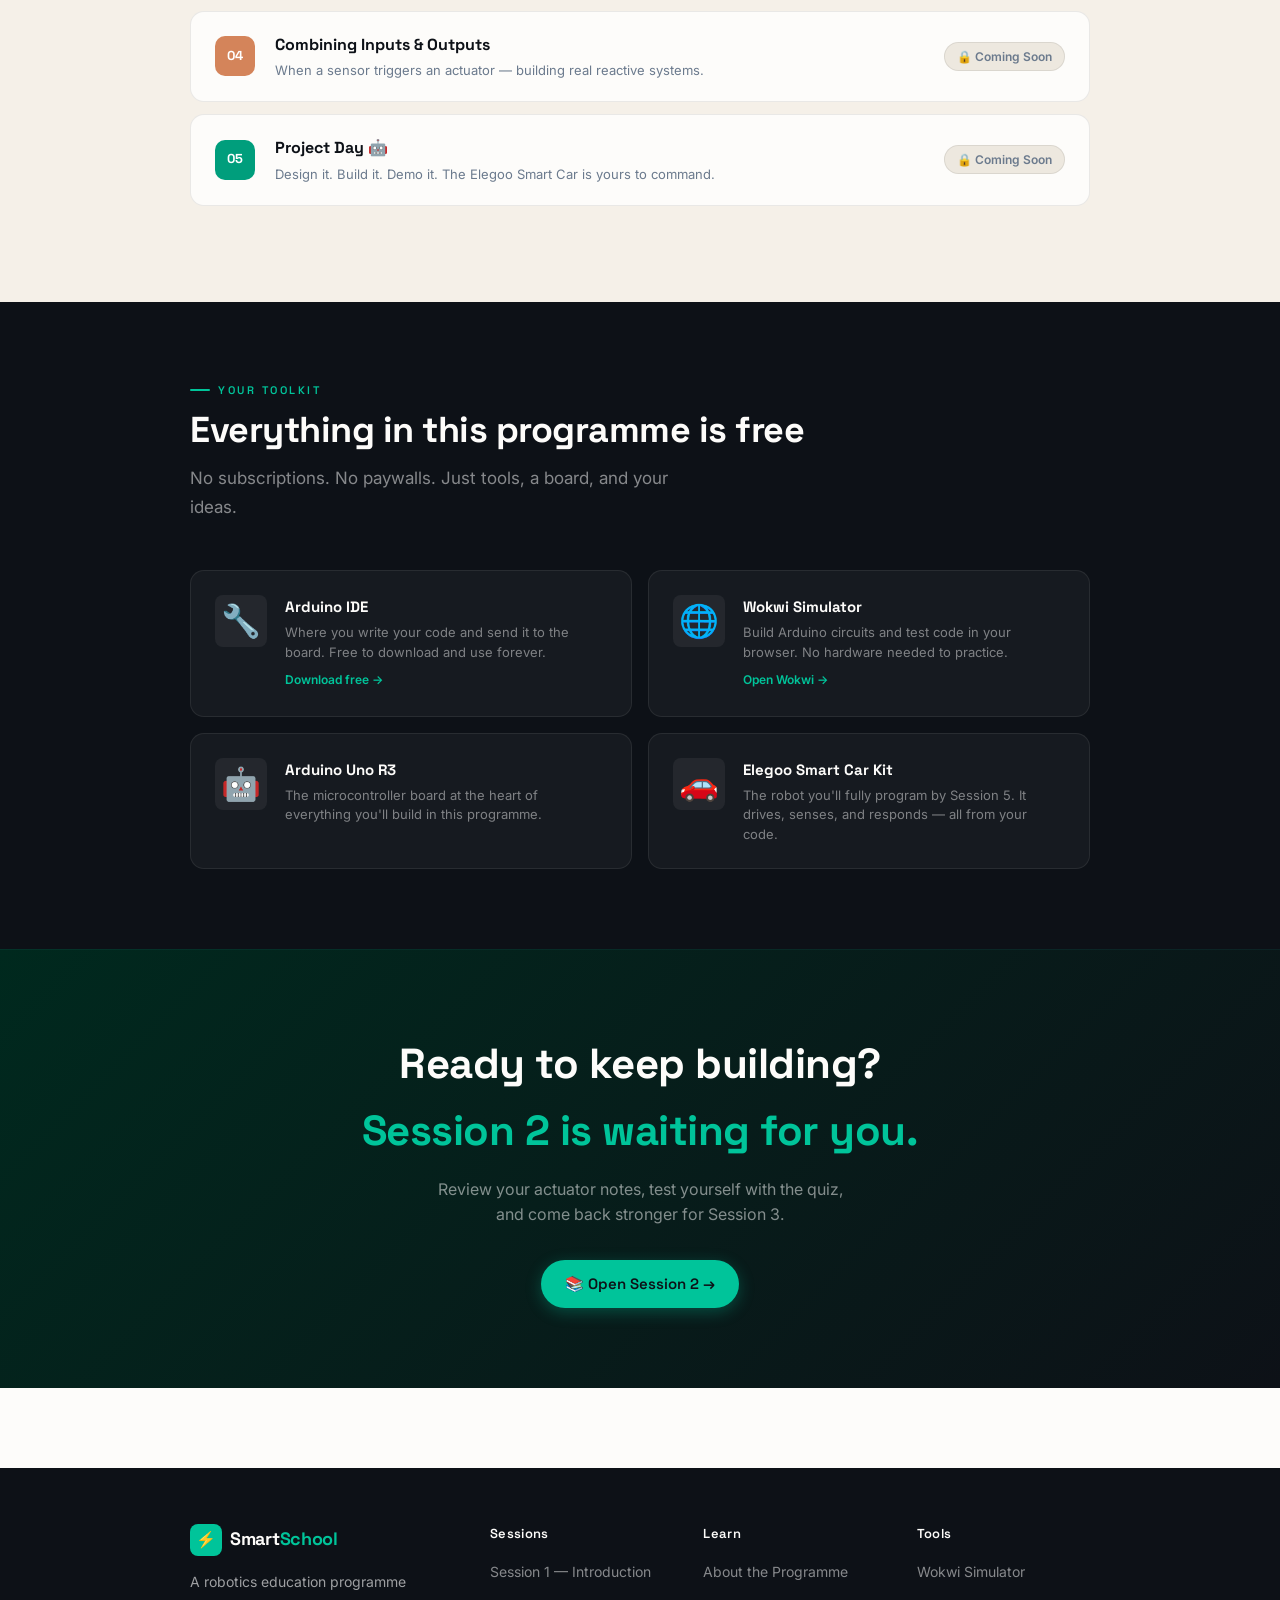
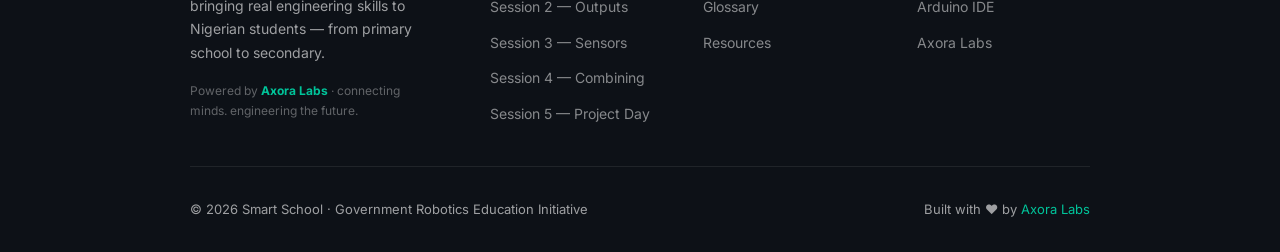
==== commit 0176ac5c: "update nav bar" ====
--- a/index.html
+++ b/index.html
@@ -14,7 +14,7 @@
   align-items: center;
   justify-content: center;
   text-align: center;
-  padding: 120px 24px 80px;
+  padding: calc(var(--nav-h) + 120px) 24px 80px;
   position: relative;
   overflow: hidden;
 }
@@ -391,7 +391,7 @@
 <div id="nav-placeholder"></div>
 <div class="nav-mobile" id="mobile-nav-placeholder"></div>
 
-<div class="page-body">
+<div class="page-body page-body--bleed">
 
   <!-- HERO -->
   <section class="hero">
--- a/css/styles.css
+++ b/css/styles.css
@@ -191,6 +191,10 @@
   padding-top: var(--nav-h);
   min-height: 100vh;
 }
+/* Dark hero/banner sits under fixed nav; clearance is inside the banner */
+.page-body--bleed {
+  padding-top: 0;
+}
 
 /* ── CIRCUIT TRACE — signature element ── */
 .circuit-trace {
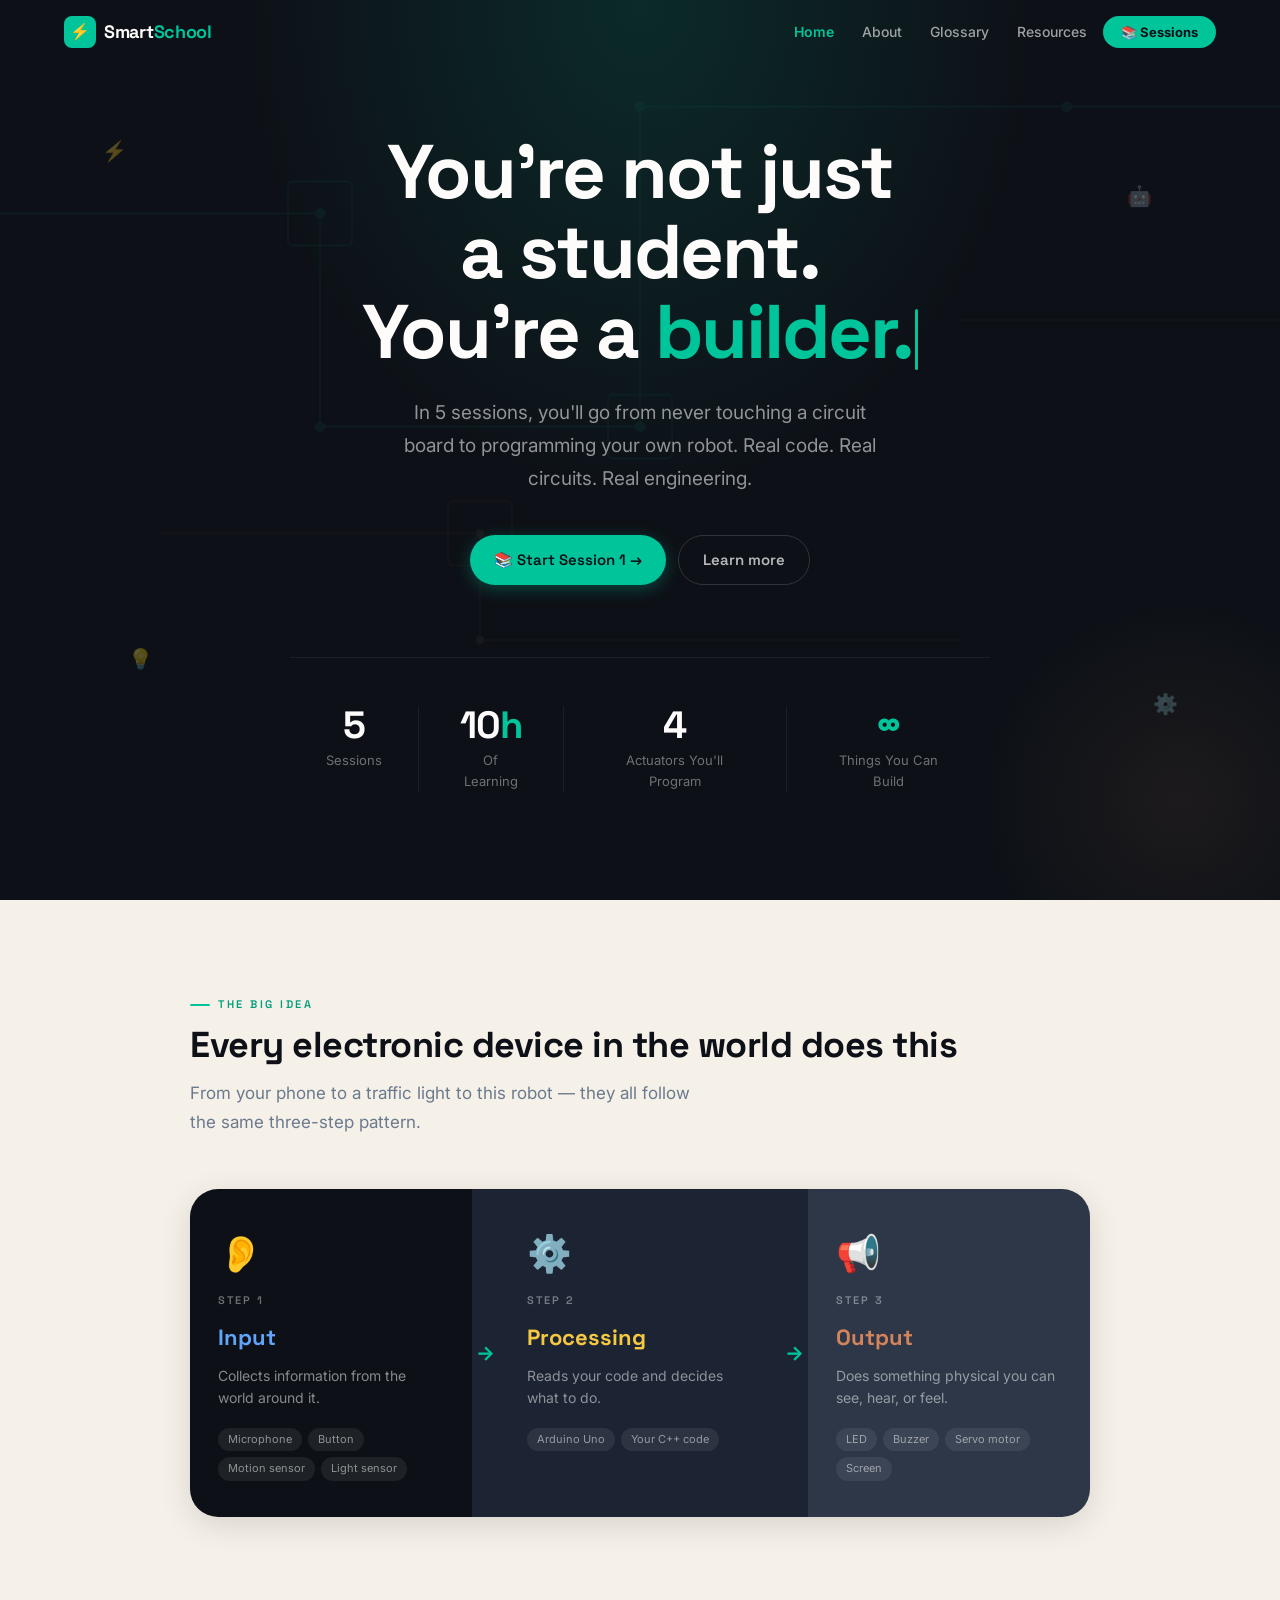
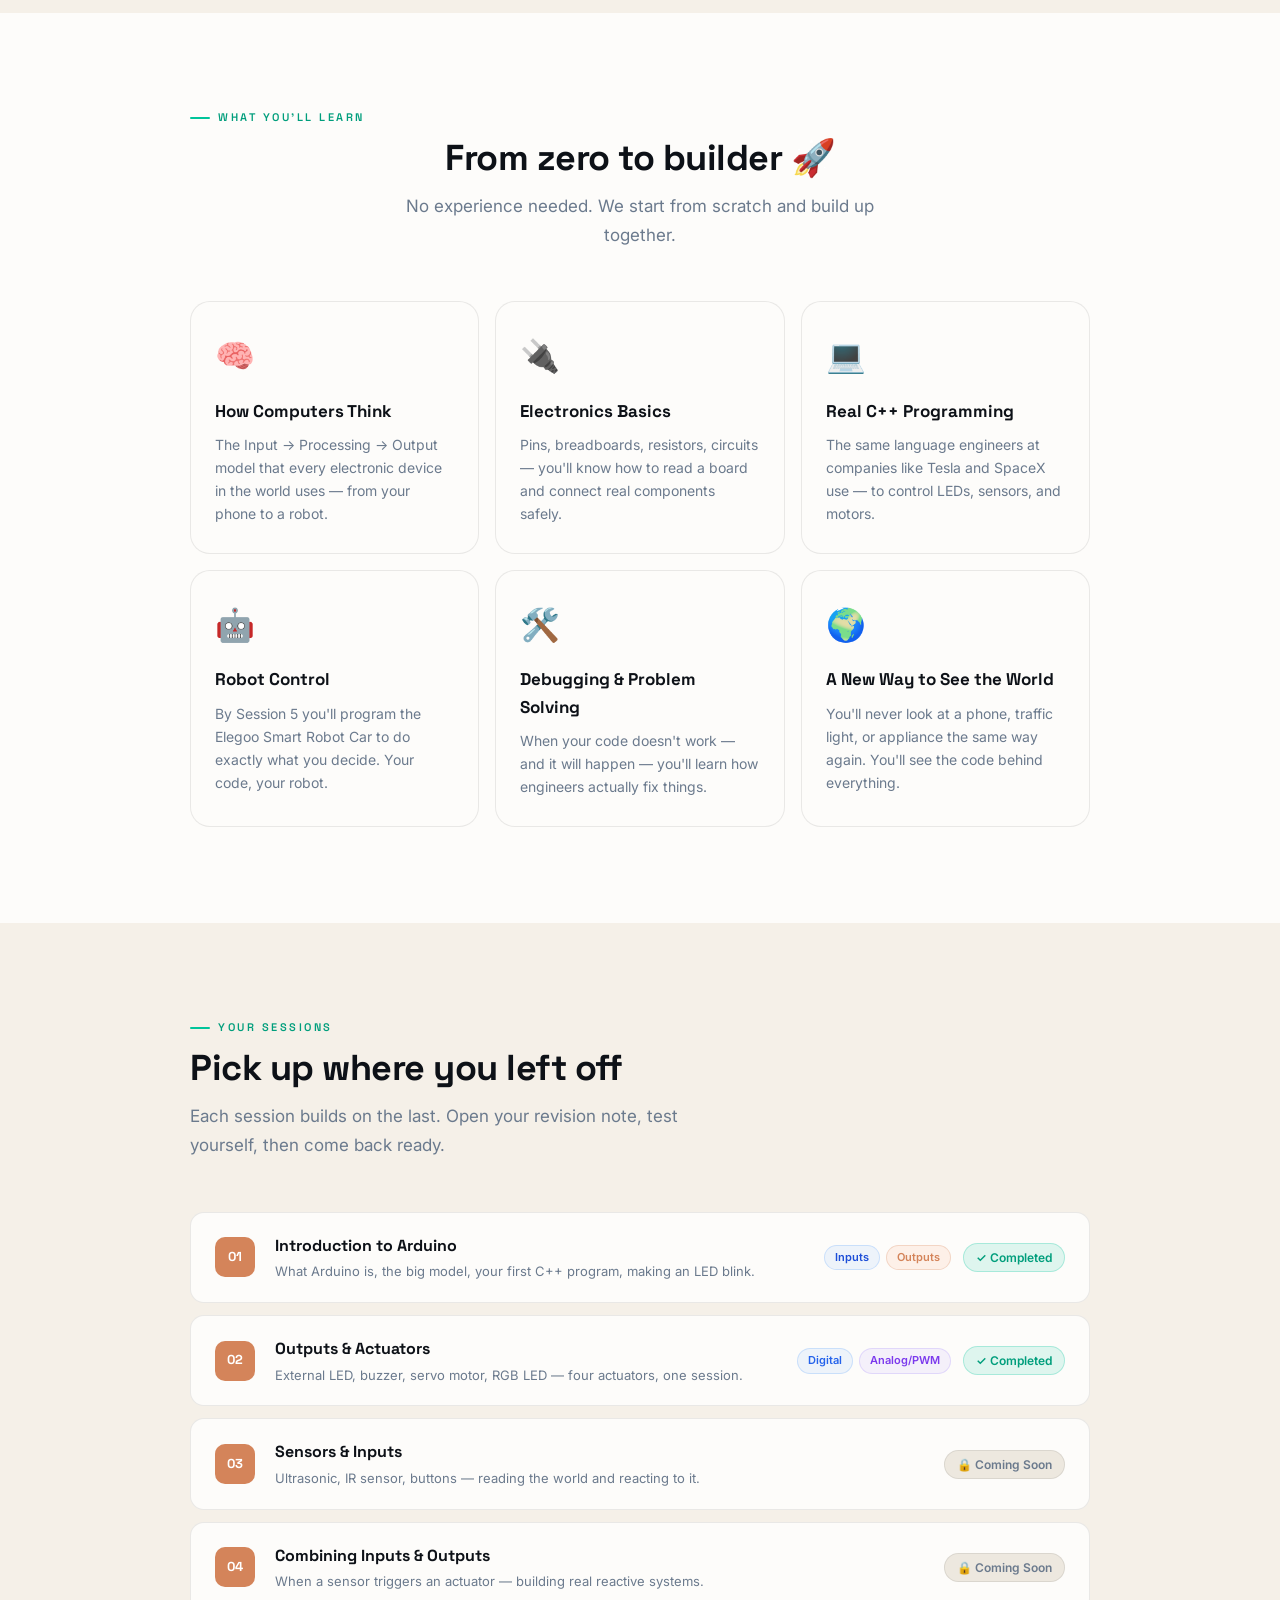
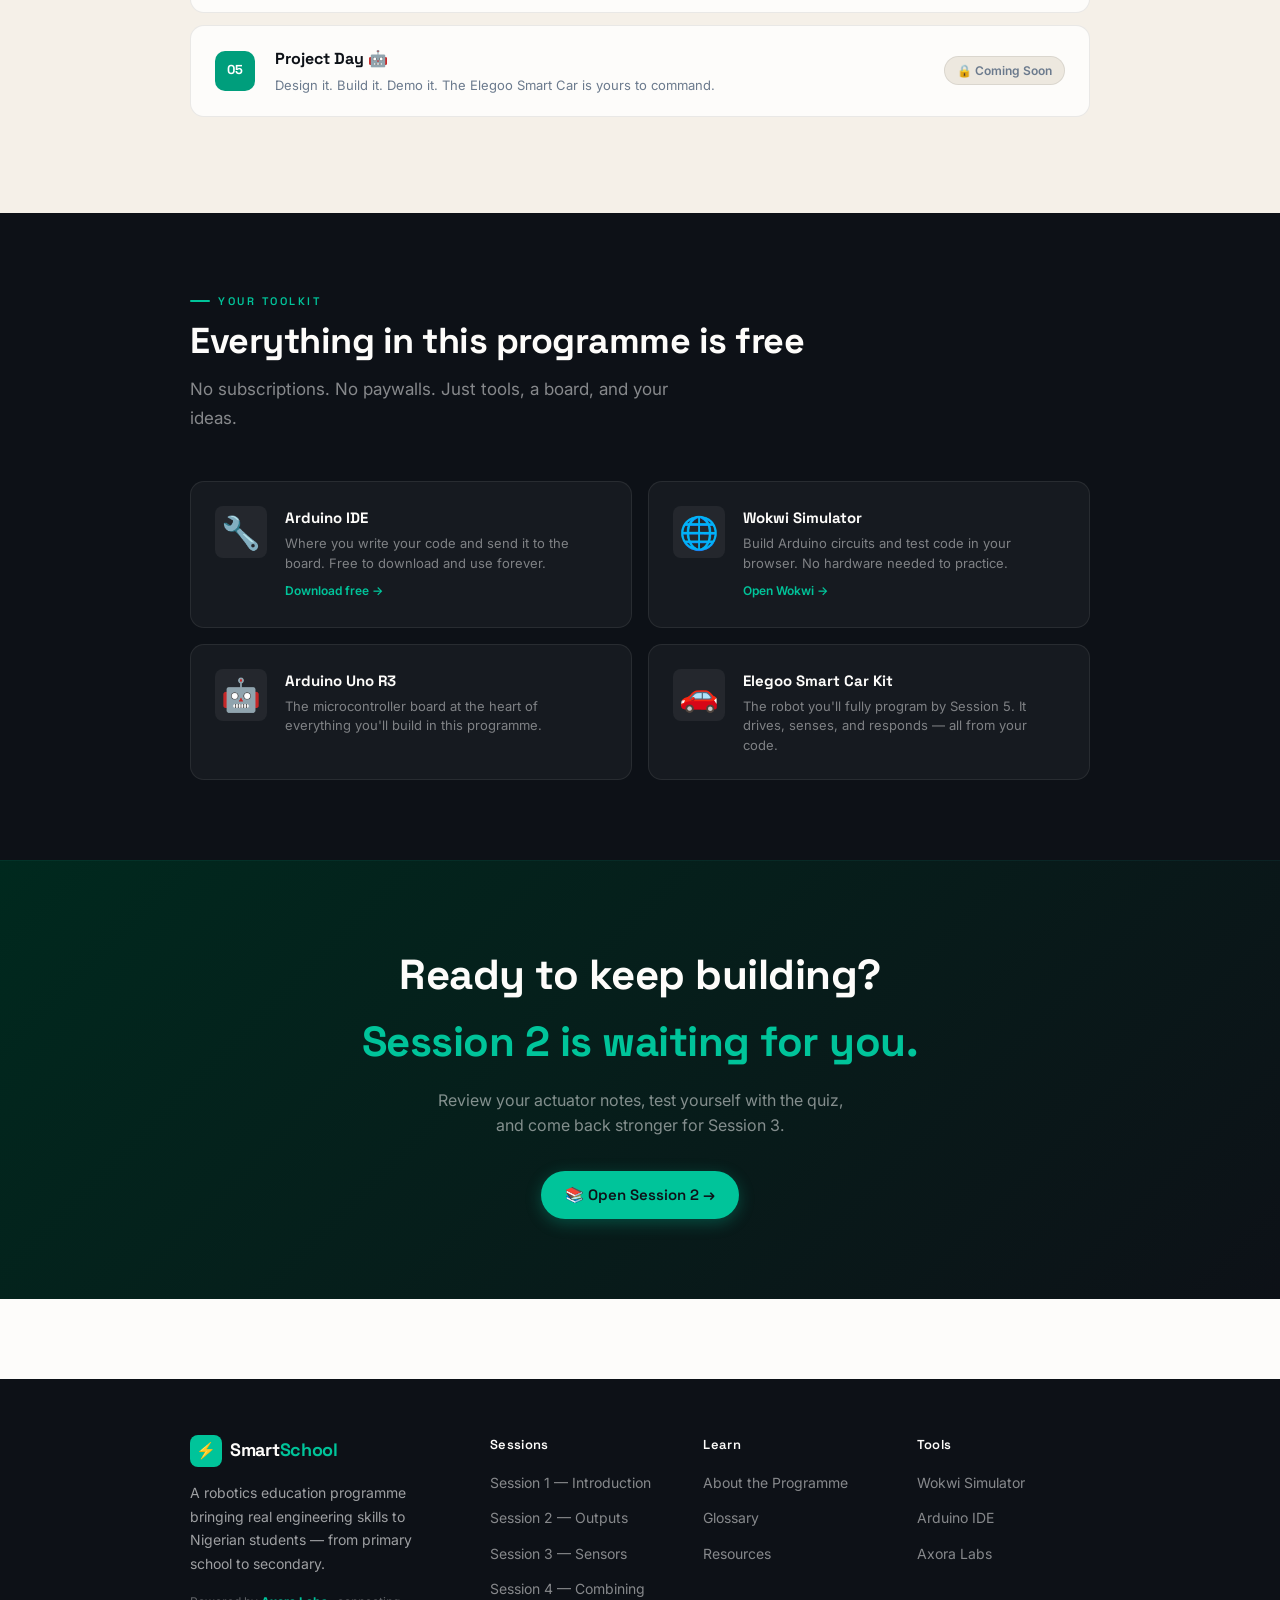
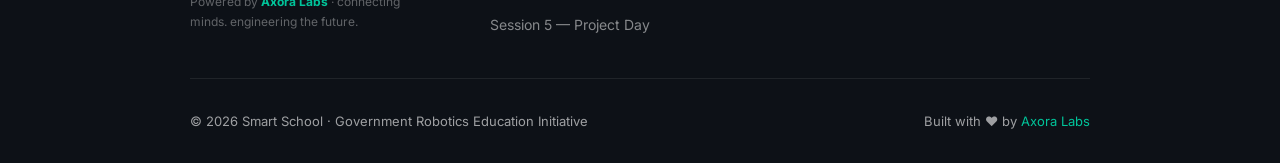
==== commit bd7a68ad: "refactor: adjust padding and remove hero badge from index.html" ====
--- a/index.html
+++ b/index.html
@@ -14,7 +14,7 @@
   align-items: center;
   justify-content: center;
   text-align: center;
-  padding: calc(var(--nav-h) + 120px) 24px 80px;
+  padding: calc(var(--nav-h) + 40px) 24px 80px;
   position: relative;
   overflow: hidden;
 }
@@ -58,28 +58,7 @@
 
 .hero-inner { position: relative; z-index: 2; max-width: 700px; }
 
-.hero-badge {
-  display: inline-flex;
-  align-items: center;
-  gap: 8px;
-  background: rgba(0,196,154,0.1);
-  border: 1px solid rgba(0,196,154,0.25);
-  color: var(--teal);
-  font-family: var(--font-display);
-  font-size: 12px;
-  font-weight: 600;
-  padding: 6px 16px;
-  border-radius: 40px;
-  margin-bottom: 32px;
-  letter-spacing: 0.5px;
-}
-.hero-badge .pulse {
-  width: 7px; height: 7px;
-  background: var(--teal);
-  border-radius: 50%;
-  animation: pulse 2s ease-in-out infinite;
-}
-@keyframes pulse { 0%,100%{opacity:1;transform:scale(1)} 50%{opacity:0.4;transform:scale(0.6)} }
+
 
 .hero h1 {
   font-family: var(--font-display);
@@ -429,11 +408,6 @@
     <div class="particle" style="bottom:20%;right:8%;animation-duration:8s;animation-delay:0.5s;">⚙️</div>
 
     <div class="hero-inner">
-      <div class="hero-badge">
-        <div class="pulse"></div>
-        Government Robotics Education Initiative
-      </div>
-
       <h1>
         You're not just<br>a student.<br>
         You're a <span class="teal" id="typewriter">builder</span><span class="cursor"></span>
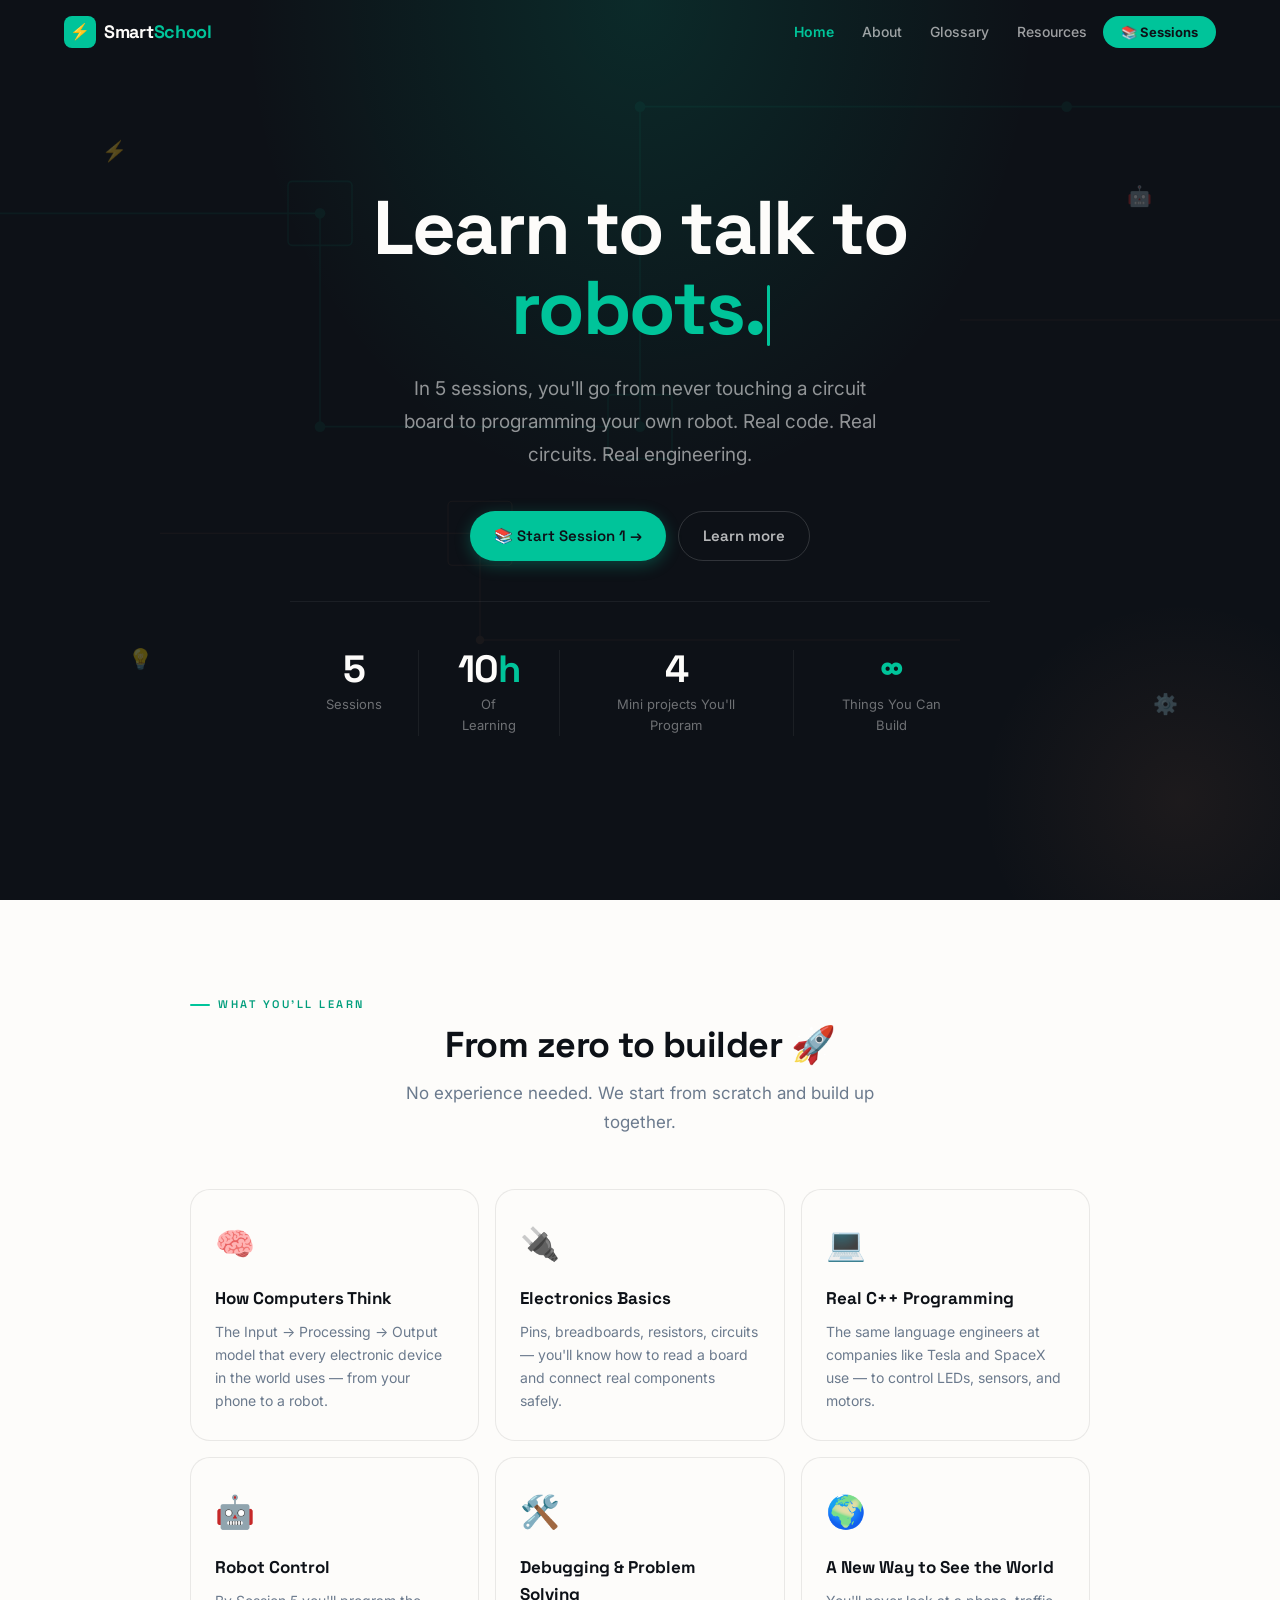
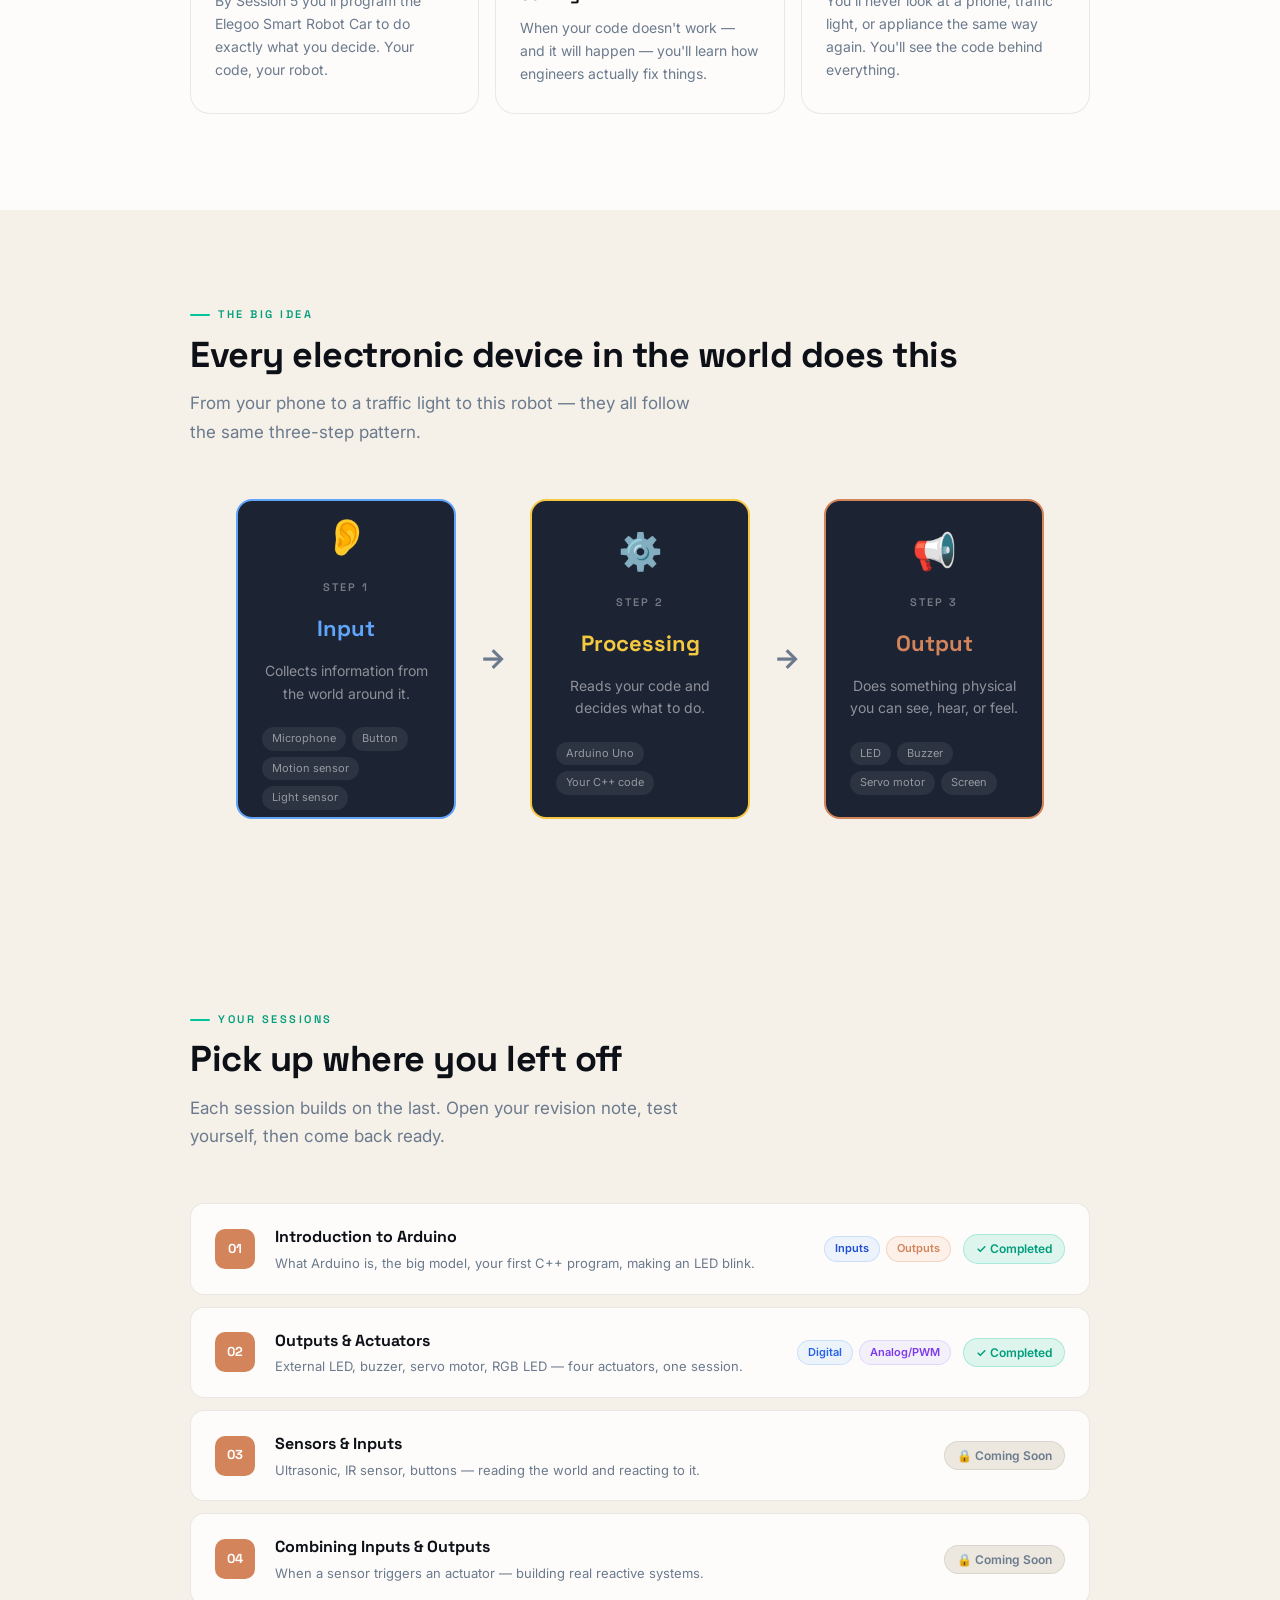
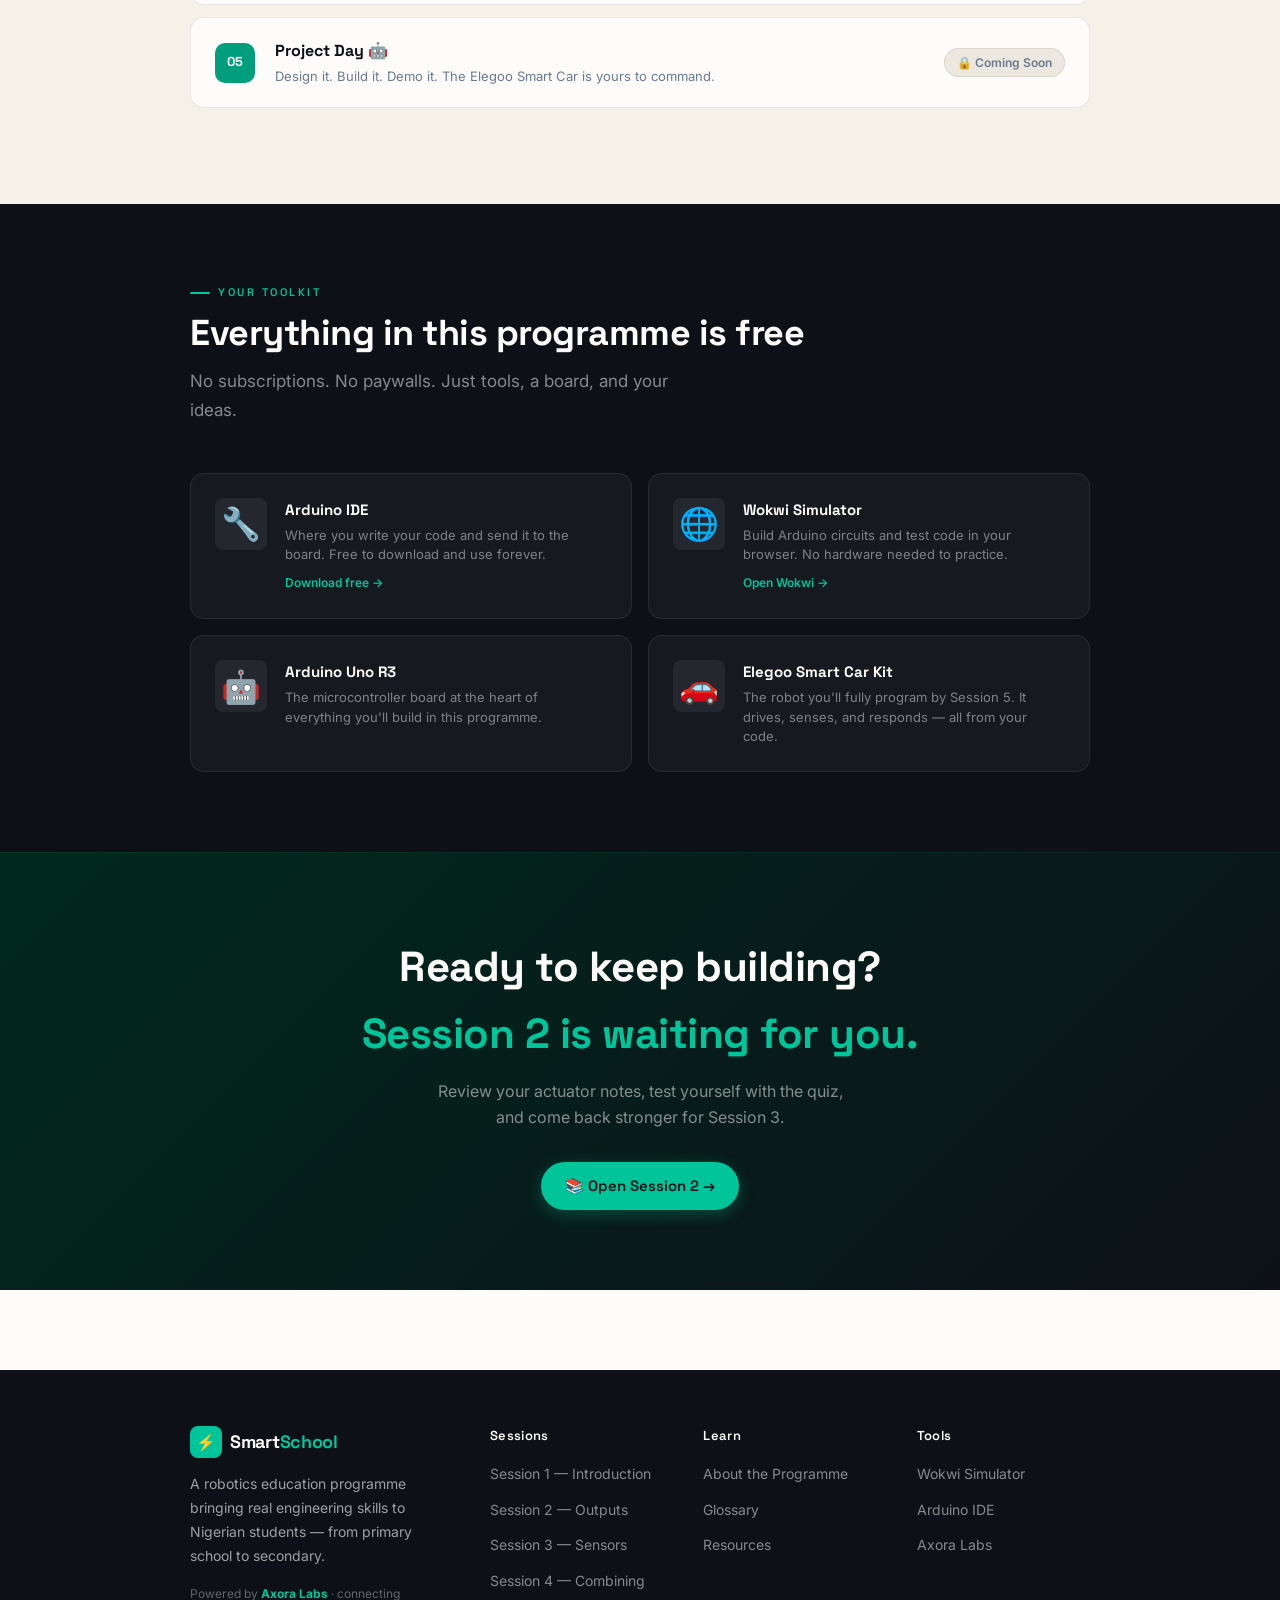
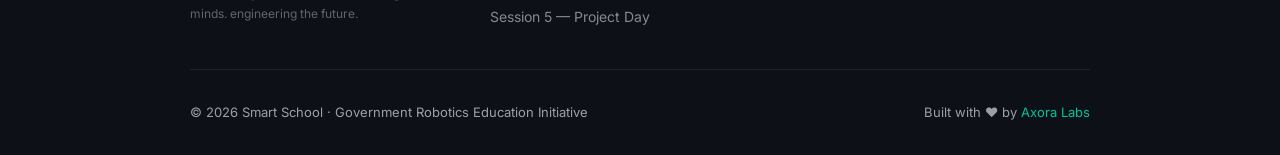
==== commit 8e08dbb5: "model node update" ====
--- a/index.html
+++ b/index.html
@@ -103,7 +103,7 @@
   display: flex;
   justify-content: center;
   gap: 0;
-  margin-top: 72px;
+  margin-top: 40px;
   padding-top: 48px;
   border-top: 1px solid rgba(255,255,255,0.06);
 }
@@ -133,31 +133,42 @@
 .model-section .inner { max-width: var(--max-w); margin: 0 auto; }
 .model-flow {
   display: flex;
-  align-items: stretch;
-  gap: 0;
-  margin-top: 52px;
-  border-radius: var(--radius-xl);
-  overflow: hidden;
-  box-shadow: var(--shadow-lg);
-}
-.model-node {
-  flex: 1;
-  padding: 36px 28px;
-  display: flex;
-  flex-direction: column;
-  gap: 10px;
-}
-.model-node-input   { background: var(--ink); }
-.model-node-process { background: var(--ink2); }
-.model-node-output  { background: var(--ink3); }
-.model-arrow-col {
-  display: flex;
   align-items: center;
   justify-content: center;
-  padding: 0 4px;
+  gap: 16px;
+  margin-top: 52px;
+  flex-wrap: wrap;
+  max-width: 900px;
+  margin-left: auto;
+  margin-right: auto;
+}
+.model-node {
+  flex: 0 1 220px;
+  width: 320px;
+  height: 320px;
   background: var(--ink2);
-  color: var(--teal);
-  font-size: 20px;
+  border-radius: 16px;
+  padding: 32px 24px;
+  text-align: center;
+  border: 2px solid;
+  transition: transform .2s;
+  display: flex;
+  flex-direction: column;
+  gap: 14px;
+  justify-content: center;
+}
+.model-node:hover { transform: scale(1.03); }
+.model-node-input { border-color: #60A5FA; }
+.model-node-input .n-title { color: #60A5FA; }
+.model-node-process { border-color: var(--yellow); }
+.model-node-process .n-title { color: var(--yellow); }
+.model-node-output { border-color: var(--copper); }
+.model-node-output .n-title { color: var(--copper); }
+.model-arrow-col {
+  font-size: 28px;
+  color: var(--muted);
+  padding: 0 8px;
+  flex-shrink: 0;
   font-weight: 700;
 }
 .model-node .n-emoji { font-size: 36px; }
@@ -409,8 +420,8 @@
 
     <div class="hero-inner">
       <h1>
-        You're not just<br>a student.<br>
-        You're a <span class="teal" id="typewriter">builder</span><span class="cursor"></span>
+        Learn to talk to <br>
+        <span class="teal" id="typewriter">Robots</span><span class="cursor"></span>
       </h1>
 
       <p>In 5 sessions, you'll go from never touching a circuit board to programming your own robot. Real code. Real circuits. Real engineering.</p>
@@ -431,7 +442,7 @@
         </div>
         <div class="stat-item">
           <span class="stat-num">4</span>
-          <div class="stat-label">Actuators You'll Program</div>
+          <div class="stat-label">Mini projects You'll Program</div>
         </div>
         <div class="stat-item">
           <span class="stat-num"><span class="accent">∞</span></span>
@@ -441,6 +452,49 @@
     </div>
   </section>
 
+  <!-- WHAT YOU LEARN -->
+  <div class="learn-section">
+    <div class="inner">
+      <div class="reveal center">
+        <div class="eyebrow">What You'll Learn</div>
+        <h2 class="section-title">From zero to builder 🚀</h2>
+        <p class="section-sub" style="margin:0 auto;">No experience needed. We start from scratch and build up together.</p>
+      </div>
+      <div class="learn-grid">
+        <div class="learn-card reveal reveal-delay-1">
+          <span class="lc-icon">🧠</span>
+          <h3>How Computers Think</h3>
+          <p>The Input → Processing → Output model that every electronic device in the world uses — from your phone to a robot.</p>
+        </div>
+        <div class="learn-card reveal reveal-delay-2">
+          <span class="lc-icon">🔌</span>
+          <h3>Electronics Basics</h3>
+          <p>Pins, breadboards, resistors, circuits — you'll know how to read a board and connect real components safely.</p>
+        </div>
+        <div class="learn-card reveal reveal-delay-3">
+          <span class="lc-icon">💻</span>
+          <h3>Real C++ Programming</h3>
+          <p>The same language engineers at companies like Tesla and SpaceX use — to control LEDs, sensors, and motors.</p>
+        </div>
+        <div class="learn-card reveal reveal-delay-1">
+          <span class="lc-icon">🤖</span>
+          <h3>Robot Control</h3>
+          <p>By Session 5 you'll program the Elegoo Smart Robot Car to do exactly what you decide. Your code, your robot.</p>
+        </div>
+        <div class="learn-card reveal reveal-delay-2">
+          <span class="lc-icon">🛠️</span>
+          <h3>Debugging & Problem Solving</h3>
+          <p>When your code doesn't work — and it will happen — you'll learn how engineers actually fix things.</p>
+        </div>
+        <div class="learn-card reveal reveal-delay-3">
+          <span class="lc-icon">🌍</span>
+          <h3>A New Way to See the World</h3>
+          <p>You'll never look at a phone, traffic light, or appliance the same way again. You'll see the code behind everything.</p>
+        </div>
+      </div>
+    </div>
+  </div>
+  
   <!-- MODEL -->
   <div class="model-section">
     <div class="inner">
@@ -490,49 +544,6 @@
     </div>
   </div>
 
-  <!-- WHAT YOU LEARN -->
-  <div class="learn-section">
-    <div class="inner">
-      <div class="reveal center">
-        <div class="eyebrow">What You'll Learn</div>
-        <h2 class="section-title">From zero to builder 🚀</h2>
-        <p class="section-sub" style="margin:0 auto;">No experience needed. We start from scratch and build up together.</p>
-      </div>
-      <div class="learn-grid">
-        <div class="learn-card reveal reveal-delay-1">
-          <span class="lc-icon">🧠</span>
-          <h3>How Computers Think</h3>
-          <p>The Input → Processing → Output model that every electronic device in the world uses — from your phone to a robot.</p>
-        </div>
-        <div class="learn-card reveal reveal-delay-2">
-          <span class="lc-icon">🔌</span>
-          <h3>Electronics Basics</h3>
-          <p>Pins, breadboards, resistors, circuits — you'll know how to read a board and connect real components safely.</p>
-        </div>
-        <div class="learn-card reveal reveal-delay-3">
-          <span class="lc-icon">💻</span>
-          <h3>Real C++ Programming</h3>
-          <p>The same language engineers at companies like Tesla and SpaceX use — to control LEDs, sensors, and motors.</p>
-        </div>
-        <div class="learn-card reveal reveal-delay-1">
-          <span class="lc-icon">🤖</span>
-          <h3>Robot Control</h3>
-          <p>By Session 5 you'll program the Elegoo Smart Robot Car to do exactly what you decide. Your code, your robot.</p>
-        </div>
-        <div class="learn-card reveal reveal-delay-2">
-          <span class="lc-icon">🛠️</span>
-          <h3>Debugging & Problem Solving</h3>
-          <p>When your code doesn't work — and it will happen — you'll learn how engineers actually fix things.</p>
-        </div>
-        <div class="learn-card reveal reveal-delay-3">
-          <span class="lc-icon">🌍</span>
-          <h3>A New Way to See the World</h3>
-          <p>You'll never look at a phone, traffic light, or appliance the same way again. You'll see the code behind everything.</p>
-        </div>
-      </div>
-    </div>
-  </div>
-
   <!-- SESSIONS -->
   <div class="sessions-section">
     <div class="inner">
@@ -672,7 +683,7 @@
   document.getElementById('footer-placeholder').outerHTML = renderFooter();
 
   // Typewriter
-  const words = ['builder.', 'creator.', 'engineer.', 'maker.'];
+  const words = ['robots.', 'arduino.', 'computers.', 'the future.'];
   let wi = 0, ci = 0, deleting = false;
   const el = document.getElementById('typewriter');
   function type() {
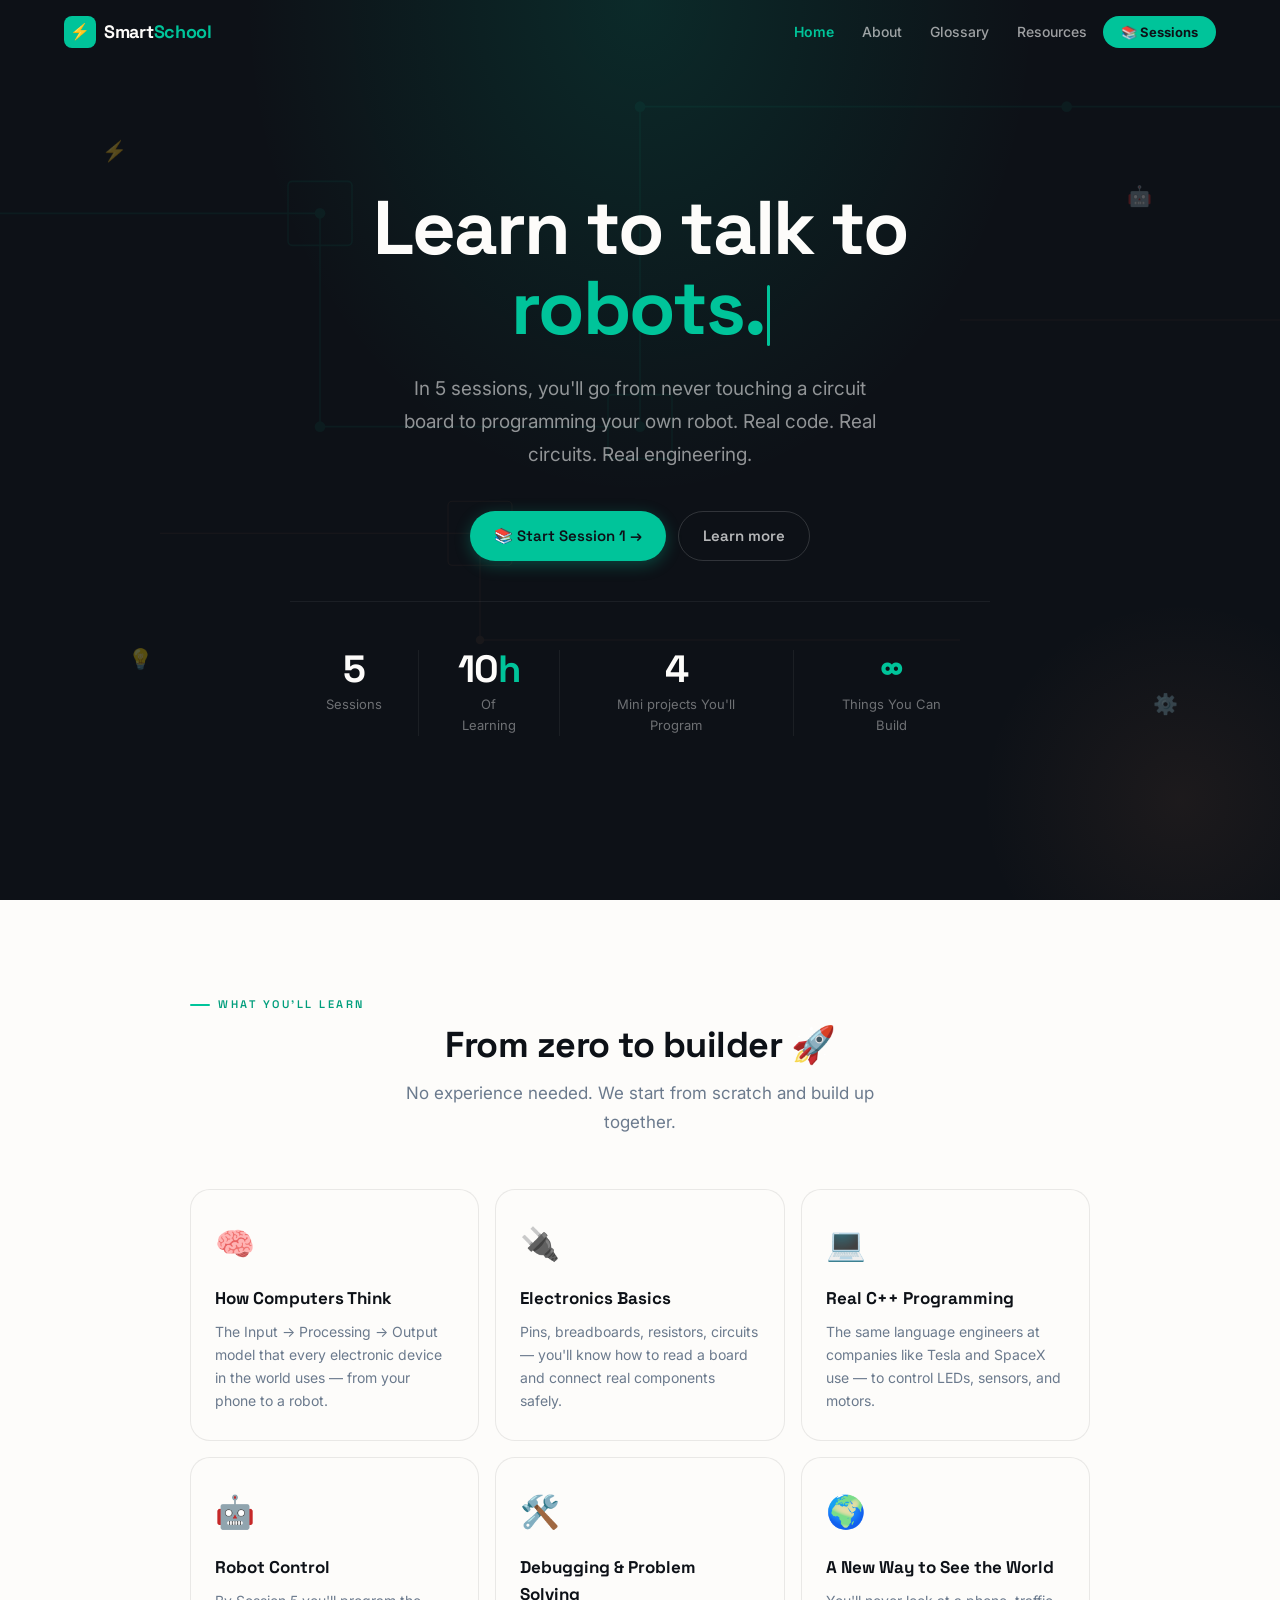
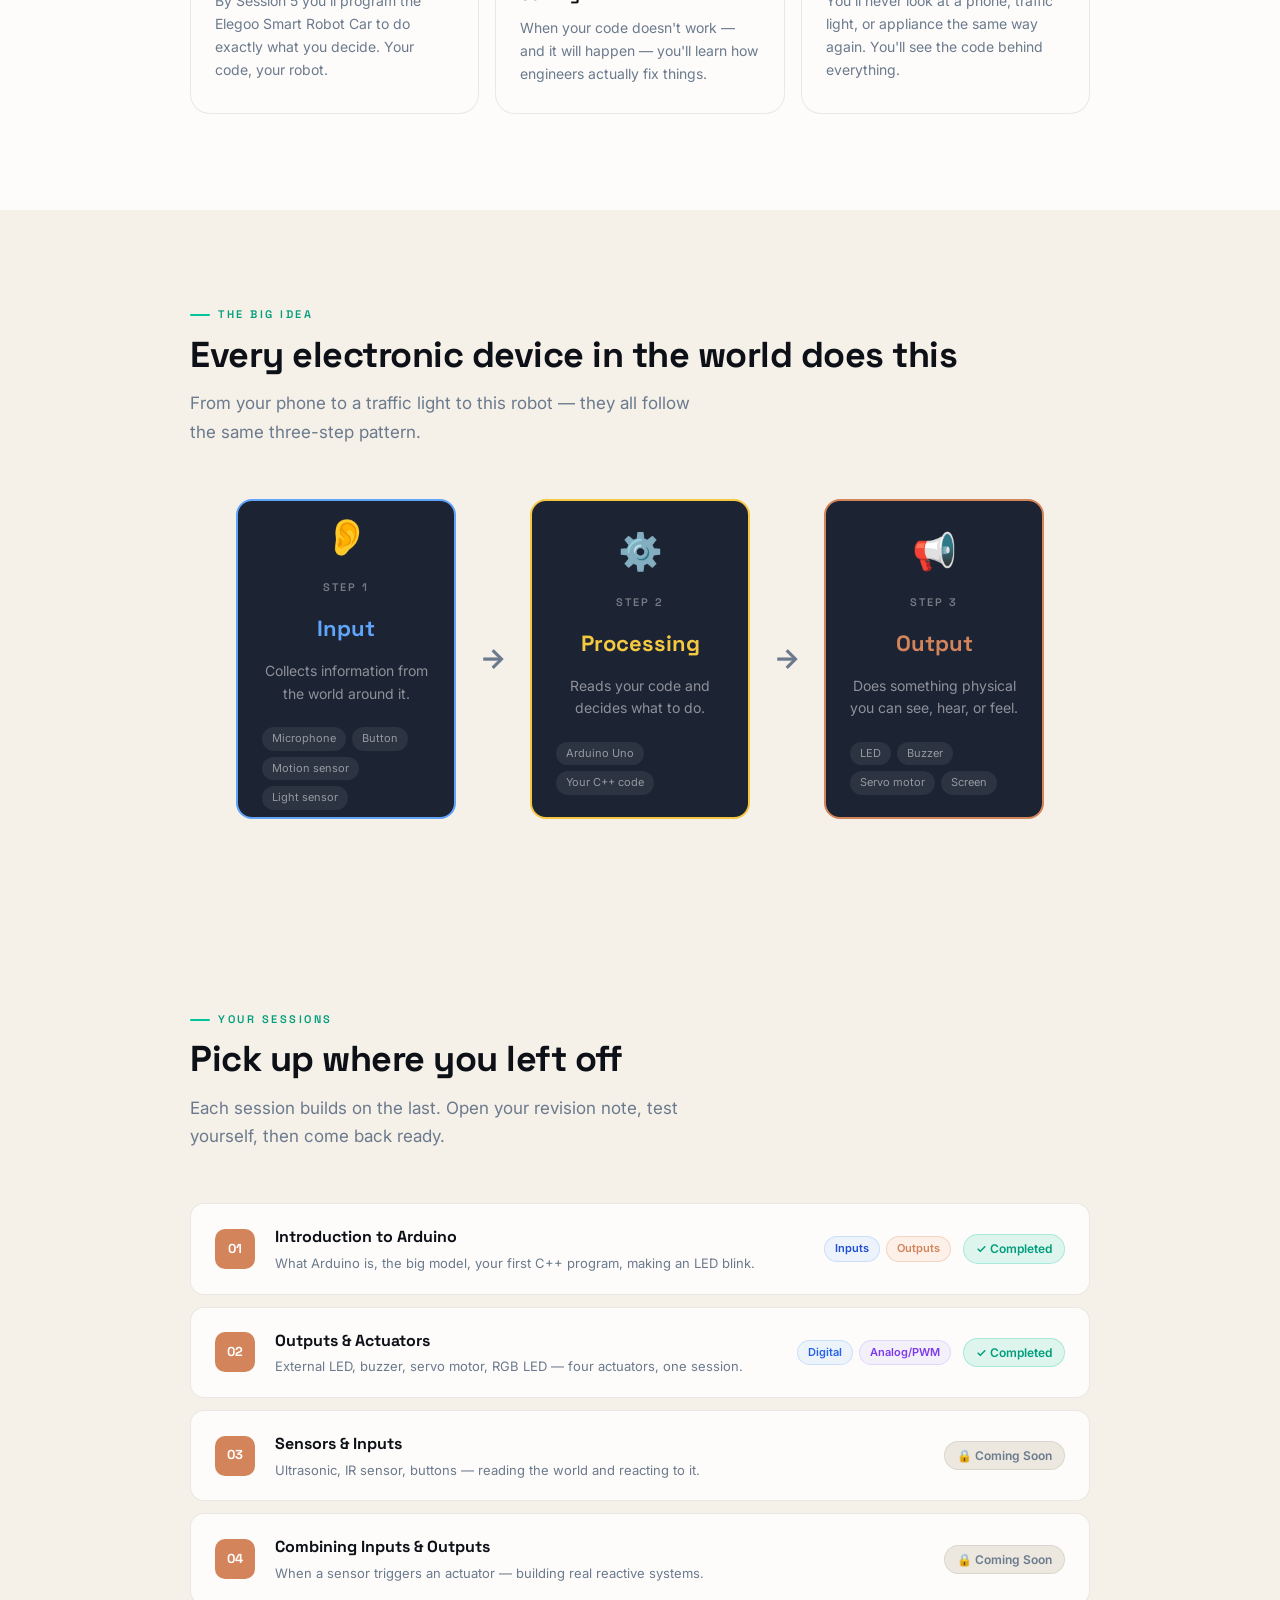
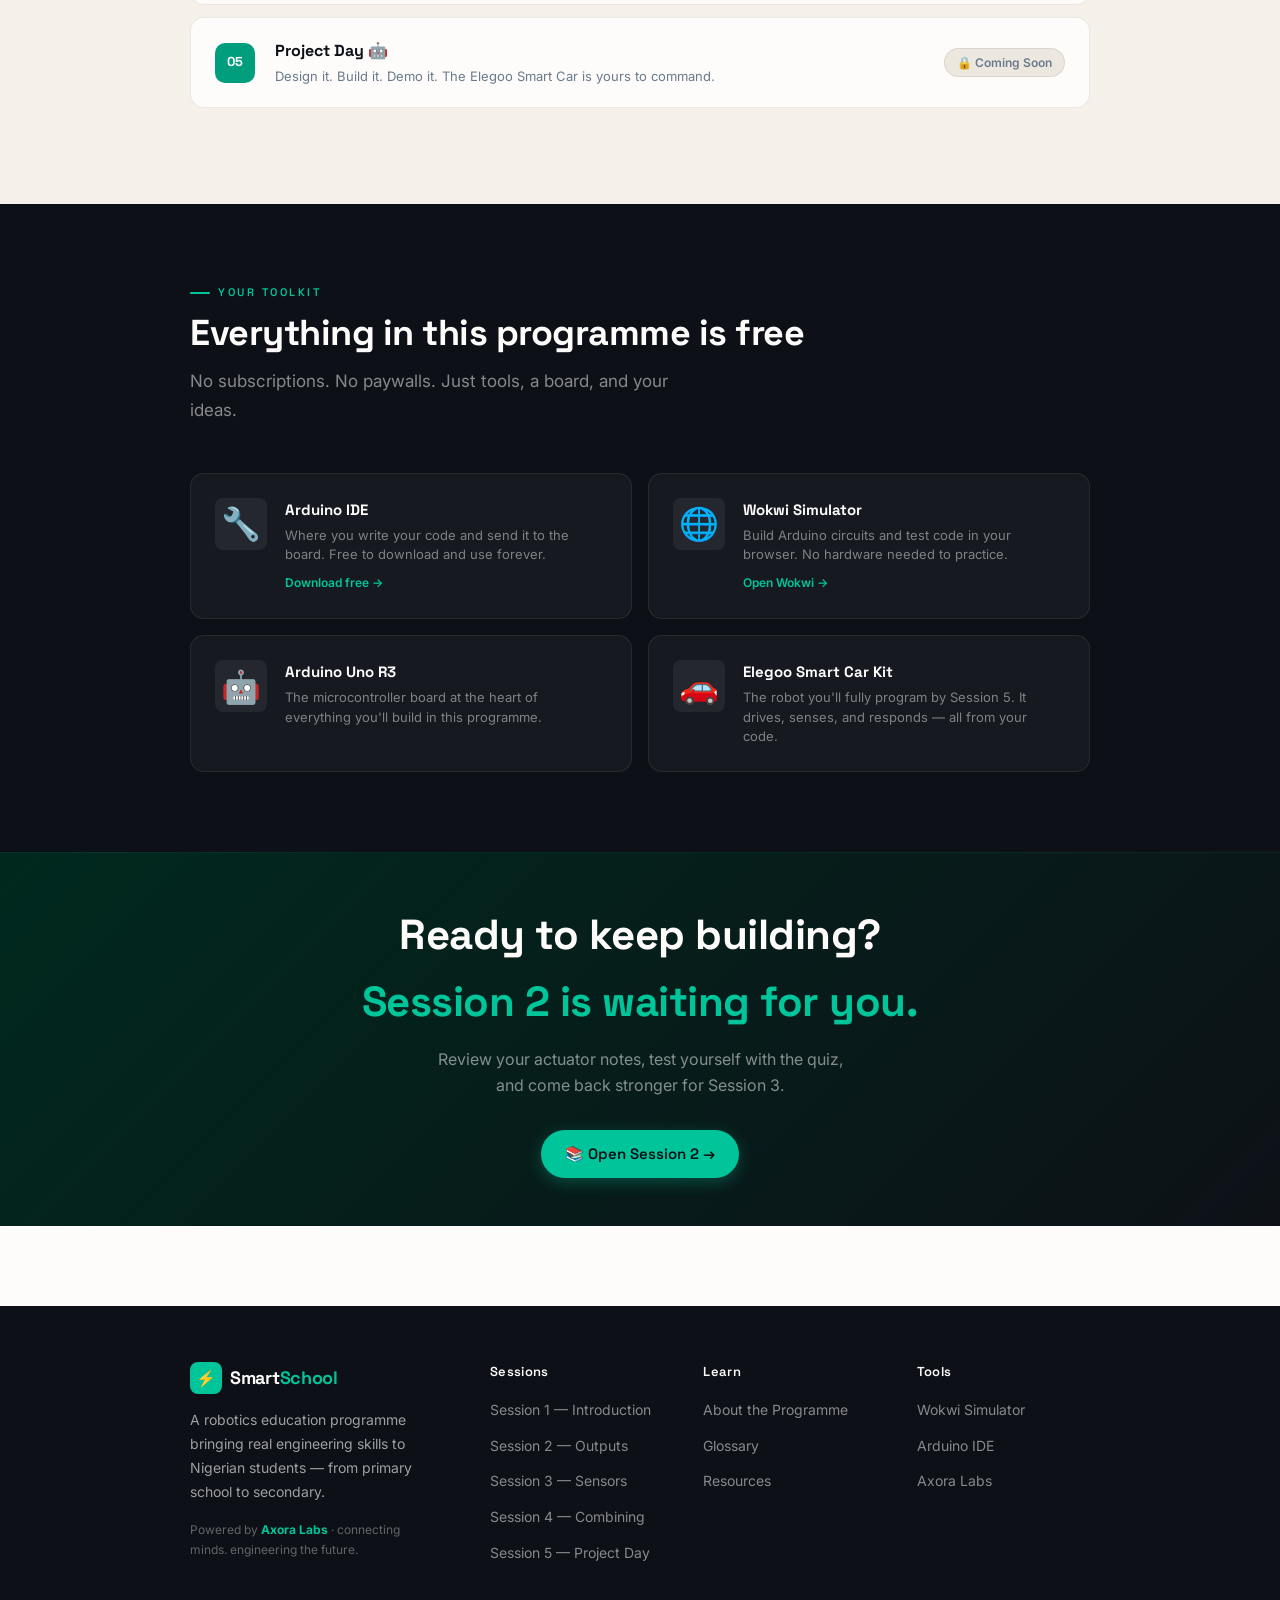
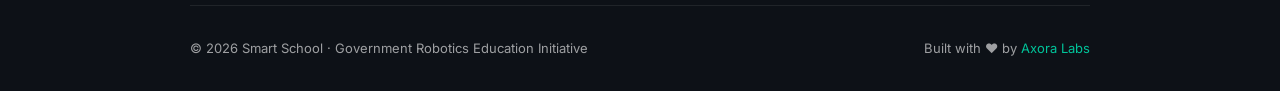
==== commit ed34763a: "style: add footer placeholder styles and adjust CTA banner padding" ====
--- a/index.html
+++ b/index.html
@@ -89,6 +89,10 @@
   line-height: 1.75;
   max-width: 500px;
   margin: 0 auto 40px;
+
+  #footer-placeholder {
+    background: var(--ink);
+  }
 }
 
 .hero-cta {
@@ -346,7 +350,7 @@
 /* ── CTA BANNER ── */
 .cta-banner {
   background: linear-gradient(135deg, #00291E, #0D1117);
-  padding: 80px 24px;
+  padding: 48px 24px;
   text-align: center;
   border-top: 1px solid rgba(0,196,154,0.1);
 }
